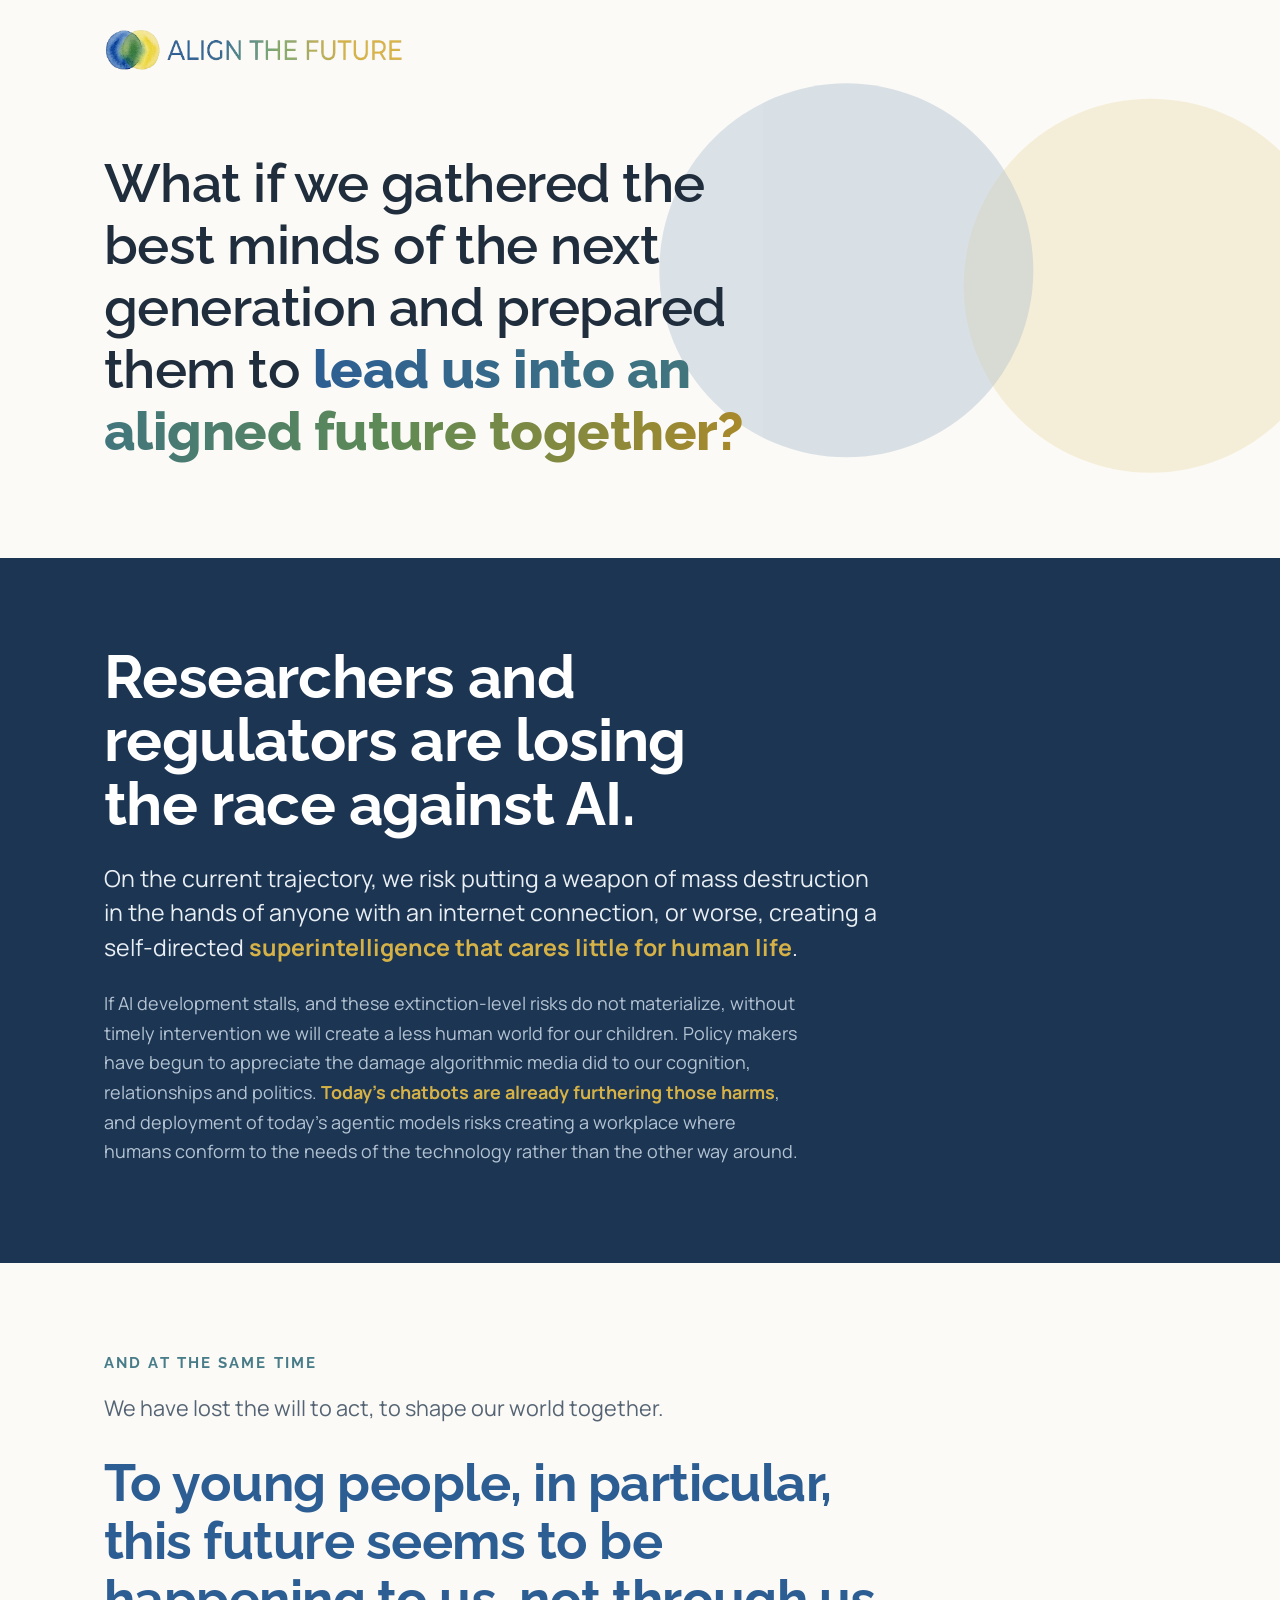
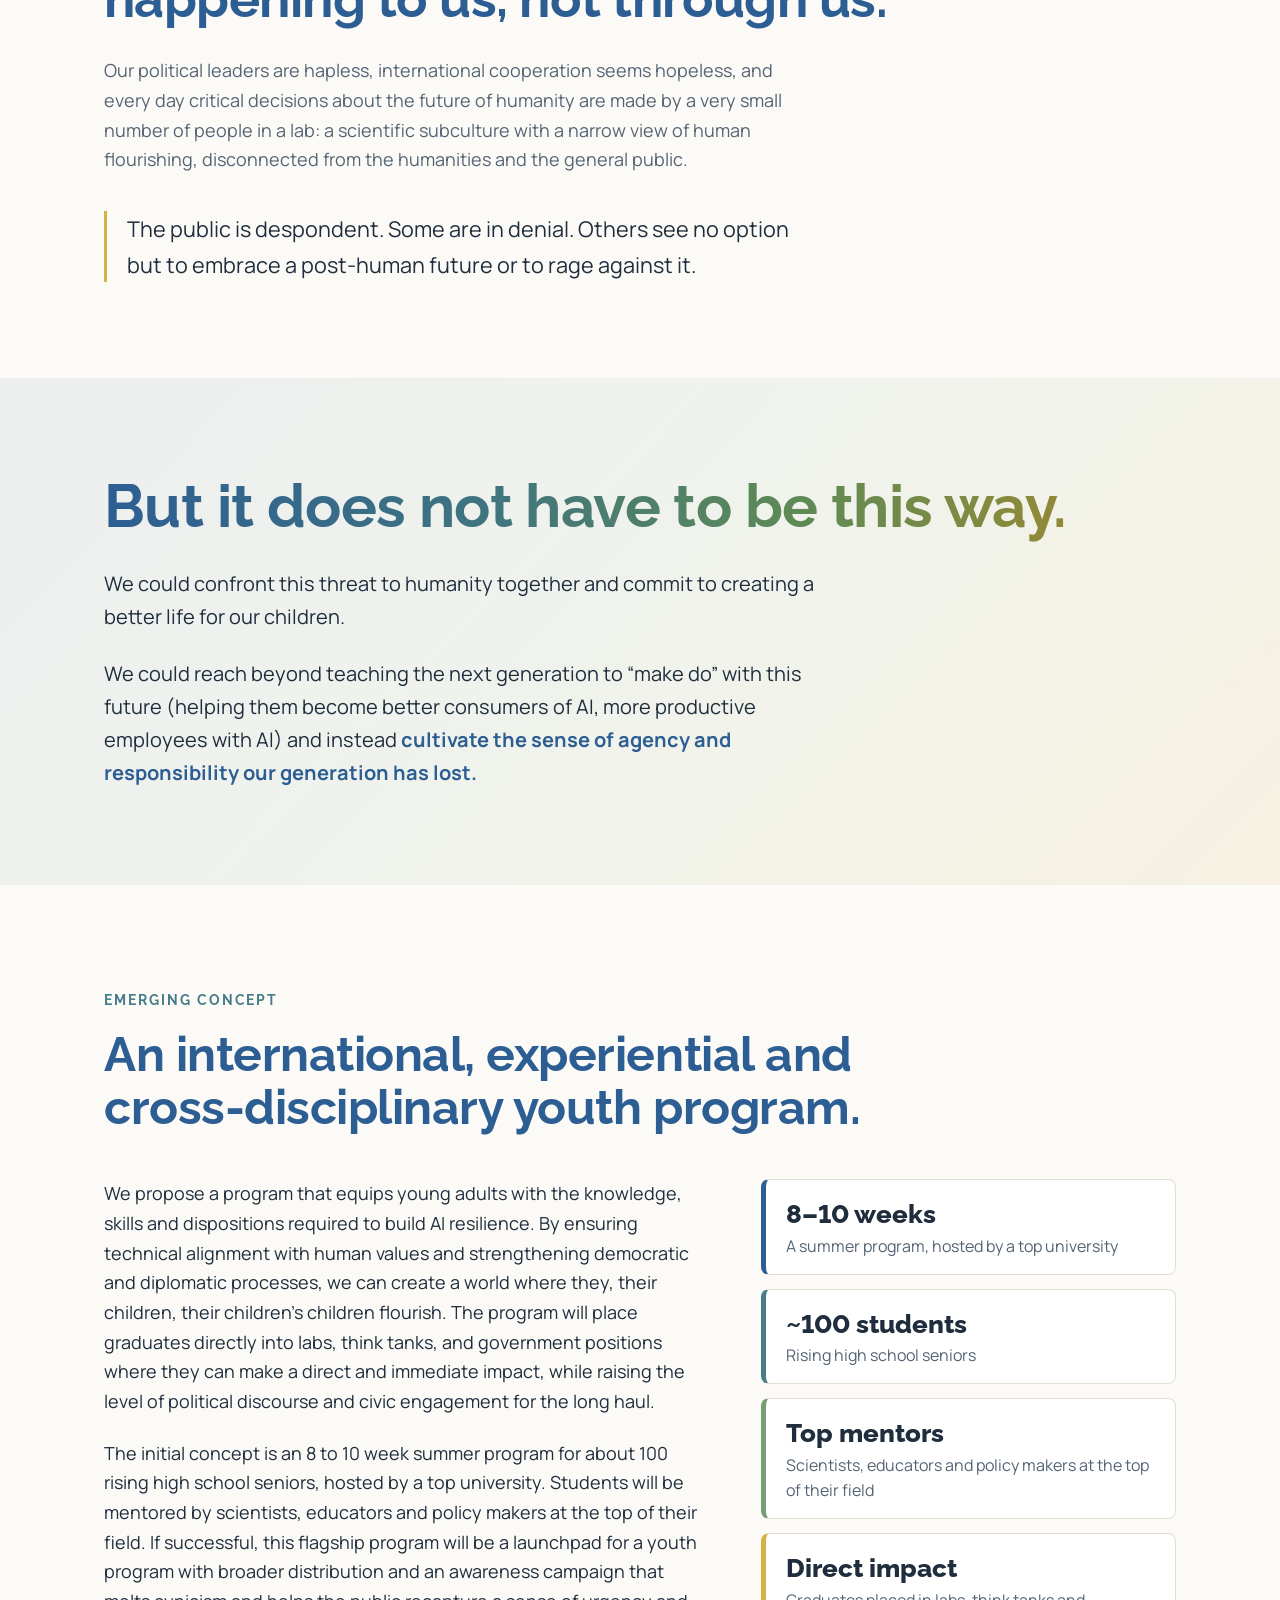
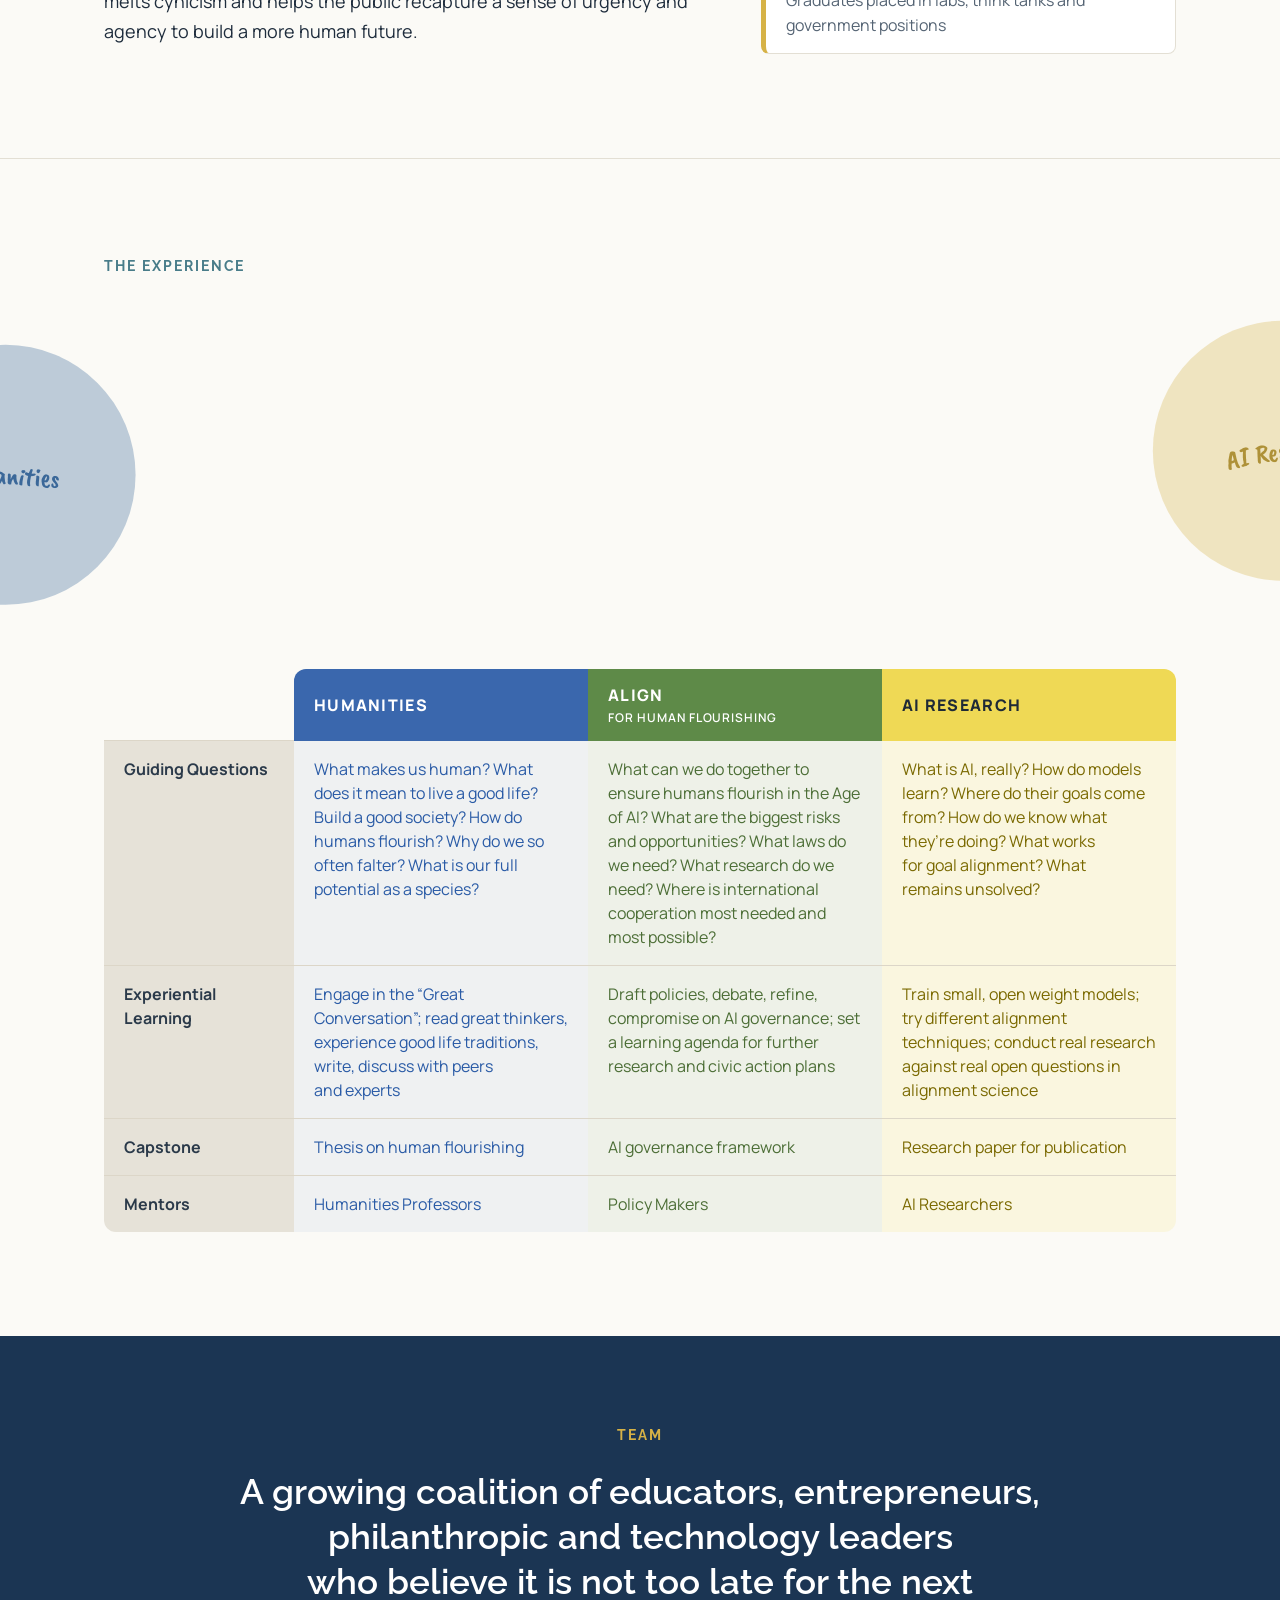
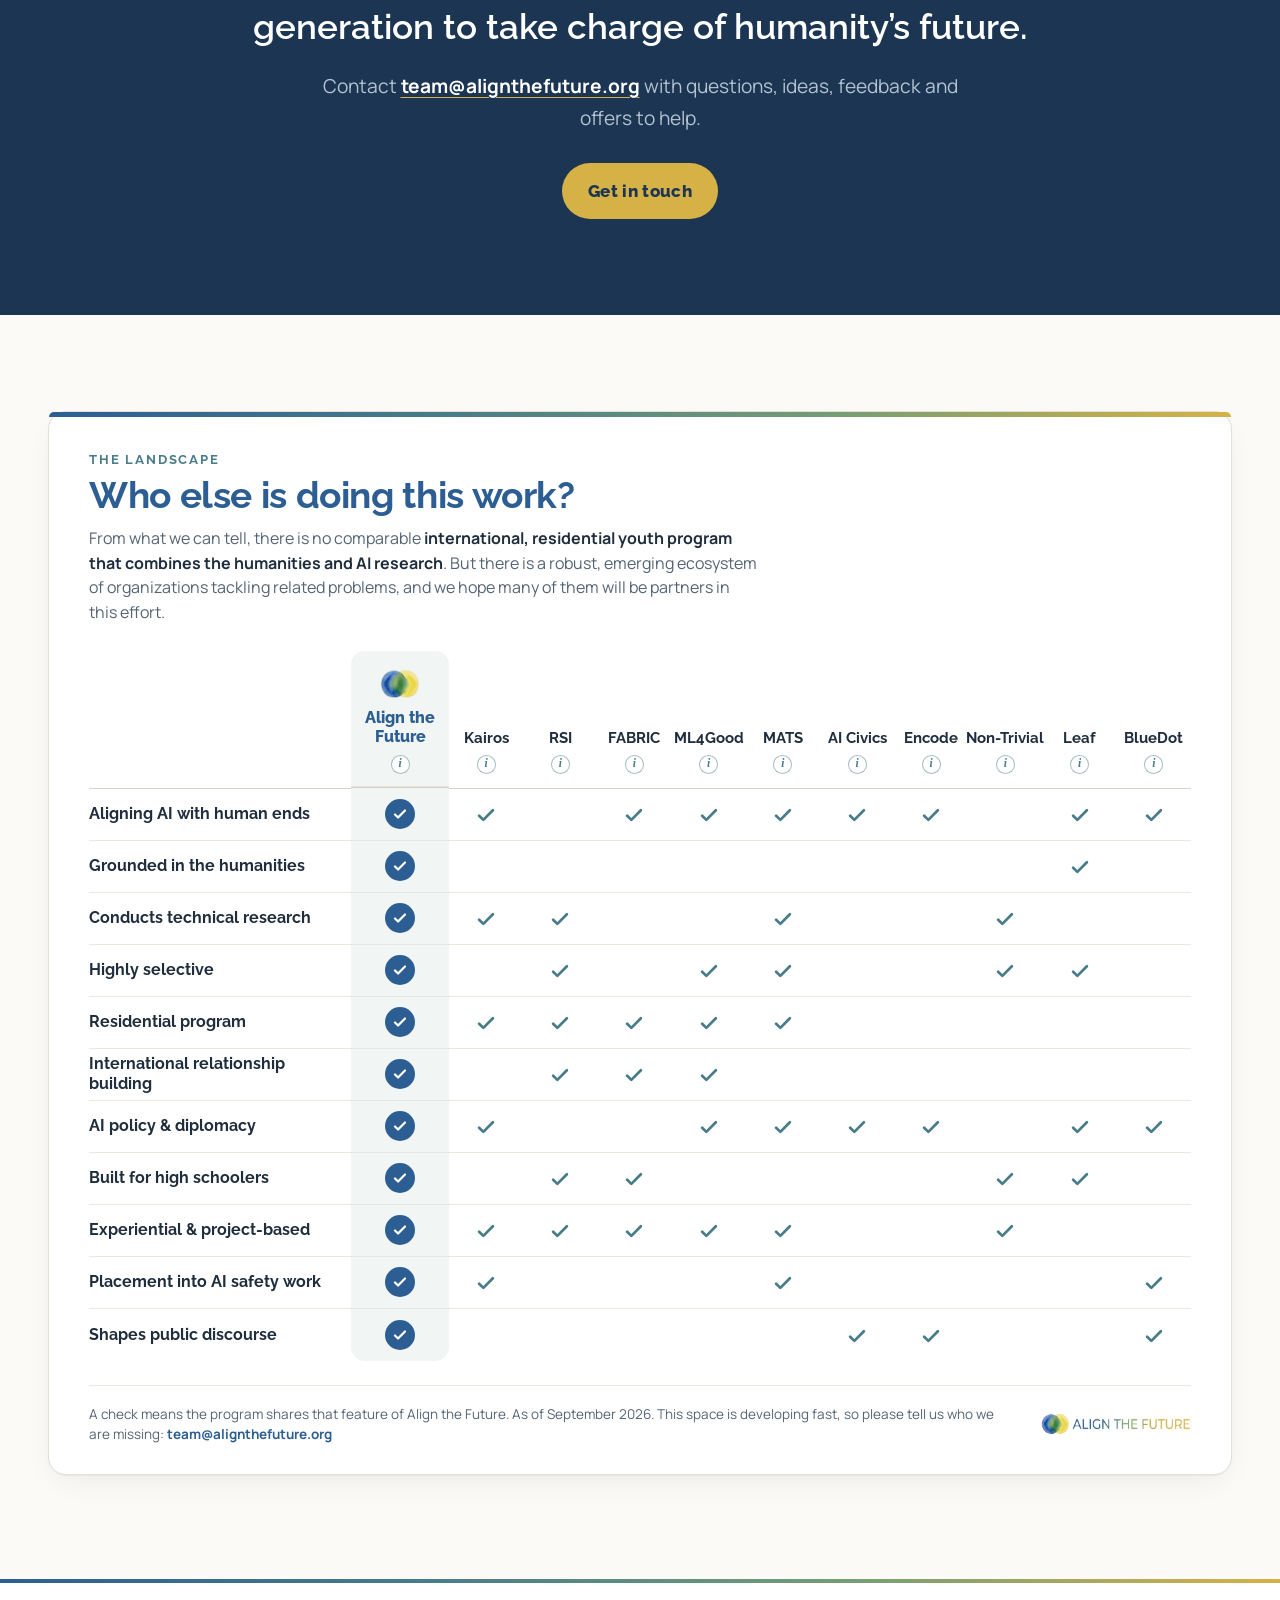
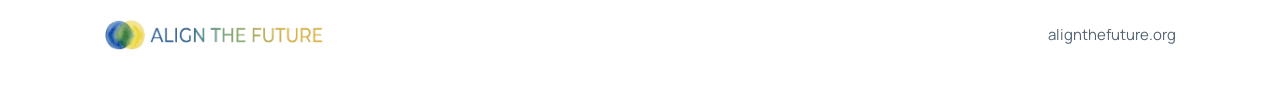
==== index.html @ 305666d1 "Keep /landscape/ live, drawing the graphic from the homepage The landscape graphic is written once, " ====
<!doctype html>
<html lang="en">
<head>
<meta charset="utf-8">
<meta name="viewport" content="width=device-width, initial-scale=1">
<title>Align the Future</title>
<meta name="description" content="An international, experiential and cross-disciplinary youth program that prepares the best minds of the next generation to lead us into an aligned future together.">
<meta property="og:title" content="Align the Future">
<meta property="og:description" content="Prepare the best minds of the next generation to lead us into an aligned future together.">
<meta property="og:type" content="website">
<meta property="og:url" content="https://alignthefuture.org/">
<meta property="og:image" content="https://alignthefuture.org/brand/png/og-image.png">
<meta name="twitter:card" content="summary_large_image">
<link rel="icon" href="/brand/favicon-32.png" type="image/png" sizes="32x32">
<link rel="icon" href="/brand/favicon-16.png" type="image/png" sizes="16x16">
<link rel="icon" href="/brand/favicon.ico" sizes="any">
<link rel="apple-touch-icon" href="/brand/png/apple-touch-icon.png">
<link rel="preconnect" href="https://fonts.googleapis.com">
<link rel="preconnect" href="https://fonts.gstatic.com" crossorigin>
<link rel="stylesheet" href="/assets/venn/venn.css">
<link rel="stylesheet" href="/assets/landscape/landscape.css">
<link rel="stylesheet" href="https://fonts.googleapis.com/css2?family=Raleway:wght@500..800&family=Manrope:wght@400..800&family=Caveat+Brush&display=swap">
<style>
  :root {
    /* Sampled from the logo wordmark, left to right */
    --blue: #2D5E93;
    --teal: #487C89;
    --sage: #759E75;
    --gold: #D6B246;
    /* Darker stops of the same ramp, for text on light backgrounds */
    --ramp-text: linear-gradient(90deg, #2D5E93 0%, #3F7480 35%, #5E8A55 65%, #A8892A 100%);
    --ramp: linear-gradient(90deg, var(--blue), var(--teal), var(--sage), var(--gold));
    --deep: #1B3553;
    --paper: #FBFAF6;
    --ink: #1F2D3D;
    --muted: #556474;
    --on-deep: #E9EEF3;
    --on-deep-muted: #B4C3D2;
    --rule: #E3DFD4;
    --display: "Raleway", ui-sans-serif, system-ui, sans-serif;
    --sans: "Manrope", ui-sans-serif, system-ui, -apple-system, "Segoe UI", Helvetica, Arial, sans-serif;
  }
  * { box-sizing: border-box; }
  html { -webkit-text-size-adjust: 100%; }
  body {
    margin: 0;
    background: var(--paper);
    color: var(--ink);
    font-family: var(--sans);
    font-size: 18px;
    line-height: 1.65;
    -webkit-font-smoothing: antialiased;
  }
  h1, h2, .display {
    margin: 0;
    font-family: var(--display);
    font-weight: 700;
    font-variant-numeric: lining-nums;
    letter-spacing: -0.01em;
    text-wrap: balance;
  }
  p { margin: 0; text-wrap: pretty; }
  strong { font-weight: 700; color: var(--blue); }
  img { max-width: 100%; height: auto; display: block; }
  .wrap { width: 100%; max-width: 1120px; margin: 0 auto; padding-left: 24px; padding-right: 24px; }
  .narrow { max-width: 820px; }
  .eyebrow {
    font-family: var(--display);
    font-size: 14px; font-weight: 700;
    letter-spacing: 0.14em; text-transform: uppercase;
    color: var(--teal);
  }
  .ramp-text {
    background: var(--ramp-text);
    -webkit-background-clip: text; background-clip: text;
    color: transparent;
  }

  /* Header */
  .top { padding-top: 28px; padding-bottom: 8px; }
  .top img { width: 300px; }

  /* Key question: the hero */
  .question { position: relative; overflow: hidden; }
  .question .wrap { position: relative; padding-top: 72px; padding-bottom: 96px; }
  .question .circles {
    position: absolute; z-index: 0;
    right: -74px; top: 10px;
    width: 560px; height: auto;
    opacity: 0.16;
    pointer-events: none;
  }
  /* The animated pair replaces the static one once the script runs */
  .question .dance { position: absolute; inset: 0; width: 100%; height: 100%; z-index: 0; pointer-events: none; display: none; }
  .question.is-dancing .dance { display: block; }
  .question.is-dancing .circles { display: none; }
  .question .copy { position: relative; z-index: 1; max-width: 780px; }
  .question h1 {
    font-size: clamp(2.1rem, 4.4vw, 3.4rem);
    line-height: 1.14;
    font-weight: 600;
    color: var(--ink);
  }
  .question h1 .ramp-text { font-weight: 800; }

  /* Situation */
  .situation { background: var(--deep); color: var(--on-deep); }
  .situation .wrap { padding-top: 88px; padding-bottom: 96px; }
  .situation .copy { max-width: 780px; display: flex; flex-direction: column; gap: 24px; }
  .situation h2 {
    font-size: clamp(2.2rem, 4.8vw, 3.75rem);
    line-height: 1.06;
    color: #fff;
  }
  .situation .lead { font-size: clamp(1.2rem, 2vw, 1.45rem); line-height: 1.5; color: var(--on-deep); }
  .situation .more { color: var(--on-deep-muted); max-width: 700px; }
  .situation strong { color: var(--gold); }

  /* Complication */
  .complication .wrap { padding-top: 88px; padding-bottom: 96px; display: flex; flex-direction: column; gap: 28px; }
  .complication .eyebrow + .kicker { margin-top: -14px; }
  .complication .eyebrow { font-size: 15px; }
  .complication .kicker { font-size: clamp(1.15rem, 1.8vw, 1.35rem); color: var(--muted); }
  .complication h2 {
    font-size: clamp(2rem, 4.2vw, 3.25rem);
    line-height: 1.12;
    color: var(--blue);
  }
  .complication p.body { color: var(--muted); max-width: 700px; }
  .complication .despair {
    margin-top: 8px;
    padding-left: 20px;
    border-left: 3px solid var(--gold);
    font-size: clamp(1.15rem, 1.8vw, 1.35rem);
    color: var(--ink);
    max-width: 700px;
  }

  /* The turn, washed in the logo colors */
  .turn { background: linear-gradient(135deg, rgba(45, 94, 147, 0.07), rgba(117, 158, 117, 0.08) 55%, rgba(214, 178, 70, 0.12)); }
  .turn .wrap { padding-top: 96px; padding-bottom: 96px; display: flex; flex-direction: column; gap: 24px; }
  .turn h2 { font-size: clamp(2.2rem, 4.8vw, 3.75rem); line-height: 1.08; padding-bottom: 0.06em; }
  .turn p { font-size: clamp(1.1rem, 1.6vw, 1.25rem); max-width: 740px; }

  /* Concept */
  .concept .wrap { padding-top: 104px; padding-bottom: 104px; }
  .concept header { display: flex; flex-direction: column; gap: 16px; max-width: 860px; margin-bottom: 44px; }
  .concept h2 { font-size: clamp(2rem, 4vw, 3rem); line-height: 1.12; color: var(--blue); }
  .concept .cols { display: grid; grid-template-columns: minmax(0, 1.45fr) minmax(0, 1fr); gap: 56px; align-items: start; }
  .concept .text { display: flex; flex-direction: column; gap: 22px; }
  .facts { list-style: none; margin: 0; padding: 0; display: flex; flex-direction: column; gap: 14px; }
  .facts li {
    background: #fff;
    border: 1px solid var(--rule);
    border-left: 5px solid;
    border-radius: 8px;
    padding: 16px 20px;
    line-height: 1.4;
  }
  .facts li:nth-child(1) { border-left-color: var(--blue); }
  .facts li:nth-child(2) { border-left-color: var(--teal); }
  .facts li:nth-child(3) { border-left-color: var(--sage); }
  .facts li:nth-child(4) { border-left-color: var(--gold); }
  .facts b { display: block; font-family: var(--display); font-size: 26px; font-weight: 800; color: var(--ink); font-variant-numeric: lining-nums; }
  .facts span { color: var(--muted); font-size: 16px; }

  /* Three pillars (the Venn) */
  .pillars { border-top: 1px solid var(--rule); }
  .pillars .wrap { padding-top: 96px; padding-bottom: 104px; }
  .pillars { overflow: hidden; }
  .pillars header { margin-bottom: 8px; }
  .pillars .duet { display: block; width: 100%; height: 300px; overflow: visible; margin-bottom: 32px; }
  .dance text, .duet text { font-family: "Caveat Brush", "Caveat", cursive; text-anchor: middle; dominant-baseline: central; }

  /* Team */
  .team { background: var(--deep); color: var(--on-deep); }
  .team .wrap { padding-top: 88px; padding-bottom: 96px; display: flex; flex-direction: column; align-items: center; text-align: center; gap: 22px; }
  .team .eyebrow { color: var(--gold); }
  .team .coalition { font-family: var(--display); font-weight: 600; font-size: clamp(1.5rem, 2.9vw, 2.2rem); line-height: 1.28; color: #fff; max-width: 860px; text-wrap: balance; }
  .team .contact { color: var(--on-deep-muted); font-size: clamp(1.05rem, 1.5vw, 1.2rem); max-width: 640px; }
  .team .contact a { color: #fff; font-weight: 700; text-decoration: underline; text-decoration-color: var(--gold); text-underline-offset: 4px; }
  .team .button {
    margin-top: 6px;
    display: inline-block;
    padding: 14px 26px;
    border-radius: 999px;
    background: var(--gold);
    color: var(--deep);
    font-family: var(--display); font-weight: 800; font-size: 17px; letter-spacing: 0.02em;
    text-decoration: none;
  }
  .team .button:hover, .team .button:focus-visible { background: #E4C45F; }

  /* Who else is doing this work (the graphic itself is in assets/landscape) */
  .others .wrap { padding-top: 96px; padding-bottom: 104px; }
  .wrap.wide { max-width: 1232px; }

  /* Footer */
  footer { border-top: 4px solid; border-image: var(--ramp) 1; background: #fff; }
  footer .wrap { display: flex; justify-content: space-between; align-items: center; gap: 16px; padding-top: 36px; padding-bottom: 44px; font-size: 15px; color: var(--muted); }
  footer img { width: 220px; }
  footer a { color: inherit; text-decoration: none; }
  footer a:hover { color: var(--blue); }

  @media (max-width: 860px) {
    .concept .cols { grid-template-columns: minmax(0, 1fr); gap: 36px; }
  }
  @media (max-width: 600px) {
    body { font-size: 17px; }
    .wrap { padding-left: 20px; padding-right: 20px; }
    .top { padding-top: 20px; }
    .top img { width: 220px; }
    .question .wrap { padding-top: 40px; padding-bottom: 64px; }
    .question .circles { width: 300px; right: -40px; top: 10px; opacity: 0.12; }
    .situation .wrap, .complication .wrap, .turn .wrap, .concept .wrap, .pillars .wrap, .team .wrap, .others .wrap { padding-top: 64px; padding-bottom: 64px; }
    .pillars .duet { height: 200px; margin-bottom: 24px; }
    .team .wrap { text-align: left; align-items: flex-start; }
    footer .wrap { flex-direction: column; align-items: flex-start; }
    footer img { width: 180px; }
  }
</style>
</head>
<body>

<header class="wrap top">
  <a href="/" aria-label="Align the Future home"><img src="/brand/logo.png" alt="Align the Future" width="939" height="137"></a>
</header>

<main>
  <section class="question" aria-label="The key question">
    <svg class="circles" viewBox="0 0 300 200" aria-hidden="true" focusable="false">
      <circle cx="100" cy="100" r="100" fill="#2D5E93"/>
      <circle cx="200" cy="100" r="100" fill="#D6B246" style="mix-blend-mode: multiply"/>
    </svg>
    <svg class="dance" aria-hidden="true" focusable="false">
      <g>
        <circle class="b" r="0" fill="#2D5E93"/>
        <circle class="y" r="0" fill="#D6B246" style="mix-blend-mode: multiply"/>
      </g>
      <text class="lb" fill="#2D5E93">Humanities</text>
      <text class="ly" fill="#A8892A">AI Research</text>
    </svg>
    <div class="wrap">
      <div class="copy">
        <h1>What if we gathered the best minds of the next generation and prepared them to <span class="ramp-text">lead us into an aligned future together?</span></h1>
      </div>
    </div>
  </section>

  <section class="situation" aria-label="The situation">
    <div class="wrap">
      <div class="copy">
        <h2>Researchers and regulators are losing the race against AI.</h2>
        <p class="lead">On the current trajectory, we risk putting a weapon of mass destruction in the hands of anyone with an internet connection, or worse, creating a self-directed <strong>superintelligence that cares little for human life</strong>.</p>
        <p class="more">If AI development stalls, and these extinction-level risks do not materialize, without timely intervention we will create a less human world for our children. Policy makers have begun to appreciate the damage algorithmic media did to our cognition, relationships and politics. <strong>Today’s chatbots are already furthering those harms</strong>, and deployment of today’s agentic models risks creating a workplace where humans conform to the needs of the technology rather than the other way around.</p>
      </div>
    </div>
  </section>

  <section class="complication" aria-label="The complication">
    <div class="wrap">
      <p class="eyebrow">And at the same time</p>
      <p class="kicker">We have lost the will to act, to shape our world together.</p>
      <h2>To young people, in particular, this future seems to be happening to us, not through us.</h2>
      <p class="body">Our political leaders are hapless, international cooperation seems hopeless, and every day critical decisions about the future of humanity are made by a very small number of people in a lab: a scientific subculture with a narrow view of human flourishing, disconnected from the humanities and the general public.</p>
      <p class="despair">The public is despondent. Some are in denial. Others see no option but to embrace a post-human future or to rage against it.</p>
    </div>
  </section>

  <section class="turn" aria-label="It does not have to be this way">
    <div class="wrap">
      <h2 class="ramp-text">But it does not have to be this way.</h2>
      <p>We could confront this threat to humanity together and commit to creating a better life for our children.</p>
      <p>We could reach beyond teaching the next generation to “make do” with this future (helping them become better consumers of AI, more productive employees with AI) and instead <strong>cultivate the sense of agency and responsibility our generation has lost.</strong></p>
    </div>
  </section>

  <section class="concept" aria-labelledby="concept-title">
    <div class="wrap">
      <header>
        <p class="eyebrow">Emerging concept</p>
        <h2 id="concept-title">An international, experiential and cross-disciplinary youth program.</h2>
      </header>
      <div class="cols">
        <div class="text">
          <p>We propose a program that equips young adults with the knowledge, skills and dispositions required to build AI resilience. By ensuring technical alignment with human values and strengthening democratic and diplomatic processes, we can create a world where they, their children, their children’s children flourish. The program will place graduates directly into labs, think tanks, and government positions where they can make a direct and immediate impact, while raising the level of political discourse and civic engagement for the long haul.</p>
          <p>The initial concept is an 8 to 10 week summer program for about 100 rising high school seniors, hosted by a top university. Students will be mentored by scientists, educators and policy makers at the top of their field. If successful, this flagship program will be a launchpad for a youth program with broader distribution and an awareness campaign that melts cynicism and helps the public recapture a sense of urgency and agency to build a more human future.</p>
        </div>
        <ul class="facts" aria-label="The initial concept at a glance">
          <li><b>8–10 weeks</b><span>A summer program, hosted by a top university</span></li>
          <li><b>~100 students</b><span>Rising high school seniors</span></li>
          <li><b>Top mentors</b><span>Scientists, educators and policy makers at the top of their field</span></li>
          <li><b>Direct impact</b><span>Graduates placed in labs, think tanks and government positions</span></li>
        </ul>
      </div>
    </div>
  </section>
  <section class="pillars" aria-labelledby="pillars-title">
    <div class="wrap">
      <header>
        <h2 class="eyebrow" id="pillars-title">The experience</h2>
      </header>
      <section class="atf-venn" aria-label="Align for human flourishing">
        <svg class="duet" viewBox="0 0 400 270" role="img" aria-label="A blue Humanities circle and a yellow AI Research circle drift together and settle overlapping">
          <g opacity="0.3">
            <circle class="b" cx="150" cy="135" r="100" fill="#2D5E93"/>
            <circle class="y" cx="250" cy="135" r="100" fill="#D6B246" style="mix-blend-mode: multiply"/>
          </g>
          <text class="lb" x="150" y="135" font-size="21" fill="#2D5E93" opacity="0.9">Humanities</text>
          <text class="ly" x="250" y="135" font-size="21" fill="#A8892A" opacity="0.9">AI Research</text>
        </svg>

        <table>
          <colgroup><col class="rowhead"><col><col><col></colgroup>
          <thead>
            <tr>
              <td></td>
              <th scope="col" class="h">Humanities</th>
              <th scope="col" class="a">Align<span class="for">for human flourishing</span></th>
              <th scope="col" class="i">AI Research</th>
            </tr>
          </thead>
          <tbody>
            <tr>
              <th scope="row">Guiding Questions</th>
              <td class="h"><span class="tag">Humanities</span>What makes us human? What does it mean to live a good life? Build a good society? How do humans flourish? Why do we so often falter? What is our full potential as a species?</td>
              <td class="a"><span class="tag">Align</span>What can we do together to ensure humans flourish in the Age of AI? What are the biggest risks and opportunities? What laws do we need? What research do we need? Where is international cooperation most needed and most possible?</td>
              <td class="i"><span class="tag">AI Research</span>What is AI, really? How do models learn? Where do their goals come from? How do we know what they’re doing? What works for goal alignment? What remains unsolved?</td>
            </tr>
            <tr>
              <th scope="row">Experiential Learning</th>
              <td class="h"><span class="tag">Humanities</span>Engage in the “Great Conversation”; read great thinkers, experience good life traditions, write, discuss with peers and experts</td>
              <td class="a"><span class="tag">Align</span>Draft policies, debate, refine, compromise on AI governance; set a learning agenda for further research and civic action plans</td>
              <td class="i"><span class="tag">AI Research</span>Train small, open weight models; try different alignment techniques; conduct real research against real open questions in alignment science</td>
            </tr>
            <tr>
              <th scope="row">Capstone</th>
              <td class="h"><span class="tag">Humanities</span>Thesis on human flourishing</td>
              <td class="a"><span class="tag">Align</span>AI governance framework</td>
              <td class="i"><span class="tag">AI Research</span>Research paper for publication</td>
            </tr>
            <tr>
              <th scope="row">Mentors</th>
              <td class="h"><span class="tag">Humanities</span>Humanities Professors</td>
              <td class="a"><span class="tag">Align</span>Policy Makers</td>
              <td class="i"><span class="tag">AI Research</span>AI Researchers</td>
            </tr>
          </tbody>
        </table>
      </section>
    </div>
  </section>
  <section class="team" aria-labelledby="team-title">
    <div class="wrap">
      <h2 class="eyebrow" id="team-title">Team</h2>
      <p class="coalition">A growing coalition of educators, entrepreneurs, philanthropic and technology leaders who believe it is not too late for the next generation to take charge of humanity’s future.</p>
      <p class="contact">Contact <a href="mailto:team@alignthefuture.org">team@alignthefuture.org</a> with questions, ideas, feedback and offers to help.</p>
      <a class="button" href="mailto:team@alignthefuture.org">Get in touch</a>
    </div>
  </section>
  <section class="others" id="landscape" aria-labelledby="landscape-title">
    <div class="wrap wide">
      <figure class="landscape" aria-labelledby="landscape-title">
        <header>
          <p class="eyebrow">The landscape</p>
          <h2 id="landscape-title">Who else is doing this work?</h2>
          <p class="intro">From what we can tell, there is no comparable <strong>international, residential youth program that combines the humanities and AI research</strong>. But there is a robust, emerging ecosystem of organizations tackling related problems, and we hope many of them will be partners in this effort.</p>
        </header>

        <p class="swipe">Swipe to see every program →</p>
        <div class="scroll">
        <table>
          <colgroup><col class="c-dim"><col class="c-atf"><col><col><col><col><col><col><col><col><col><col></colgroup>
          <thead>
            <tr><td class="corner"></td><th scope="col" class="atf"><span class="org"><img src="/brand/logo-circles.png" alt="" width="180" height="137"><span class="org-name">Align the Future</span><span class="info tip-l"><button type="button" class="i" aria-label="About Align the Future" aria-expanded="false">i</button><span class="tip" role="tooltip"><span class="tip-name">Align the Future</span><span class="tip-desc">An international, experiential and cross-disciplinary summer program that equips young people to align and govern AI, and places graduates directly into labs, think tanks and government.</span><ul class="tip-facts"><li>~100 rising seniors</li><li>8 to 10 weeks at a top university</li><li>Pilot summer 2027</li></ul></span></span></span></th><th scope="col"><span class="org"><a class="org-name" href="https://kairos-project.org/" target="_blank" rel="noopener">Kairos</a><span class="info"><button type="button" class="i" aria-label="About Kairos" aria-expanded="false">i</button><span class="tip" role="tooltip"><a class="tip-name" href="https://kairos-project.org/" target="_blank" rel="noopener">Kairos</a><span class="tip-desc">A young nonprofit building talent pipelines into AI safety, funded with $50M from Coefficient Giving in 2026. Its programs include the <a href="https://pathfinder.kairos-project.org/" target="_blank" rel="noopener">Pathfinder Fellowship</a> for university AI safety groups, <a href="https://sparai.org/" target="_blank" rel="noopener">SPAR</a>, a remote research fellowship, and the <a href="https://generatorresidency.org/" target="_blank" rel="noopener">Generator Residency</a> in Berkeley.</span><ul class="tip-facts"><li>University students and early career</li><li>Founded 2024</li><li>SPAR admits about 1 in 5</li></ul></span></span></span></th><th scope="col"><span class="org"><a class="org-name" href="https://www.cee.org/programs/research-science-institute" target="_blank" rel="noopener">RSI</a><span class="info"><button type="button" class="i" aria-label="About Research Science Institute" aria-expanded="false">i</button><span class="tip" role="tooltip"><a class="tip-name" href="https://www.cee.org/programs/research-science-institute" target="_blank" rel="noopener">Research Science Institute</a><span class="tip-desc">One of the world’s most selective summer research programs for high schoolers. Focused on science talent and international cooperation broadly, with no AI safety content.</span><ul class="tip-facts"><li>~100 rising seniors</li><li>6 weeks at MIT</li><li>Free</li><li>Since 1984</li><li>About 2.5% admitted</li></ul></span></span></span></th><th scope="col"><span class="org"><a class="org-name" href="https://www.fabric.camp/" target="_blank" rel="noopener">FABRIC</a><span class="info"><button type="button" class="i" aria-label="About FABRIC" aria-expanded="false">i</button><span class="tip" role="tooltip"><a class="tip-name" href="https://www.fabric.camp/" target="_blank" rel="noopener">FABRIC</a><span class="tip-desc">Prague nonprofit running free residential camps for talented, analytical students from around the world. Its Program on AI and Reasoning explores how minds work, artificial and human, as science, with attention to the ethics and safety of AI.</span><ul class="tip-facts"><li>Ages 16 to 21</li><li>About 10 days, mostly in the UK</li><li>Free</li></ul></span></span></span></th><th scope="col"><span class="org"><a class="org-name" href="https://ml4good.org/" target="_blank" rel="noopener">ML4Good</a><span class="info"><button type="button" class="i" aria-label="About ML4Good" aria-expanded="false">i</button><span class="tip" role="tooltip"><a class="tip-name" href="https://ml4good.org/" target="_blank" rel="noopener">ML4Good</a><span class="tip-desc">Bootcamps that equip technical and governance talent to join the AI safety field, run on five continents.</span><ul class="tip-facts"><li>Early to late career</li><li>8 to 10 day residential bootcamps</li><li>Free</li><li>About 15% admitted</li></ul></span></span></span></th><th scope="col"><span class="org"><a class="org-name" href="https://www.matsprogram.org/" target="_blank" rel="noopener">MATS</a><span class="info"><button type="button" class="i" aria-label="About MATS" aria-expanded="false">i</button><span class="tip" role="tooltip"><a class="tip-name" href="https://www.matsprogram.org/" target="_blank" rel="noopener">MATS</a><span class="tip-desc">Independent research fellowship that pairs talented researchers with top mentors in AI alignment, transparency and security, with a funded extension for many fellows.</span><ul class="tip-facts"><li>Researchers 18 and up</li><li>12 weeks in Berkeley or London</li><li>Stipend</li><li>About 5% admitted</li></ul></span></span></span></th><th scope="col"><span class="org"><a class="org-name" href="https://datasociety.net/ai-civics/" target="_blank" rel="noopener">AI Civics</a><span class="info"><button type="button" class="i" aria-label="About Data &amp; Society, AI Civics" aria-expanded="false">i</button><span class="tip" role="tooltip"><a class="tip-name" href="https://datasociety.net/ai-civics/" target="_blank" rel="noopener">Data &amp; Society, AI Civics</a><span class="tip-desc">A public education program on AI and society from Data &amp; Society, launched in 2026 with $3M from Humanity AI. It starts by convening communities in libraries across the US, with the Digital Public Library of America.</span><ul class="tip-facts"><li>General public</li><li>Community convenings</li><li>US only</li></ul></span></span></span></th><th scope="col"><span class="org"><a class="org-name" href="https://encodeai.org/" target="_blank" rel="noopener">Encode</a><span class="info"><button type="button" class="i" aria-label="About Encode" aria-expanded="false">i</button><span class="tip" role="tooltip"><a class="tip-name" href="https://encodeai.org/" target="_blank" rel="noopener">Encode</a><span class="tip-desc">A small AI safety policy advocacy team, founded in 2020 as the youth-led Encode Justice. A sponsor of California’s SB 53, the first US law on frontier AI safety.</span><ul class="tip-facts"><li>Professional staff</li><li>US policy</li><li>Since 2020</li></ul></span></span></span></th><th scope="col"><span class="org"><a class="org-name" href="https://www.non-trivial.org/" target="_blank" rel="noopener">Non-Trivial</a><span class="info tip-r"><button type="button" class="i" aria-label="About Non-Trivial" aria-expanded="false">i</button><span class="tip" role="tooltip"><a class="tip-name" href="https://www.non-trivial.org/" target="_blank" rel="noopener">Non-Trivial</a><span class="tip-desc">Virtual research incubator where talented teens take on the world’s most pressing problems, AI among them, mentored by trained facilitators from top universities. Run by Leaf.</span><ul class="tip-facts"><li>Ages 14 to 20</li><li>Online</li><li>Free</li><li>Prize scholarships up to $10,000</li><li>Fellowship admits about 1.5%</li></ul></span></span></span></th><th scope="col"><span class="org"><a class="org-name" href="https://leaf.courses/dilemmas-and-dangers-in-ai" target="_blank" rel="noopener">Leaf</a><span class="info tip-r"><button type="button" class="i" aria-label="About Leaf" aria-expanded="false">i</button><span class="tip" role="tooltip"><a class="tip-name" href="https://leaf.courses/dilemmas-and-dangers-in-ai" target="_blank" rel="noopener">Leaf</a><span class="tip-desc">Nonprofit running four online fellowships for teens. “Dilemmas and Dangers in AI” pairs AI risk and governance with ethics and history. Leaf also runs Non-Trivial.</span><ul class="tip-facts"><li>Ages 14 to 19</li><li>Online, five weeks</li><li>Sliding scale, free if needed</li><li>About 15% admitted</li></ul></span></span></span></th><th scope="col"><span class="org"><a class="org-name" href="https://bluedot.org/" target="_blank" rel="noopener">BlueDot</a><span class="info tip-r"><button type="button" class="i" aria-label="About BlueDot" aria-expanded="false">i</button><span class="tip" role="tooltip"><a class="tip-name" href="https://bluedot.org/" target="_blank" rel="noopener">BlueDot</a><span class="tip-desc">Talent accelerator for beneficial AI and societal resilience. Runs online courses, funds talented people and brings ambitious teams together in person.</span><ul class="tip-facts"><li>Professionals</li><li>Online courses</li><li>Free or pay what you want</li><li>27 to 70% admitted, by course</li></ul></span></span></span></th></tr>
          </thead>
          <tbody>
            <tr><th scope="row">Aligning AI with human ends</th><td class="atf"><i role="img" aria-label="Yes"></i></td><td><i role="img" aria-label="Yes"></i></td><td><span class="sr">No</span></td><td><i role="img" aria-label="Yes"></i></td><td><i role="img" aria-label="Yes"></i></td><td><i role="img" aria-label="Yes"></i></td><td><i role="img" aria-label="Yes"></i></td><td><i role="img" aria-label="Yes"></i></td><td><span class="sr">No</span></td><td><i role="img" aria-label="Yes"></i></td><td><i role="img" aria-label="Yes"></i></td></tr>
            <tr><th scope="row">Grounded in the humanities</th><td class="atf"><i role="img" aria-label="Yes"></i></td><td><span class="sr">No</span></td><td><span class="sr">No</span></td><td><span class="sr">No</span></td><td><span class="sr">No</span></td><td><span class="sr">No</span></td><td><span class="sr">No</span></td><td><span class="sr">No</span></td><td><span class="sr">No</span></td><td><i role="img" aria-label="Yes"></i></td><td><span class="sr">No</span></td></tr>
            <tr><th scope="row">Conducts technical research</th><td class="atf"><i role="img" aria-label="Yes"></i></td><td><i role="img" aria-label="Yes"></i></td><td><i role="img" aria-label="Yes"></i></td><td><span class="sr">No</span></td><td><span class="sr">No</span></td><td><i role="img" aria-label="Yes"></i></td><td><span class="sr">No</span></td><td><span class="sr">No</span></td><td><i role="img" aria-label="Yes"></i></td><td><span class="sr">No</span></td><td><span class="sr">No</span></td></tr>
            <tr><th scope="row">Highly selective</th><td class="atf"><i role="img" aria-label="Yes"></i></td><td><span class="sr">No</span></td><td><i role="img" aria-label="Yes"></i></td><td><span class="sr">No</span></td><td><i role="img" aria-label="Yes"></i></td><td><i role="img" aria-label="Yes"></i></td><td><span class="sr">No</span></td><td><span class="sr">No</span></td><td><i role="img" aria-label="Yes"></i></td><td><i role="img" aria-label="Yes"></i></td><td><span class="sr">No</span></td></tr>
            <tr><th scope="row">Residential program</th><td class="atf"><i role="img" aria-label="Yes"></i></td><td><i role="img" aria-label="Yes"></i></td><td><i role="img" aria-label="Yes"></i></td><td><i role="img" aria-label="Yes"></i></td><td><i role="img" aria-label="Yes"></i></td><td><i role="img" aria-label="Yes"></i></td><td><span class="sr">No</span></td><td><span class="sr">No</span></td><td><span class="sr">No</span></td><td><span class="sr">No</span></td><td><span class="sr">No</span></td></tr>
            <tr><th scope="row">International relationship building</th><td class="atf"><i role="img" aria-label="Yes"></i></td><td><span class="sr">No</span></td><td><i role="img" aria-label="Yes"></i></td><td><i role="img" aria-label="Yes"></i></td><td><i role="img" aria-label="Yes"></i></td><td><span class="sr">No</span></td><td><span class="sr">No</span></td><td><span class="sr">No</span></td><td><span class="sr">No</span></td><td><span class="sr">No</span></td><td><span class="sr">No</span></td></tr>
            <tr><th scope="row">AI policy &amp; diplomacy</th><td class="atf"><i role="img" aria-label="Yes"></i></td><td><i role="img" aria-label="Yes"></i></td><td><span class="sr">No</span></td><td><span class="sr">No</span></td><td><i role="img" aria-label="Yes"></i></td><td><i role="img" aria-label="Yes"></i></td><td><i role="img" aria-label="Yes"></i></td><td><i role="img" aria-label="Yes"></i></td><td><span class="sr">No</span></td><td><i role="img" aria-label="Yes"></i></td><td><i role="img" aria-label="Yes"></i></td></tr>
            <tr><th scope="row">Built for high schoolers</th><td class="atf"><i role="img" aria-label="Yes"></i></td><td><span class="sr">No</span></td><td><i role="img" aria-label="Yes"></i></td><td><i role="img" aria-label="Yes"></i></td><td><span class="sr">No</span></td><td><span class="sr">No</span></td><td><span class="sr">No</span></td><td><span class="sr">No</span></td><td><i role="img" aria-label="Yes"></i></td><td><i role="img" aria-label="Yes"></i></td><td><span class="sr">No</span></td></tr>
            <tr><th scope="row">Experiential &amp; project-based</th><td class="atf"><i role="img" aria-label="Yes"></i></td><td><i role="img" aria-label="Yes"></i></td><td><i role="img" aria-label="Yes"></i></td><td><i role="img" aria-label="Yes"></i></td><td><i role="img" aria-label="Yes"></i></td><td><i role="img" aria-label="Yes"></i></td><td><span class="sr">No</span></td><td><span class="sr">No</span></td><td><i role="img" aria-label="Yes"></i></td><td><span class="sr">No</span></td><td><span class="sr">No</span></td></tr>
            <tr><th scope="row">Placement into AI safety work</th><td class="atf"><i role="img" aria-label="Yes"></i></td><td><i role="img" aria-label="Yes"></i></td><td><span class="sr">No</span></td><td><span class="sr">No</span></td><td><span class="sr">No</span></td><td><i role="img" aria-label="Yes"></i></td><td><span class="sr">No</span></td><td><span class="sr">No</span></td><td><span class="sr">No</span></td><td><span class="sr">No</span></td><td><i role="img" aria-label="Yes"></i></td></tr>
            <tr><th scope="row">Shapes public discourse</th><td class="atf"><i role="img" aria-label="Yes"></i></td><td><span class="sr">No</span></td><td><span class="sr">No</span></td><td><span class="sr">No</span></td><td><span class="sr">No</span></td><td><span class="sr">No</span></td><td><i role="img" aria-label="Yes"></i></td><td><i role="img" aria-label="Yes"></i></td><td><span class="sr">No</span></td><td><span class="sr">No</span></td><td><i role="img" aria-label="Yes"></i></td></tr>
          </tbody>
        </table>
        </div>

        <figcaption>
          <span>A check means the program shares that feature of Align the Future. As of September 2026. This space is developing fast, so please tell us who we are missing: <a href="mailto:team@alignthefuture.org">team@alignthefuture.org</a></span>
          <img src="/brand/logo.png" alt="" width="939" height="137">
        </figcaption>
      </figure>
    </div>
  </section>
</main>

<footer>
  <div class="wrap">
    <img src="/brand/logo.png" alt="Align the Future" width="939" height="137">
    <a href="https://alignthefuture.org/">alignthefuture.org</a>
  </div>
</footer>

<script>
/* The circle duet. Blue (Humanities) and yellow (AI) flirt for about 20
   seconds (brushing, overlapping, twice passing right through each other and
   swapping sides) and settle overlapping. Used twice. Faintly behind the hero
   text, the pair starts at rest top right (where the static CSS pair sits),
   holds there with its names for 2 seconds, then dances with the names hidden
   and shows them again once it settles back. In the experience section the
   circles drift in from either side and settle centered above the table. Each
   plays once. Reduced motion, or no script, shows the settled pair. */
(function () {
  var still = window.matchMedia("(prefers-reduced-motion: reduce)").matches;

  // Keyframes: [seconds, blue x, blue y, yellow x, yellow y]. x in pixels from
  // the stage width W, circle radius r, the resting midpoint c and the page's
  // left and right edges L and R (so both start fully off screen); y as a
  // fraction of r above (-) or below (+) the resting line.
  function keys(W, r, c, L, R) {
    return [
      [0.0, L - 1.1 * r, 0.25, R + 1.1 * r, -0.25],
      [2.5, 0.22 * W, -0.15, 0.8 * W, 0.2],
      [4.5, 0.5 * W - 0.7 * r, 0.1, 0.5 * W + 0.7 * r, -0.1],
      [6.2, 0.38 * W - 0.4 * r, -0.2, 0.64 * W + 0.4 * r, 0.25],
      [8.2, 0.5 * W, 0.05, 0.5 * W, -0.05],
      [9.8, 0.66 * W + 0.3 * r, -0.15, 0.34 * W - 0.3 * r, 0.2],
      [11.4, 0.78 * W, 0.2, 0.2 * W, -0.2],
      [13.2, 0.6 * W, -0.1, 0.4 * W, 0.1],
      [14.7, 0.5 * W + 0.1 * r, 0.1, 0.5 * W - 0.1 * r, -0.1],
      [16.3, 0.4 * W - 0.6 * r, -0.15, 0.62 * W + 0.4 * r, 0.2],
      [18.3, c - 0.95 * r, 0.1, c + 0.85 * r, -0.15],
      [19.6, c - 0.35 * r, -0.05, c + 0.35 * r, 0.05],
      [20.5, c - 0.5 * r, 0, c + 0.5 * r, 0]
    ];
  }
  var END = 20.5;
  var FADE_OUT = 0.6, FADE_IN = 0.8; // name fades for a quiet duet, in seconds

  // Smooth path through the keyframes (cubic Hermite, Catmull-Rom tangents,
  // at rest at both ends) so the pair drifts rather than stops at each point.
  function at(K, t, i) {
    var n = K.length - 1, k = 0;
    if (t >= K[n][0]) return K[n][i];
    while (t > K[k + 1][0]) k++;
    function tan(j) {
      if (j === 0 || j === n) return 0;
      return (K[j + 1][i] - K[j - 1][i]) / (K[j + 1][0] - K[j - 1][0]);
    }
    var h = K[k + 1][0] - K[k][0], u = (t - K[k][0]) / h, u2 = u * u, u3 = u2 * u;
    return (2 * u3 - 3 * u2 + 1) * K[k][i] + (u3 - 2 * u2 + u) * h * tan(k) +
      (-2 * u3 + 3 * u2) * K[k + 1][i] + (u3 - u2) * h * tan(k + 1);
  }

  // Position one name at its circle's center, tilt it with its motion, and
  // fade it almost out while it sits over a line of text (lines, if any).
  // show (0 to 1) scales the result, to hide names while a quiet duet moves.
  function place(label, x, y, dx, r, lines, full, show) {
    var size = Math.round(r * 0.21);
    label.setAttribute("font-size", size);
    var hw = label.getComputedTextLength() / 2 || 0.8 * r, hh = size / 2;
    var gap = Infinity;
    for (var i = 0; i < lines.length; i++) {
      var L = lines[i];
      var gx = Math.max(L.l - (x + hw), (x - hw) - L.r, 0);
      var gy = Math.max(L.t - (y + hh), (y - hh) - L.b, 0);
      gap = Math.min(gap, Math.hypot(gx, gy));
    }
    var clear = Math.min(gap / 40, 1);
    var tilt = Math.max(-9, Math.min(9, -4 + dx * 0.35));
    label.setAttribute("x", x);
    label.setAttribute("y", y);
    label.setAttribute("transform", "rotate(" + tilt.toFixed(2) + " " + x + " " + y + ")");
    label.setAttribute("opacity", ((0.06 + (full - 0.06) * clear) * show).toFixed(3));
  }

  // o.stage() returns { W, H, r, rest, c } for the current layout. o.home
  // starts the pair at its resting spot instead of off screen, o.hold waits
  // that many seconds before moving, and o.quiet hides the names while moving.
  function duet(svg, o) {
    var group = svg.querySelector("g");
    var blue = svg.querySelector(".b"), yellow = svg.querySelector(".y");
    var labelB = svg.querySelector(".lb"), labelY = svg.querySelector(".ly");
    var hold = o.hold || 0, total = hold + END + (o.quiet ? FADE_IN : 0);
    var start = null, T = 0;
    function render() {
      var S = o.stage(), r = S.r;
      var box = svg.getBoundingClientRect(), page = document.documentElement.clientWidth;
      var K = keys(S.W, r, S.c, -box.left, page - box.left);
      if (o.home) K[0] = [0].concat(K[K.length - 1].slice(1));
      var t = Math.min(Math.max(T - hold, 0), END), show = 1;
      if (o.quiet) {
        show = Math.max(1 - (T - hold) / FADE_OUT, (T - hold - END) / FADE_IN);
        show = Math.min(Math.max(show, 0), 1);
      }
      if (o.sized) svg.style.height = S.H + "px";
      svg.setAttribute("viewBox", "0 0 " + S.W + " " + S.H);
      var bx = at(K, t, 1), by = S.rest + at(K, t, 2) * r;
      var yx = at(K, t, 3), yy = S.rest + at(K, t, 4) * r;
      blue.setAttribute("r", r); blue.setAttribute("cx", bx); blue.setAttribute("cy", by);
      yellow.setAttribute("r", r); yellow.setAttribute("cx", yx); yellow.setAttribute("cy", yy);
      group.setAttribute("opacity", S.fill);
      var lines = o.lines ? o.lines() : [];
      place(labelB, bx, by, at(K, t + 0.1, 1) - bx, r, lines, S.name, show);
      place(labelY, yx, yy, at(K, t + 0.1, 3) - yx, r, lines, S.name, show);
    }
    function frame(now) {
      if (start === null) start = now;
      T = Math.min((now - start) / 1000, total);
      render();
      if (T < total) requestAnimationFrame(frame);
    }
    window.addEventListener("resize", render);
    return {
      prime: function () { T = 0; render(); },
      play: function () { T = 0; render(); requestAnimationFrame(frame); },
      settle: function () { T = total; render(); }
    };
  }

  // Behind the hero text: faint, starting and settling top right like the
  // static CSS pair, names hidden while it moves.
  var hero = document.querySelector(".question");
  var copy = hero.querySelector(".copy");
  var range = document.createRange();
  if (!still) {
    hero.classList.add("is-dancing");
    duet(hero.querySelector(".dance"), {
      home: true, hold: 2, quiet: true,
      stage: function () {
        var W = hero.clientWidth, small = W <= 600, r = small ? 100 : 187;
        return { W: W, H: hero.clientHeight, r: r, rest: 10 + r, c: W - 1.1 * r, fill: small ? 0.12 : 0.16, name: 0.5 };
      },
      // The boxes of the actual lines of text in the hero, relative to it.
      lines: function () {
        var hr = hero.getBoundingClientRect(), out = [];
        for (var i = 0; i < copy.children.length; i++) {
          range.selectNodeContents(copy.children[i]);
          var rs = range.getClientRects();
          for (var j = 0; j < rs.length; j++) {
            out.push({ l: rs[j].left - hr.left, r: rs[j].right - hr.left, t: rs[j].top - hr.top, b: rs[j].bottom - hr.top });
          }
        }
        return out;
      }
    }).play();
  }

  // Above the experience table: stronger, settling centered, played when it
  // scrolls into view.
  var stageSvg = document.querySelector(".pillars .duet");
  var pair = duet(stageSvg, {
    sized: true,
    stage: function () {
      var W = stageSvg.clientWidth, r = Math.min(130, 0.22 * W);
      return { W: W, H: 2.7 * r, r: r, rest: 1.35 * r, c: W / 2, fill: 0.3, name: 0.9 };
    }
  });
  if (still || !("IntersectionObserver" in window)) {
    pair.settle();
  } else {
    pair.prime();
    var io = new IntersectionObserver(function (entries) {
      if (entries[0].isIntersecting) { io.disconnect(); pair.play(); }
    }, { rootMargin: "0px 0px -25% 0px" });
    io.observe(stageSvg);
  }
})();
</script>
<script src="/assets/landscape/landscape.js"></script>
</body>
</html>
---- assets/venn/venn.css ----
/* Align the Future: the Humans / Align / AI Venn and program table.
   Markup lives in align/index.html. Static, no JavaScript.
   Wide screens: the Venn sits above a table with the categories down the left.
   Phones: the Venn sits above the rows, each row stacked into tagged items. */

.atf-venn {
  --v-blue: #3A67AD;
  --v-blue-ink: #2A5BA6;
  --v-green: #5E8A48;
  --v-green-ink: #4C6E36;
  --v-yellow: #EFD955;
  --v-yellow-ink: #7A6900;
  --v-ai-text: #1F2A36;
  --v-bar: #E6E2D8;
  --v-rule: #DCD6C8;
  --v-label: #2B3A4A;
  --v-sans: "Manrope", ui-sans-serif, system-ui, -apple-system, "Segoe UI", Helvetica, Arial, sans-serif;

  font-family: var(--v-sans);
  color: var(--v-label);
}

/* The Venn */
.atf-venn .diagram {
  display: block;
  width: 100%;
  max-width: 520px;
  height: auto;
  margin: 0 auto 40px;
}
.atf-venn .diagram text {
  font-family: var(--v-sans);
  font-weight: 800;
  letter-spacing: 0.08em;
  text-anchor: middle;
  dominant-baseline: central;
}

/* The table */
.atf-venn table {
  width: 100%;
  border-collapse: separate;
  border-spacing: 0;
  table-layout: fixed;
  font-size: 16px;
  line-height: 1.5;
}
.atf-venn col.rowhead { width: 190px; }
.atf-venn th, .atf-venn td {
  padding: 16px 20px;
  vertical-align: top;
  text-align: left;
  text-wrap: pretty;
  border-bottom: 1px solid var(--v-rule);
}
.atf-venn thead th {
  padding: 14px 20px;
  border-bottom: 0;
  font-weight: 800;
  letter-spacing: 0.08em;
  text-transform: uppercase;
  vertical-align: middle;
}
.atf-venn thead th.h { background: var(--v-blue); color: #fff; border-radius: 12px 0 0 0; }
.atf-venn thead th.a { background: var(--v-green); color: #fff; }
.atf-venn thead th.i { background: var(--v-yellow); color: var(--v-ai-text); border-radius: 0 12px 0 0; }
.atf-venn thead th .for {
  display: block;
  font-size: 12px; font-weight: 600; letter-spacing: 0.08em;
  margin-top: 2px;
}
.atf-venn tbody th {
  font-weight: 700;
  color: var(--v-label);
  background: var(--v-bar);
}
.atf-venn td.h { color: var(--v-blue-ink); background: rgba(58, 103, 173, 0.06); }
.atf-venn td.a { color: var(--v-green-ink); background: rgba(94, 138, 72, 0.08); }
.atf-venn td.i { color: var(--v-yellow-ink); background: rgba(239, 217, 85, 0.14); }
.atf-venn tbody tr:last-child > * { border-bottom: 0; }
.atf-venn tbody tr:last-child th { border-radius: 0 0 0 12px; }
.atf-venn tbody tr:last-child td.i { border-radius: 0 0 12px 0; }

.atf-venn .tag {
  position: absolute; width: 1px; height: 1px; overflow: hidden;
  clip: rect(0 0 0 0); clip-path: inset(50%); white-space: nowrap;
}

/* Tablet: narrower category column */
@media (max-width: 1000px) {
  .atf-venn col.rowhead { width: 140px; }
  .atf-venn th, .atf-venn td { padding: 14px 14px; }
  .atf-venn table { font-size: 15px; }
}

/* Phone: stack each row */
@media (max-width: 759px) {
  .atf-venn .diagram { margin-bottom: 28px; }
  .atf-venn table, .atf-venn tbody, .atf-venn tr, .atf-venn th, .atf-venn td { display: block; width: auto; }
  .atf-venn thead, .atf-venn colgroup { display: none; }
  .atf-venn tbody tr { margin-bottom: 20px; }
  .atf-venn tbody th, .atf-venn tbody tr:last-child th {
    padding: 6px 12px;
    margin-bottom: 12px;
    border: 0; border-radius: 0;
  }
  .atf-venn td, .atf-venn td.h, .atf-venn td.a, .atf-venn td.i,
  .atf-venn tbody tr:last-child td.i {
    background: none;
    padding: 2px 0 2px 14px;
    margin: 0 0 12px;
    border: 0; border-radius: 0;
    border-left: 3px solid;
  }
  .atf-venn td.h { border-left-color: var(--v-blue); }
  .atf-venn td.a { border-left-color: var(--v-green); }
  .atf-venn td.i, .atf-venn tbody tr:last-child td.i { border-left-color: var(--v-yellow); }
  .atf-venn .tag {
    position: static; width: auto; height: auto; overflow: visible;
    clip: auto; clip-path: none;
    display: block;
    font-size: 11px; font-weight: 800; letter-spacing: 0.1em; text-transform: uppercase;
    margin-bottom: 2px;
  }
}
---- assets/landscape/landscape.css ----
/* "Who else is doing this work?" landscape graphic, at the bottom of the
   homepage. Uses the brand tokens (--blue, --teal, --ink, --muted, --ramp,
   --display, --sans) from the page's :root. Everything inside
   figure.landscape is the part to screenshot for the two-pager. */

.landscape {
  --atf-bg: #F1F5F3;
  --rule: #ECE8DF;
  font-size: 16px; line-height: normal;
  margin: 0;
  background: #fff;
  border: 1px solid #E3DFD4;
  border-radius: 18px;
  padding: 40px 40px 30px;
  box-shadow: 0 1px 2px rgba(31, 45, 61, 0.04), 0 12px 32px -12px rgba(31, 45, 61, 0.10);
  position: relative;
}
.landscape::before {
  content: ""; position: absolute; left: 0; right: 0; top: 0; height: 5px;
  border-radius: 18px 18px 0 0; background: var(--ramp);
}
.landscape header { margin-bottom: 26px; }
.landscape .eyebrow {
  margin: 0 0 8px;
  font-family: var(--display); font-size: 13px; font-weight: 700;
  letter-spacing: 0.14em; text-transform: uppercase; color: var(--teal);
}
.landscape h2 {
  margin: 0 0 10px;
  font-family: var(--display); font-weight: 700;
  font-size: clamp(1.7rem, 3vw, 2.3rem); line-height: 1.12; letter-spacing: -0.01em;
  color: var(--blue); text-wrap: balance;
}
.landscape .intro { margin: 0; max-width: 680px; font-size: 16px; line-height: 1.55; color: var(--muted); text-wrap: pretty; }
.landscape .intro strong { font-weight: 700; color: var(--ink); }
.landscape .swipe { display: none; }
.landscape .scroll { position: relative; }
.landscape .sr { position: absolute; width: 1px; height: 1px; overflow: hidden; clip: rect(0 0 0 0); clip-path: inset(50%); white-space: nowrap; }

/* Table */
.landscape table { width: 100%; border-collapse: separate; border-spacing: 0; table-layout: fixed; }
.landscape col.c-dim { width: 262px; }
.landscape col.c-atf { width: 98px; }
.landscape th, .landscape td { padding: 0; font-weight: inherit; text-align: center; vertical-align: middle; }

.landscape thead th { vertical-align: bottom; padding: 0 2px 14px; border-bottom: 1.5px solid #D9D3C6; }
.landscape thead td.corner { border-bottom: 1.5px solid #D9D3C6; }
.landscape .org { display: flex; flex-direction: column; align-items: center; gap: 8px; }
.landscape .org-name {
  font-family: var(--display); font-size: 14.5px; font-weight: 700; line-height: 1.2;
  color: var(--ink); text-decoration: none; white-space: nowrap;
}
.landscape th.atf .org-name { white-space: normal; text-wrap: balance; }
.landscape a.org-name:hover { color: var(--blue); text-decoration: underline; text-decoration-thickness: 1.5px; text-underline-offset: 3px; }

.landscape tbody th {
  padding: 0 20px 0 0; text-align: left;
  font-family: var(--display); font-size: 15.5px; font-weight: 700; line-height: 1.3;
  color: var(--ink);
}
.landscape tbody td, .landscape tbody th { height: 52px; border-bottom: 1px solid var(--rule); }
.landscape tbody tr:last-child > * { border-bottom: 0; }
.landscape tbody tr:hover > th, .landscape tbody tr:hover > td:not(.atf) { background: #FAF8F3; }

/* Everyone else: a plain check */
.landscape tbody td i {
  display: inline-block; width: 22px; height: 22px; vertical-align: middle;
  background: var(--teal);
  -webkit-mask: url("data:image/svg+xml,%3Csvg xmlns='http://www.w3.org/2000/svg' viewBox='0 0 24 24'%3E%3Cpath d='M4.5 12.8l4.6 4.5L19.5 6.8' fill='none' stroke='%23000' stroke-width='3' stroke-linecap='round' stroke-linejoin='round'/%3E%3C/svg%3E") center / contain no-repeat;
          mask: url("data:image/svg+xml,%3Csvg xmlns='http://www.w3.org/2000/svg' viewBox='0 0 24 24'%3E%3Cpath d='M4.5 12.8l4.6 4.5L19.5 6.8' fill='none' stroke='%23000' stroke-width='3' stroke-linecap='round' stroke-linejoin='round'/%3E%3C/svg%3E") center / contain no-repeat;
}

/* Align the Future: a highlighted column, checks in the logo's colors */
.landscape .atf { background: var(--atf-bg); }
.landscape thead th.atf { border-radius: 14px 14px 0 0; padding-top: 18px; border-bottom-color: transparent; box-shadow: inset 0 -1.5px #D9D3C6; }
.landscape tbody tr:last-child td.atf { border-radius: 0 0 14px 14px; }
.landscape tbody td.atf { border-bottom-color: #E2E9E5; }
.landscape th.atf img { width: 40px; height: auto; margin-bottom: 2px; }
.landscape th.atf .org-name { color: var(--blue); font-size: 15.5px; font-weight: 800; }
.landscape tbody td.atf i {
  width: 30px; height: 30px; border-radius: 50%;
  -webkit-mask: none; mask: none;
  background: var(--blue);
  position: relative;
}
.landscape tbody td.atf i::after {
  content: ""; position: absolute; inset: 22%; background: #fff;
  -webkit-mask: url("data:image/svg+xml,%3Csvg xmlns='http://www.w3.org/2000/svg' viewBox='0 0 24 24'%3E%3Cpath d='M4.5 12.8l4.6 4.5L19.5 6.8' fill='none' stroke='%23000' stroke-width='3.4' stroke-linecap='round' stroke-linejoin='round'/%3E%3C/svg%3E") center / contain no-repeat;
          mask: url("data:image/svg+xml,%3Csvg xmlns='http://www.w3.org/2000/svg' viewBox='0 0 24 24'%3E%3Cpath d='M4.5 12.8l4.6 4.5L19.5 6.8' fill='none' stroke='%23000' stroke-width='3.4' stroke-linecap='round' stroke-linejoin='round'/%3E%3C/svg%3E") center / contain no-repeat;
}

/* The i bubbles */
.landscape .info { position: relative; display: inline-flex; }
.landscape button.i {
  width: 19px; height: 19px; padding: 0; border-radius: 50%;
  border: 1.5px solid rgba(72, 124, 137, 0.5); background: #fff; color: var(--teal);
  font: italic 700 11.5px/1 Georgia, "Times New Roman", serif;
  display: inline-flex; align-items: center; justify-content: center;
  cursor: pointer; transition: background-color .15s, color .15s, border-color .15s;
}
.landscape .info.open button.i, .landscape button.i:focus-visible { background: var(--teal); border-color: var(--teal); color: #fff; outline: none; }
.landscape button.i:focus-visible { box-shadow: 0 0 0 3px rgba(72, 124, 137, 0.3); }
.landscape .tip {
  position: absolute; z-index: 30;
  top: calc(100% + 11px); left: 50%;
  width: 300px;
  transform: translate(-50%, 4px);
  padding: 15px 17px 15px;
  background: #fff; border: 1px solid #E3DFD4; border-radius: 12px;
  box-shadow: 0 18px 40px -12px rgba(31, 45, 61, 0.30), 0 2px 6px rgba(31, 45, 61, 0.06);
  text-align: left; font-family: var(--sans);
  opacity: 0; visibility: hidden; pointer-events: none;
  transition: opacity .15s, transform .15s, visibility .15s;
}
.landscape .tip::before {
  content: ""; position: absolute; top: -7px; left: calc(50% - 6px);
  width: 12px; height: 12px; background: #fff;
  border-left: 1px solid #E3DFD4; border-top: 1px solid #E3DFD4; transform: rotate(45deg);
}
.landscape .tip::after { content: ""; position: absolute; left: 0; right: 0; top: -13px; height: 13px; }
.landscape .tip-r .tip { left: auto; right: -14px; transform: translateY(4px); }
.landscape .tip-r .tip::before { left: auto; right: 17px; }
.landscape .tip-l .tip { left: -14px; transform: translateY(4px); }
.landscape .tip-l .tip::before { left: 17px; }
.landscape .info.open .tip, .landscape .info:has(.i:focus-visible) .tip { opacity: 1; visibility: visible; pointer-events: auto; transform: translate(-50%, 0); }
@media (hover: hover) {
  .landscape .info:hover .tip { opacity: 1; visibility: visible; pointer-events: auto; transform: translate(-50%, 0); }
  .landscape .tip-r:hover .tip, .landscape .tip-l:hover .tip { transform: none; }
  .landscape button.i:hover { background: var(--teal); border-color: var(--teal); color: #fff; }
}
.landscape .tip-r.open .tip, .landscape .tip-l.open .tip,
.landscape .tip-r:has(.i:focus-visible) .tip, .landscape .tip-l:has(.i:focus-visible) .tip { transform: none; }
.landscape .tip-name { display: block; margin-bottom: 5px; font-family: var(--display); font-size: 16px; font-weight: 700; line-height: 1.25; color: var(--blue); text-decoration: none; }
.landscape .tip-name::after { content: " ↗"; font-family: var(--sans); font-size: 0.8em; color: var(--teal); }
.landscape .tip-name:hover { text-decoration: underline; text-underline-offset: 3px; }
.landscape span.tip-name::after { content: none; }
.landscape span.tip-name:hover { text-decoration: none; }
.landscape .tip-desc { display: block; font-size: 13.5px; line-height: 1.5; color: var(--muted); text-wrap: pretty; }
.landscape .tip-desc a { color: var(--blue); text-decoration: underline; text-decoration-color: rgba(45, 94, 147, 0.35); text-underline-offset: 2px; }
.landscape .tip-facts { display: flex; flex-wrap: wrap; gap: 6px; margin: 11px 0 0; padding: 0; list-style: none; }
.landscape .tip-facts li { padding: 3px 9px; border-radius: 999px; background: #F1F4F5; font-size: 12px; font-weight: 600; line-height: 1.4; color: #3B6874; }

.landscape figcaption {
  display: flex; justify-content: space-between; align-items: center; gap: 24px;
  margin-top: 24px; padding-top: 18px; border-top: 1px solid var(--rule);
  font-size: 13.5px; line-height: 1.5; color: var(--muted);
}
.landscape figcaption a { color: var(--blue); font-weight: 700; text-decoration: none; }
.landscape figcaption img { width: 150px; height: auto; flex-shrink: 0; }

/* Narrower screens: the grid scrolls sideways under pinned dimension and
   Align the Future columns; on phones the i bubbles open as a card along
   the bottom of the screen */
@media (max-width: 1179px) {
  .landscape { padding: 32px 24px 26px; }
  .landscape .swipe { display: block; margin: -10px 0 10px; font-size: 12.5px; font-weight: 600; color: var(--teal); }
  .landscape .scroll { overflow-x: auto; -webkit-overflow-scrolling: touch; overscroll-behavior-x: contain; }
  .landscape table { min-width: 980px; }
  .landscape col.c-dim { width: 190px; }
  .landscape col.c-atf { width: 88px; }
  .landscape thead td.corner, .landscape tbody th { position: sticky; left: 0; z-index: 3; background: #fff; }
  .landscape th.atf, .landscape td.atf { position: sticky; left: 190px; z-index: 2; box-shadow: 6px 0 8px -6px rgba(31, 45, 61, 0.18); }
  .landscape thead th.atf { border-radius: 0; box-shadow: 6px 0 8px -6px rgba(31, 45, 61, 0.18), inset 0 -1.5px #D9D3C6; z-index: 4; }
  /* z-index 4 keeps Align the Future's own i card above the pinned cells below it */
  .landscape tbody tr:last-child td.atf { border-radius: 0; }
  .landscape tbody th { padding-right: 12px; font-size: 14px; }
  .landscape .org-name, .landscape th.atf .org-name { font-size: 13.5px; }
}
@media (max-width: 759px) {
  .landscape { padding: 26px 0 22px; border-radius: 14px; }
  .landscape header, .landscape figcaption, .landscape .swipe { margin-left: 16px; margin-right: 16px; }
  .landscape table { min-width: 0; width: 830px; margin-right: 16px; }
  .landscape col.c-dim { width: 136px; }
  .landscape col.c-atf { width: 74px; }
  .landscape thead td.corner, .landscape tbody th { padding-left: 16px; }
  .landscape th.atf, .landscape td.atf { left: 136px; }
  .landscape tbody th { padding-right: 10px; font-size: 13px; }
  .landscape tbody td, .landscape tbody th { height: 48px; }
  .landscape .org-name, .landscape th.atf .org-name { font-size: 13px; }
  .landscape .tip, .landscape .tip-r .tip, .landscape .tip-l .tip {
    position: fixed; top: auto; left: 16px; right: 16px; bottom: 16px; width: auto; transform: translateY(8px);
  }
  .landscape .info.open .tip { transform: none; }
  .landscape .tip::before { display: none; }
  .landscape figcaption { flex-direction: column; align-items: flex-start; }
}
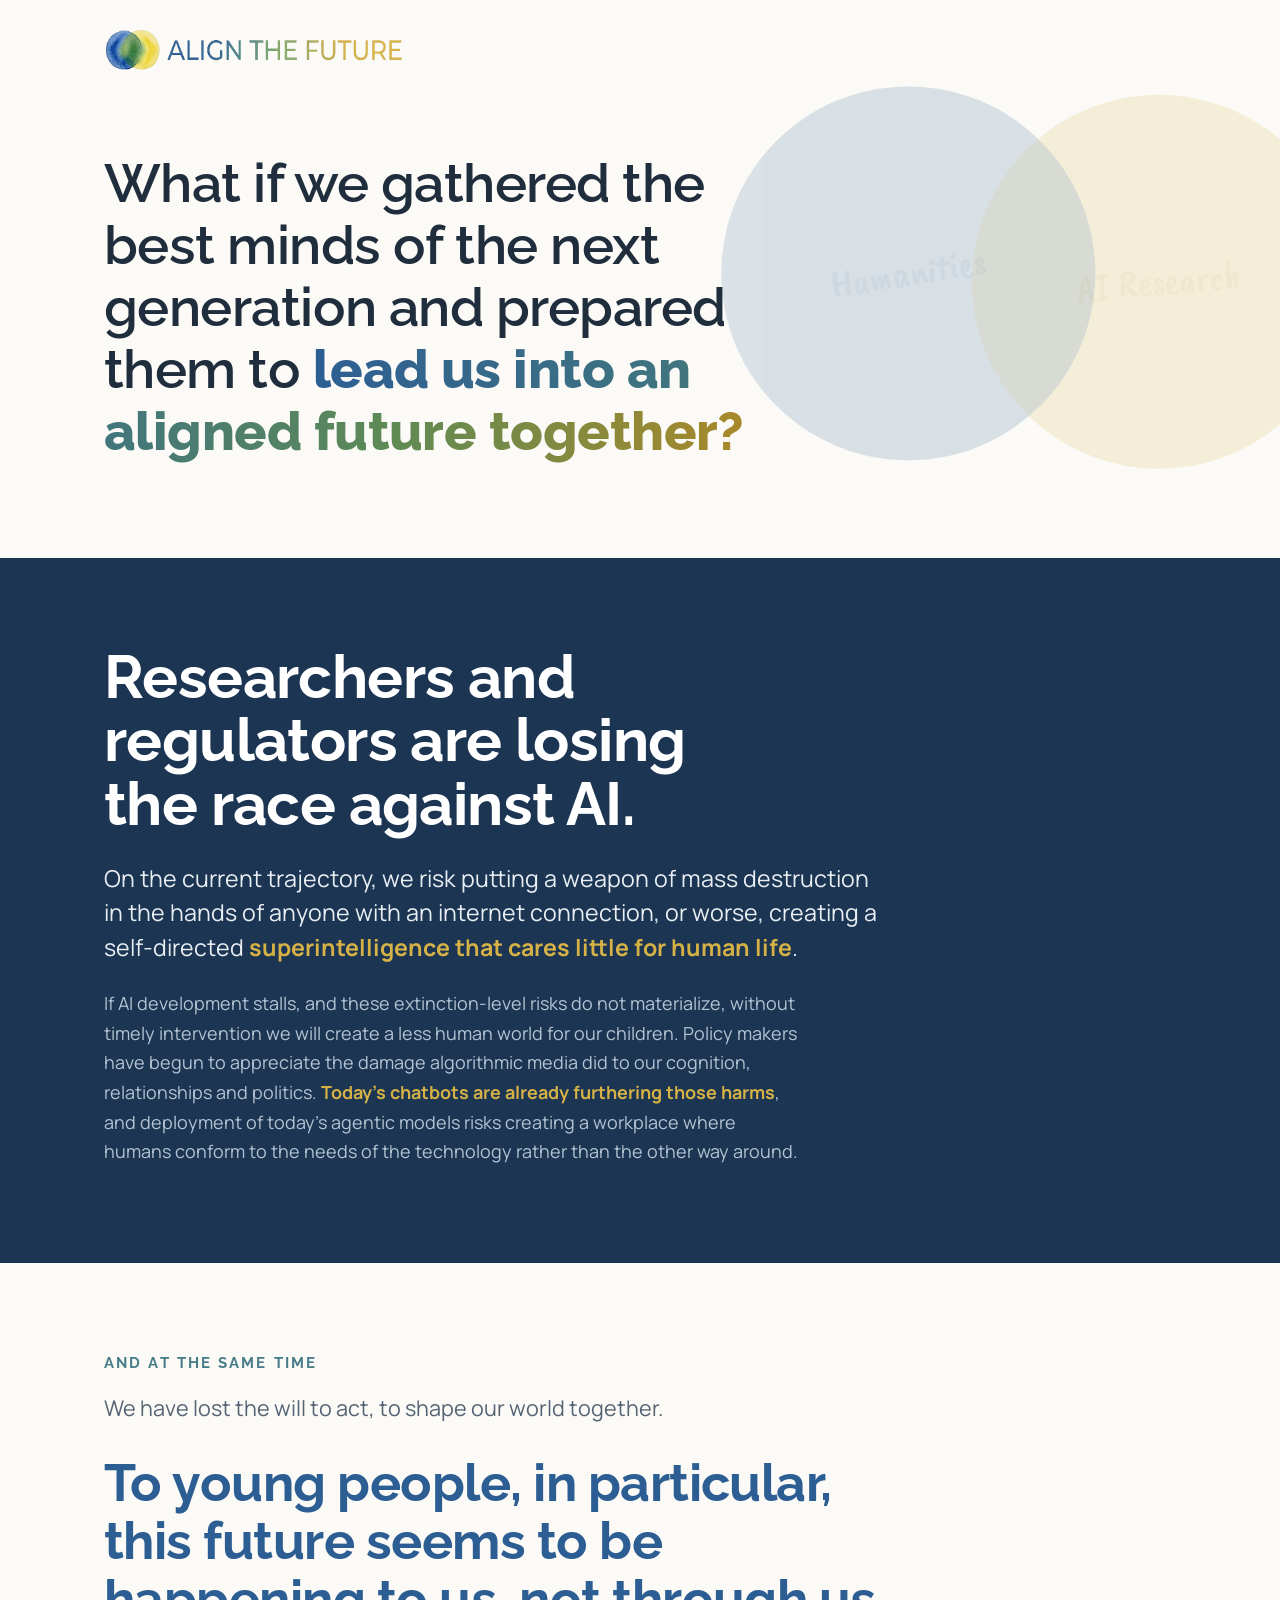
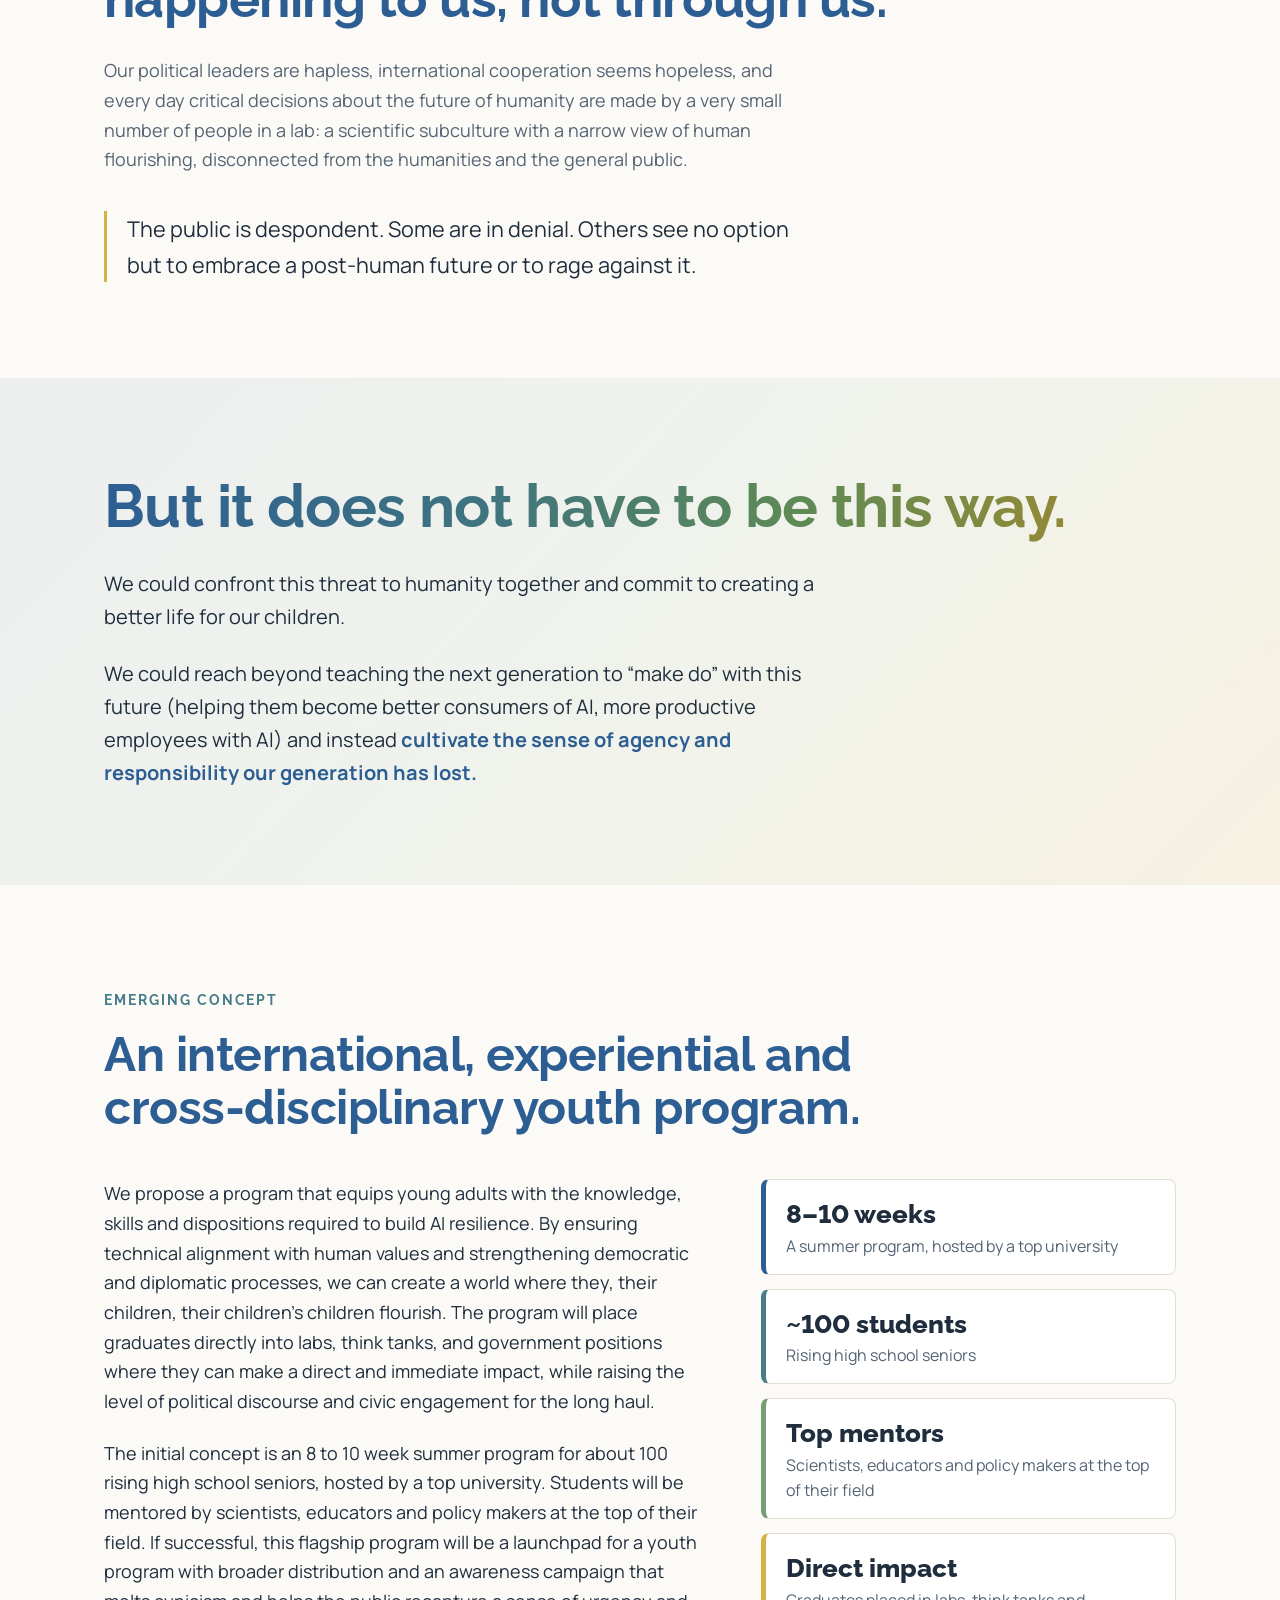
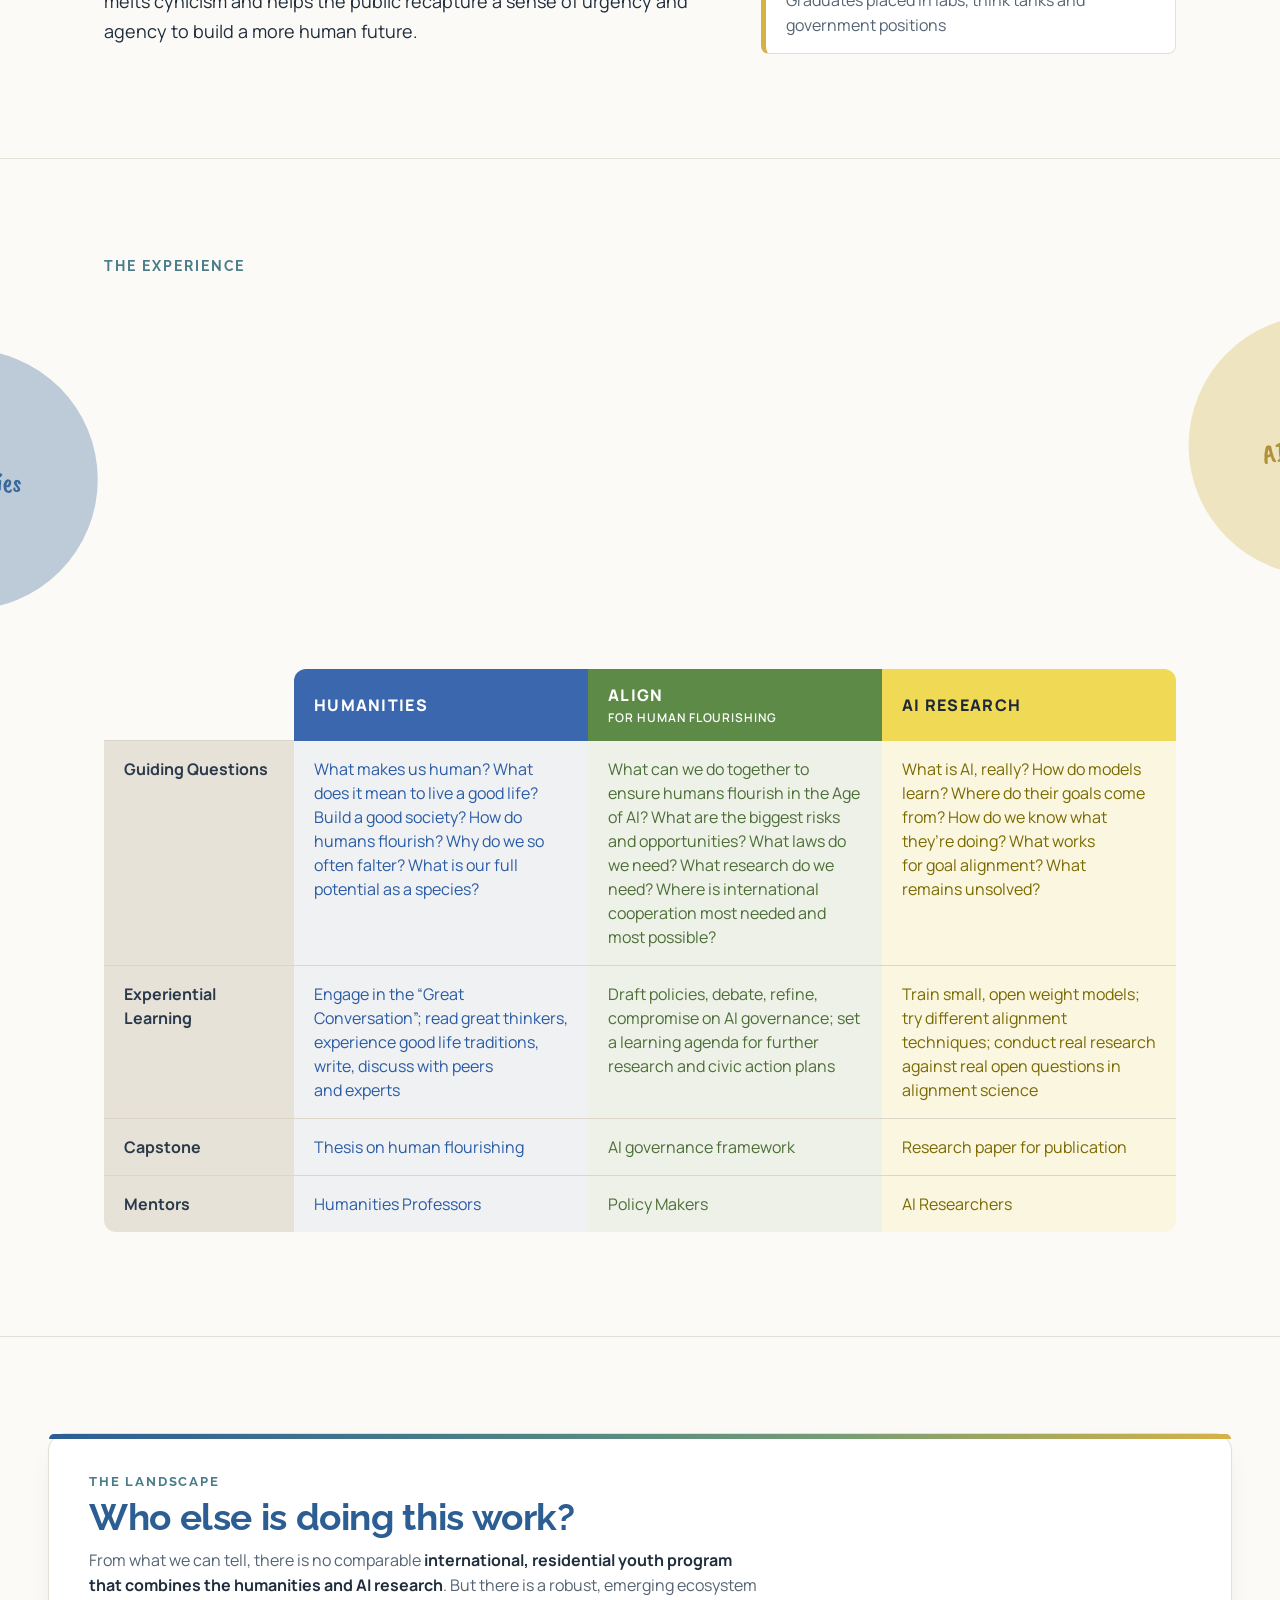
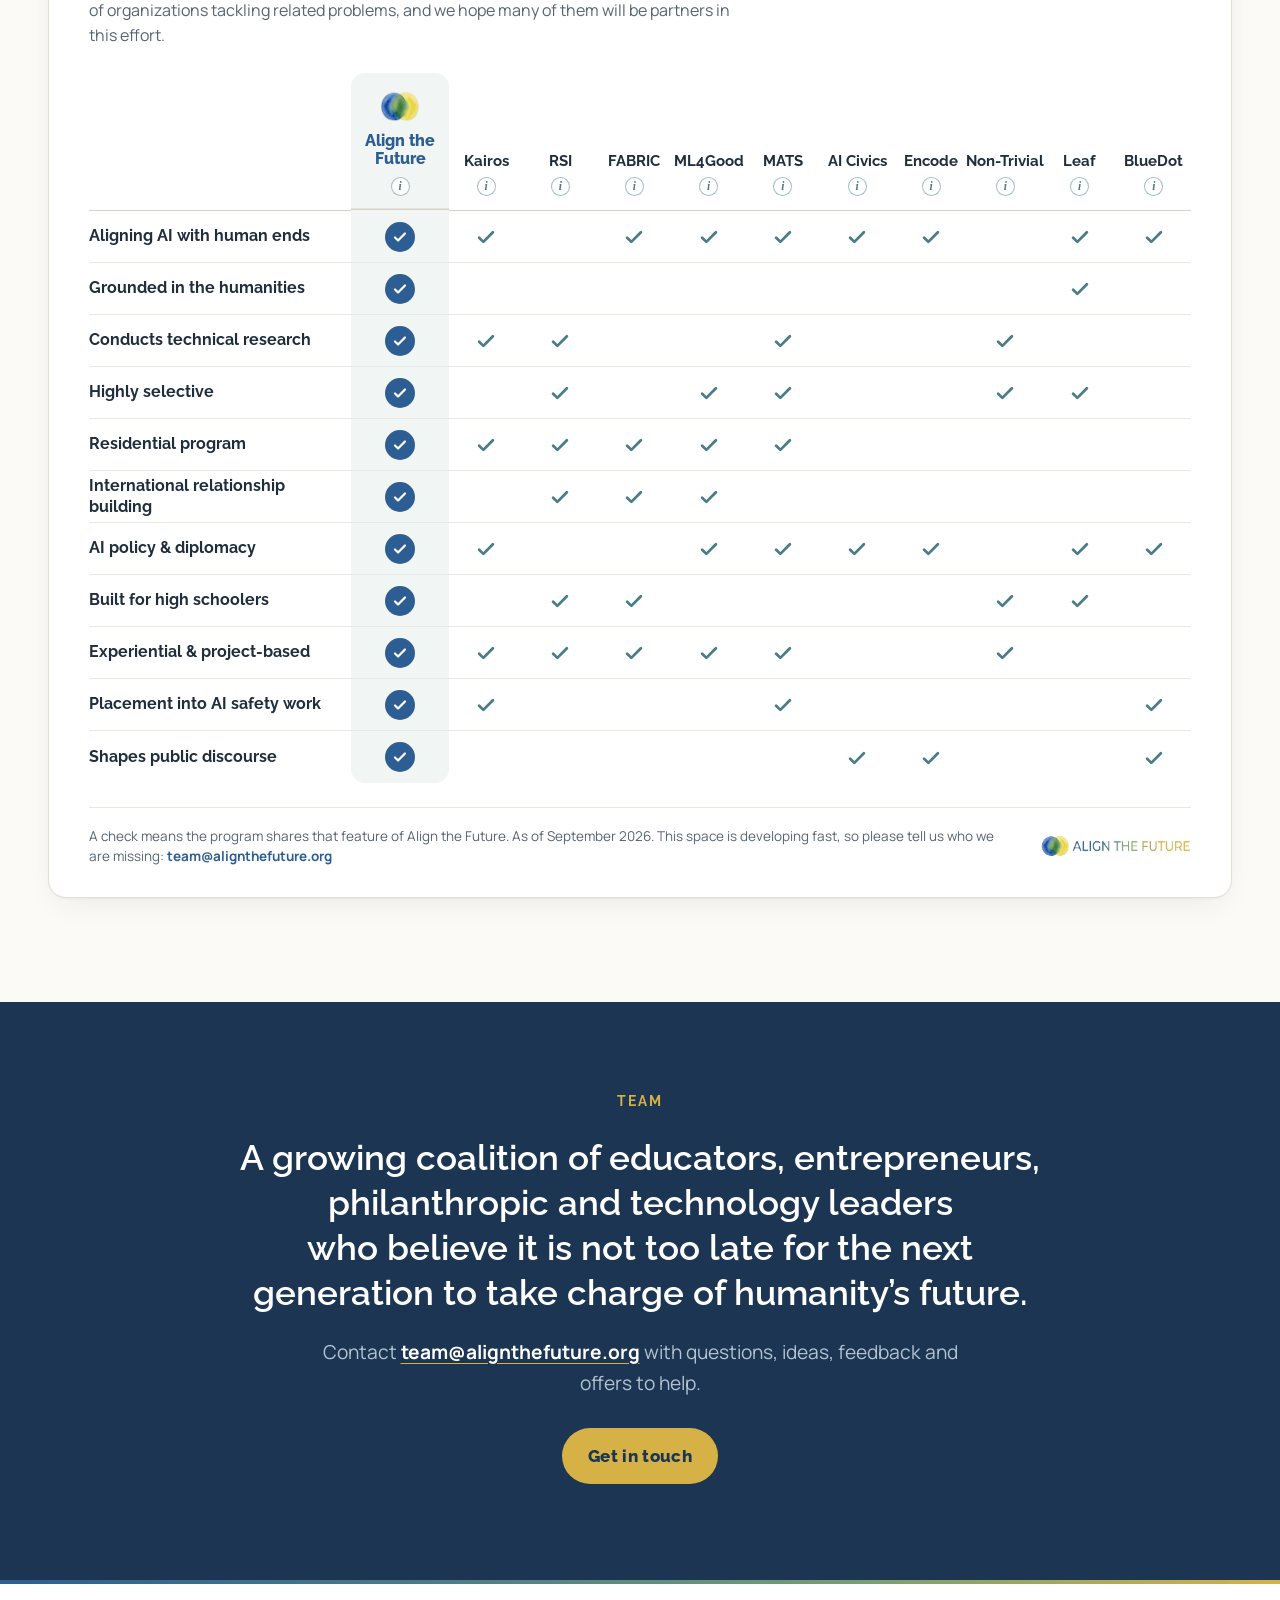
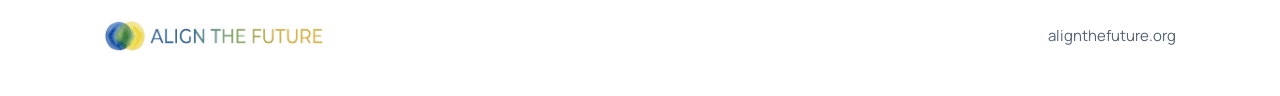
==== commit 0df660b5: "Homepage: move "Who else is doing this work?" above Team Co-Authored-By: Claude Opus 5.5 <noreply@an" ====
--- a/index.html
+++ b/index.html
@@ -192,6 +192,7 @@
   .team .button:hover, .team .button:focus-visible { background: #E4C45F; }
 
   /* Who else is doing this work (the graphic itself is in assets/landscape) */
+  .others { border-top: 1px solid var(--rule); }
   .others .wrap { padding-top: 96px; padding-bottom: 104px; }
   .wrap.wide { max-width: 1232px; }
 
@@ -350,14 +351,6 @@
       </section>
     </div>
   </section>
-  <section class="team" aria-labelledby="team-title">
-    <div class="wrap">
-      <h2 class="eyebrow" id="team-title">Team</h2>
-      <p class="coalition">A growing coalition of educators, entrepreneurs, philanthropic and technology leaders who believe it is not too late for the next generation to take charge of humanity’s future.</p>
-      <p class="contact">Contact <a href="mailto:team@alignthefuture.org">team@alignthefuture.org</a> with questions, ideas, feedback and offers to help.</p>
-      <a class="button" href="mailto:team@alignthefuture.org">Get in touch</a>
-    </div>
-  </section>
   <section class="others" id="landscape" aria-labelledby="landscape-title">
     <div class="wrap wide">
       <figure class="landscape" aria-labelledby="landscape-title">
@@ -395,6 +388,14 @@
           <img src="/brand/logo.png" alt="" width="939" height="137">
         </figcaption>
       </figure>
+    </div>
+  </section>
+  <section class="team" aria-labelledby="team-title">
+    <div class="wrap">
+      <h2 class="eyebrow" id="team-title">Team</h2>
+      <p class="coalition">A growing coalition of educators, entrepreneurs, philanthropic and technology leaders who believe it is not too late for the next generation to take charge of humanity’s future.</p>
+      <p class="contact">Contact <a href="mailto:team@alignthefuture.org">team@alignthefuture.org</a> with questions, ideas, feedback and offers to help.</p>
+      <a class="button" href="mailto:team@alignthefuture.org">Get in touch</a>
     </div>
   </section>
 </main>
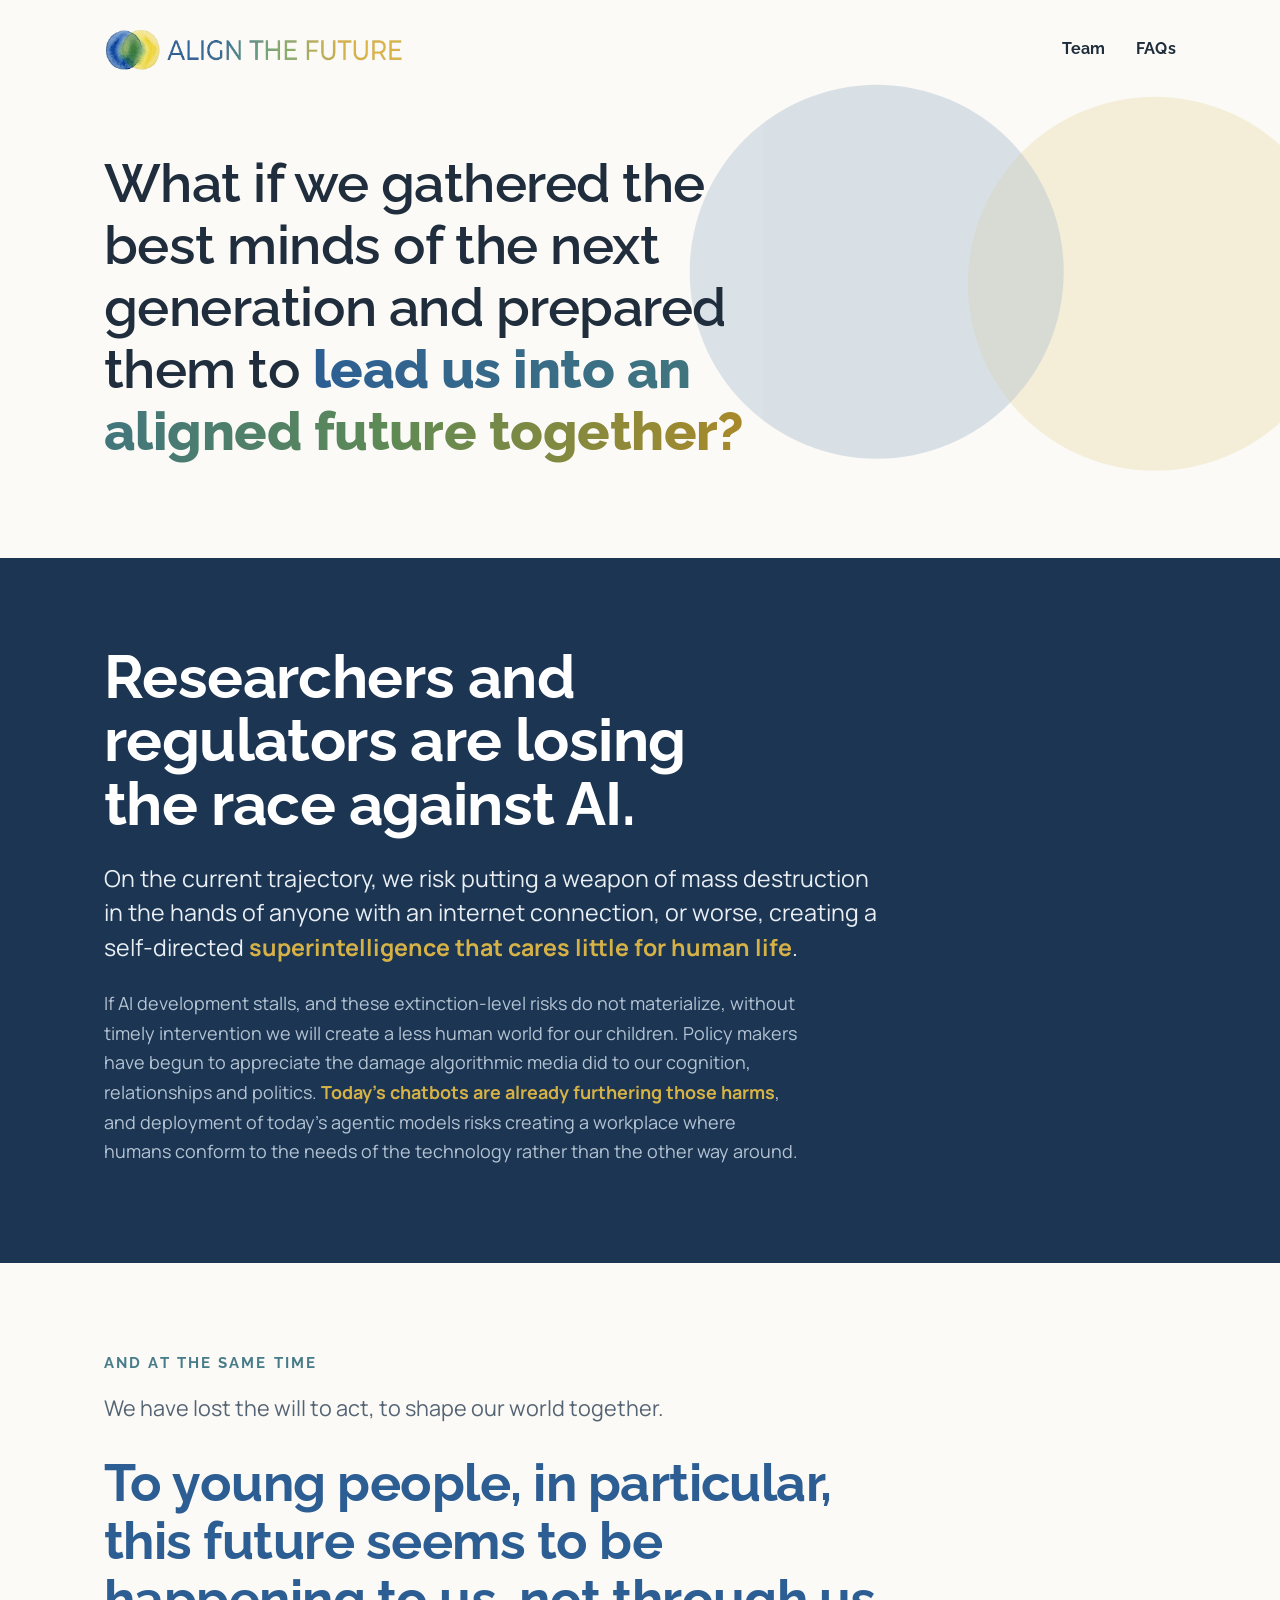
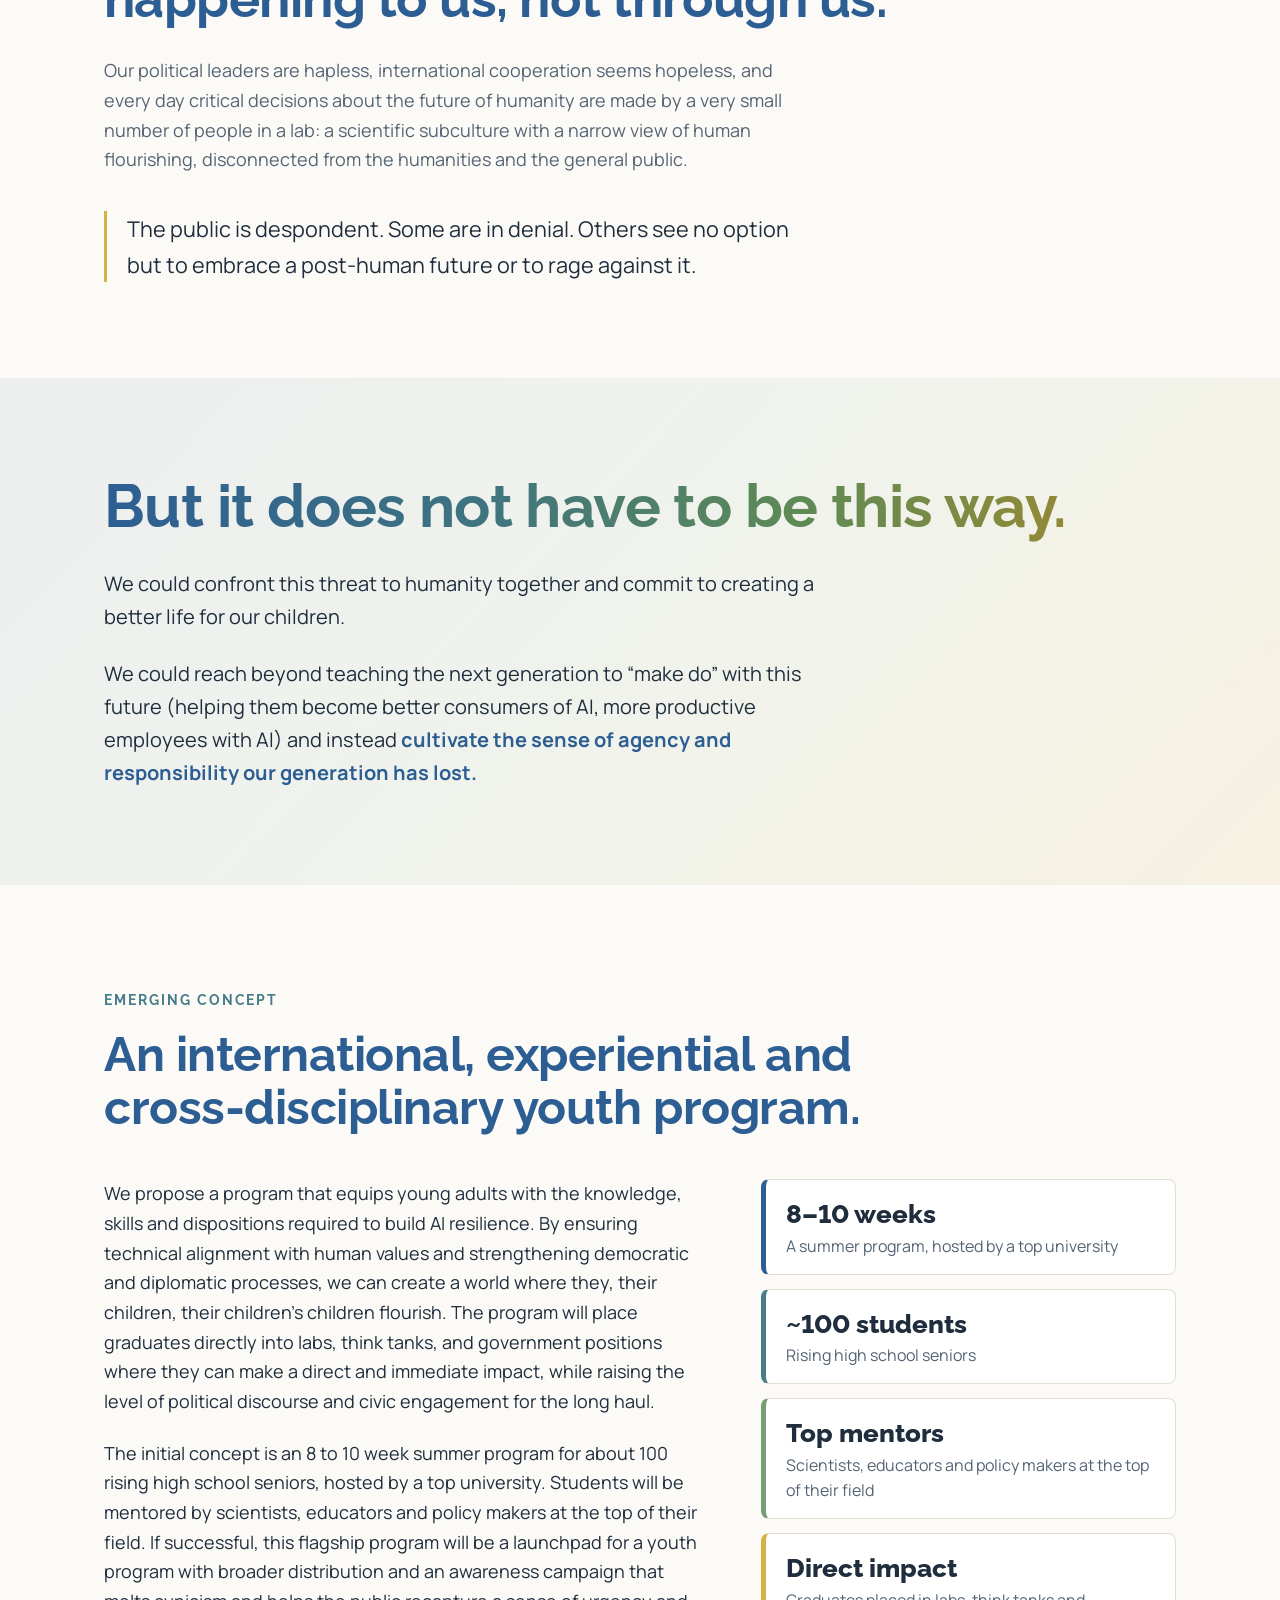
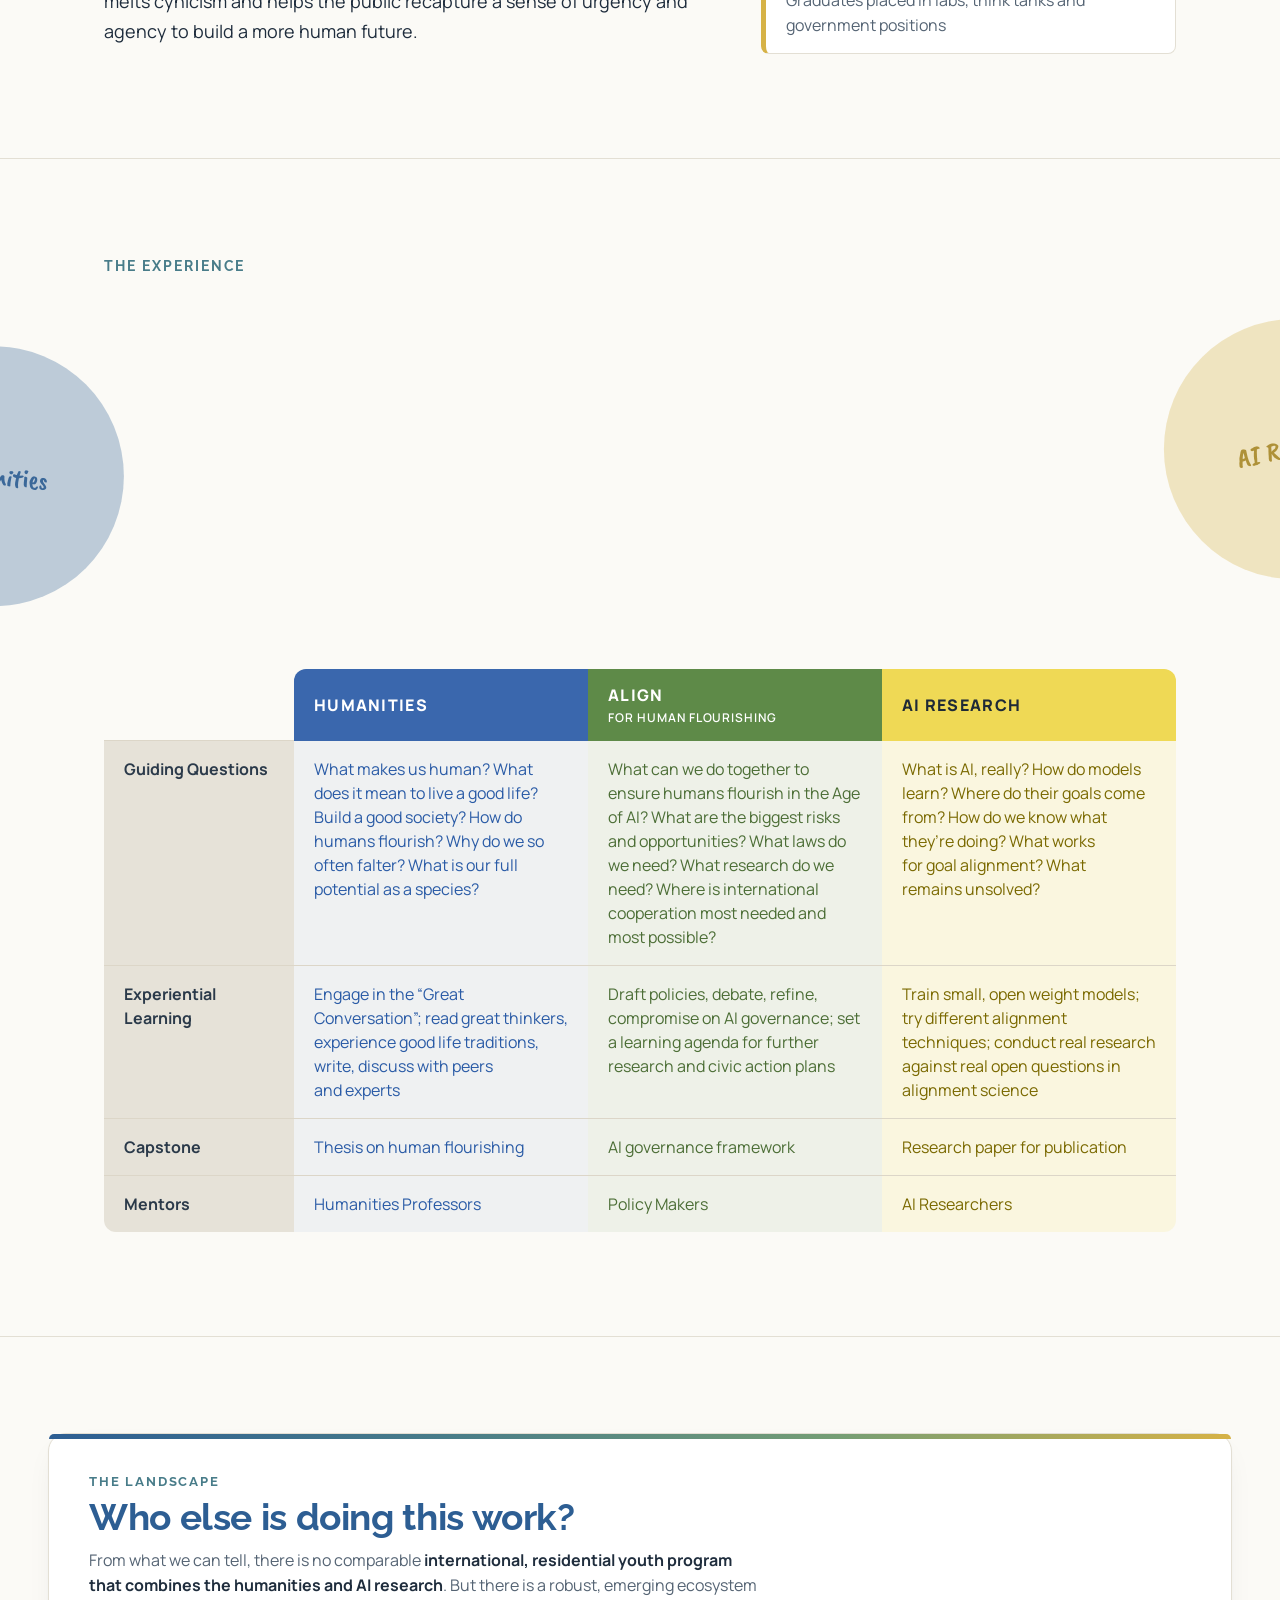
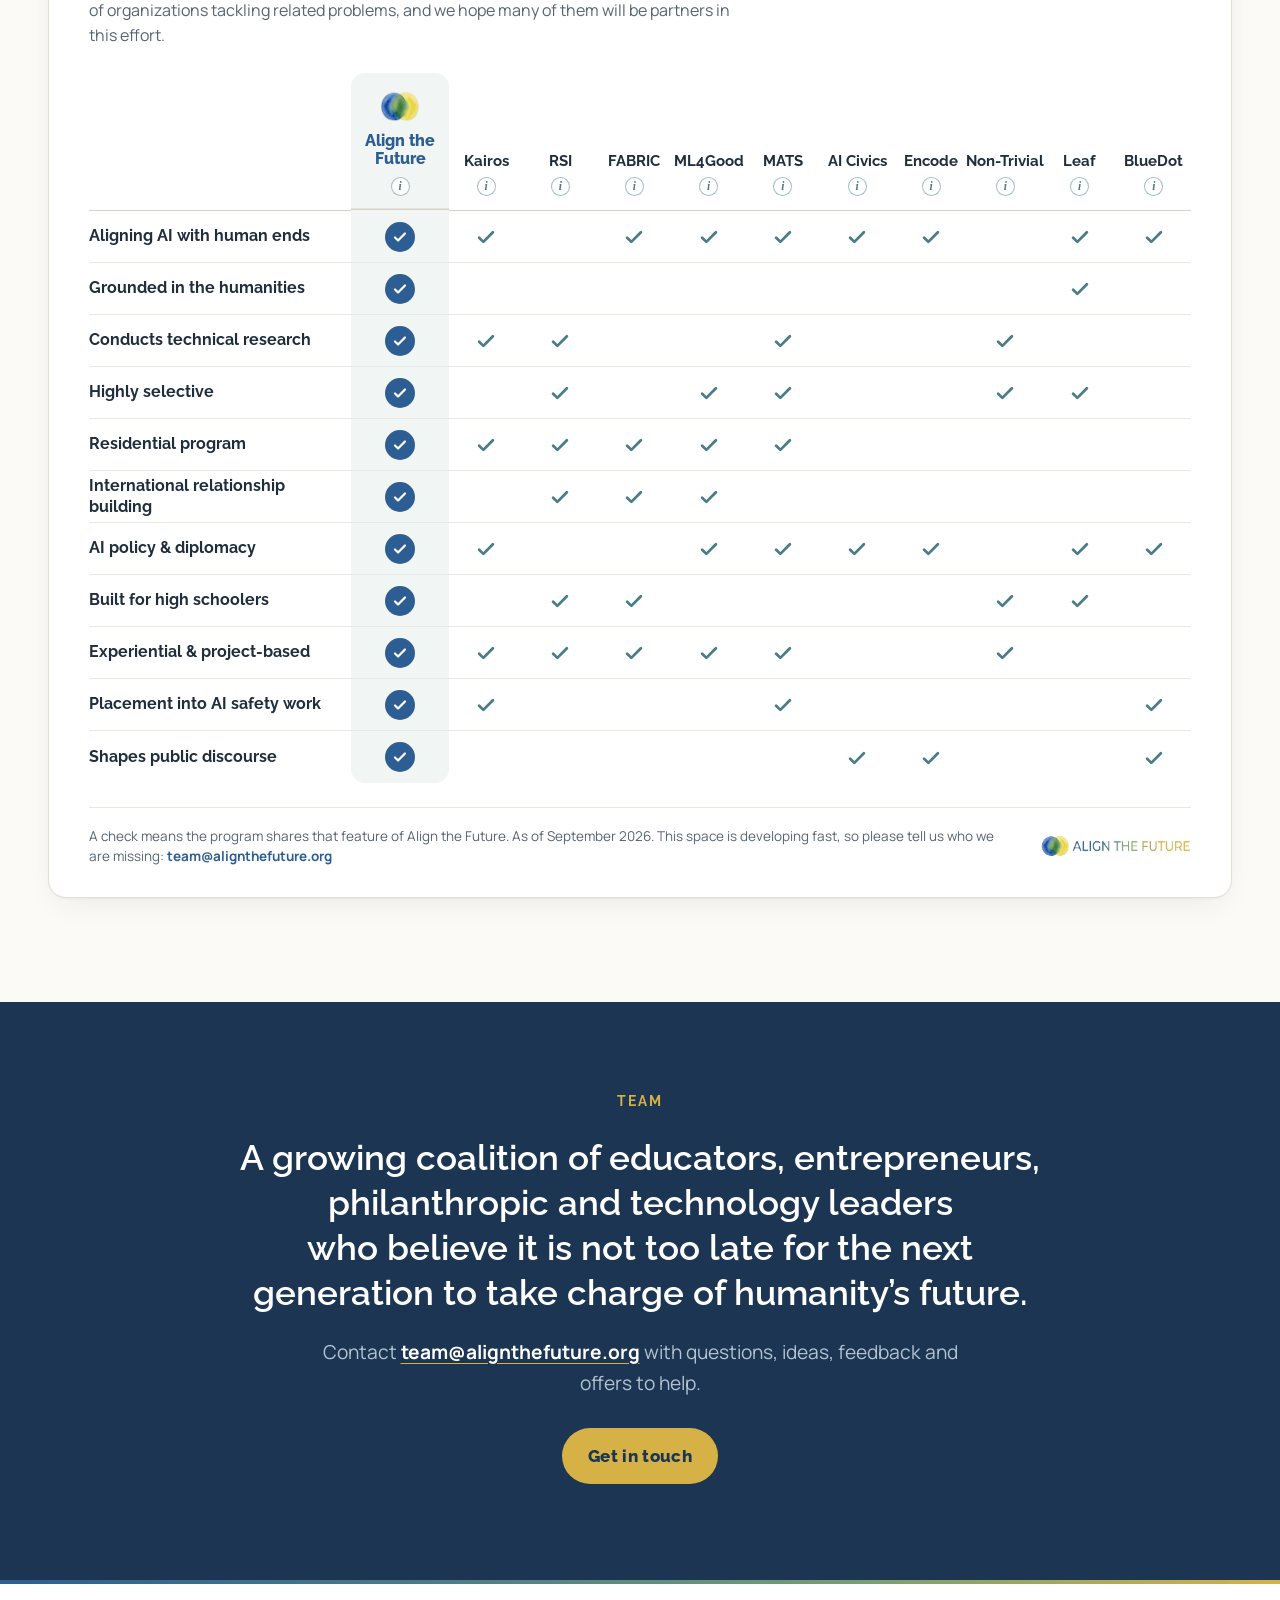
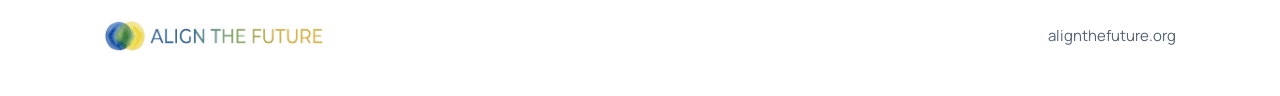
==== commit ada42978: "Add Team and FAQs pages and a site nav Team holds the appendix's "Who is behind Align the Future?" a" ====
--- a/index.html
+++ b/index.html
@@ -17,69 +17,11 @@
 <link rel="apple-touch-icon" href="/brand/png/apple-touch-icon.png">
 <link rel="preconnect" href="https://fonts.googleapis.com">
 <link rel="preconnect" href="https://fonts.gstatic.com" crossorigin>
+<link rel="stylesheet" href="/assets/site/site.css">
 <link rel="stylesheet" href="/assets/venn/venn.css">
 <link rel="stylesheet" href="/assets/landscape/landscape.css">
 <link rel="stylesheet" href="https://fonts.googleapis.com/css2?family=Raleway:wght@500..800&family=Manrope:wght@400..800&family=Caveat+Brush&display=swap">
 <style>
-  :root {
-    /* Sampled from the logo wordmark, left to right */
-    --blue: #2D5E93;
-    --teal: #487C89;
-    --sage: #759E75;
-    --gold: #D6B246;
-    /* Darker stops of the same ramp, for text on light backgrounds */
-    --ramp-text: linear-gradient(90deg, #2D5E93 0%, #3F7480 35%, #5E8A55 65%, #A8892A 100%);
-    --ramp: linear-gradient(90deg, var(--blue), var(--teal), var(--sage), var(--gold));
-    --deep: #1B3553;
-    --paper: #FBFAF6;
-    --ink: #1F2D3D;
-    --muted: #556474;
-    --on-deep: #E9EEF3;
-    --on-deep-muted: #B4C3D2;
-    --rule: #E3DFD4;
-    --display: "Raleway", ui-sans-serif, system-ui, sans-serif;
-    --sans: "Manrope", ui-sans-serif, system-ui, -apple-system, "Segoe UI", Helvetica, Arial, sans-serif;
-  }
-  * { box-sizing: border-box; }
-  html { -webkit-text-size-adjust: 100%; }
-  body {
-    margin: 0;
-    background: var(--paper);
-    color: var(--ink);
-    font-family: var(--sans);
-    font-size: 18px;
-    line-height: 1.65;
-    -webkit-font-smoothing: antialiased;
-  }
-  h1, h2, .display {
-    margin: 0;
-    font-family: var(--display);
-    font-weight: 700;
-    font-variant-numeric: lining-nums;
-    letter-spacing: -0.01em;
-    text-wrap: balance;
-  }
-  p { margin: 0; text-wrap: pretty; }
-  strong { font-weight: 700; color: var(--blue); }
-  img { max-width: 100%; height: auto; display: block; }
-  .wrap { width: 100%; max-width: 1120px; margin: 0 auto; padding-left: 24px; padding-right: 24px; }
-  .narrow { max-width: 820px; }
-  .eyebrow {
-    font-family: var(--display);
-    font-size: 14px; font-weight: 700;
-    letter-spacing: 0.14em; text-transform: uppercase;
-    color: var(--teal);
-  }
-  .ramp-text {
-    background: var(--ramp-text);
-    -webkit-background-clip: text; background-clip: text;
-    color: transparent;
-  }
-
-  /* Header */
-  .top { padding-top: 28px; padding-bottom: 8px; }
-  .top img { width: 300px; }
-
   /* Key question: the hero */
   .question { position: relative; overflow: hidden; }
   .question .wrap { position: relative; padding-top: 72px; padding-bottom: 96px; }
@@ -194,37 +136,24 @@
   /* Who else is doing this work (the graphic itself is in assets/landscape) */
   .others { border-top: 1px solid var(--rule); }
   .others .wrap { padding-top: 96px; padding-bottom: 104px; }
-  .wrap.wide { max-width: 1232px; }
-
-  /* Footer */
-  footer { border-top: 4px solid; border-image: var(--ramp) 1; background: #fff; }
-  footer .wrap { display: flex; justify-content: space-between; align-items: center; gap: 16px; padding-top: 36px; padding-bottom: 44px; font-size: 15px; color: var(--muted); }
-  footer img { width: 220px; }
-  footer a { color: inherit; text-decoration: none; }
-  footer a:hover { color: var(--blue); }
 
   @media (max-width: 860px) {
     .concept .cols { grid-template-columns: minmax(0, 1fr); gap: 36px; }
   }
   @media (max-width: 600px) {
-    body { font-size: 17px; }
-    .wrap { padding-left: 20px; padding-right: 20px; }
-    .top { padding-top: 20px; }
-    .top img { width: 220px; }
     .question .wrap { padding-top: 40px; padding-bottom: 64px; }
     .question .circles { width: 300px; right: -40px; top: 10px; opacity: 0.12; }
     .situation .wrap, .complication .wrap, .turn .wrap, .concept .wrap, .pillars .wrap, .team .wrap, .others .wrap { padding-top: 64px; padding-bottom: 64px; }
     .pillars .duet { height: 200px; margin-bottom: 24px; }
     .team .wrap { text-align: left; align-items: flex-start; }
-    footer .wrap { flex-direction: column; align-items: flex-start; }
-    footer img { width: 180px; }
   }
 </style>
 </head>
 <body>
 
 <header class="wrap top">
-  <a href="/" aria-label="Align the Future home"><img src="/brand/logo.png" alt="Align the Future" width="939" height="137"></a>
+  <a class="brand" href="/" aria-label="Align the Future home"><img src="/brand/logo.png" alt="Align the Future" width="939" height="137"></a>
+  <nav class="nav" aria-label="Site"><a href="/team/">Team</a><a href="/faqs/">FAQs</a></nav>
 </header>
 
 <main>
--- a/assets/site/site.css
+++ b/assets/site/site.css
@@ -0,0 +1,105 @@
+/* Shared by every page: brand tokens, base type, the header with the nav,
+   the footer, and the layout for the plain text pages (Team, FAQs).
+   Page-specific styles stay inline in each page. */
+:root {
+  /* Sampled from the logo wordmark, left to right */
+  --blue: #2D5E93;
+  --teal: #487C89;
+  --sage: #759E75;
+  --gold: #D6B246;
+  /* Darker stops of the same ramp, for text on light backgrounds */
+  --ramp-text: linear-gradient(90deg, #2D5E93 0%, #3F7480 35%, #5E8A55 65%, #A8892A 100%);
+  --ramp: linear-gradient(90deg, var(--blue), var(--teal), var(--sage), var(--gold));
+  --deep: #1B3553;
+  --paper: #FBFAF6;
+  --ink: #1F2D3D;
+  --muted: #556474;
+  --on-deep: #E9EEF3;
+  --on-deep-muted: #B4C3D2;
+  --rule: #E3DFD4;
+  --display: "Raleway", ui-sans-serif, system-ui, sans-serif;
+  --sans: "Manrope", ui-sans-serif, system-ui, -apple-system, "Segoe UI", Helvetica, Arial, sans-serif;
+}
+* { box-sizing: border-box; }
+html { -webkit-text-size-adjust: 100%; }
+body {
+  margin: 0;
+  background: var(--paper);
+  color: var(--ink);
+  font-family: var(--sans);
+  font-size: 18px;
+  line-height: 1.65;
+  -webkit-font-smoothing: antialiased;
+}
+h1, h2, .display {
+  margin: 0;
+  font-family: var(--display);
+  font-weight: 700;
+  font-variant-numeric: lining-nums;
+  letter-spacing: -0.01em;
+  text-wrap: balance;
+}
+p { margin: 0; text-wrap: pretty; }
+strong { font-weight: 700; color: var(--blue); }
+img { max-width: 100%; height: auto; display: block; }
+.wrap { width: 100%; max-width: 1120px; margin: 0 auto; padding-left: 24px; padding-right: 24px; }
+.wrap.wide { max-width: 1232px; }
+.narrow { max-width: 820px; }
+.eyebrow {
+  font-family: var(--display);
+  font-size: 14px; font-weight: 700;
+  letter-spacing: 0.14em; text-transform: uppercase;
+  color: var(--teal);
+}
+.ramp-text {
+  background: var(--ramp-text);
+  -webkit-background-clip: text; background-clip: text;
+  color: transparent;
+}
+
+/* Header and nav */
+.top { display: flex; align-items: center; justify-content: space-between; gap: 24px; padding-top: 28px; padding-bottom: 8px; }
+.top .brand { flex: 0 1 auto; min-width: 0; }
+.top img { width: 300px; }
+.nav { display: flex; gap: 30px; flex-shrink: 0; }
+.nav a {
+  font-family: var(--display); font-size: 16px; font-weight: 700; letter-spacing: 0.02em;
+  color: var(--ink); text-decoration: none;
+  padding: 6px 0; border-bottom: 2px solid transparent;
+}
+.nav a:hover { color: var(--blue); }
+.nav a[aria-current="page"] { color: var(--blue); border-bottom-color: var(--gold); }
+
+/* Footer */
+footer { border-top: 4px solid; border-image: var(--ramp) 1; background: #fff; }
+footer .wrap { display: flex; justify-content: space-between; align-items: center; gap: 16px; padding-top: 36px; padding-bottom: 44px; font-size: 15px; color: var(--muted); }
+footer img { width: 220px; }
+footer a { color: inherit; text-decoration: none; }
+footer a:hover { color: var(--blue); }
+
+/* Plain text pages (Team, FAQs) */
+.page-head .wrap { padding-top: 64px; padding-bottom: 8px; }
+.page-head h1 { margin-top: 10px; font-size: clamp(2.2rem, 4.6vw, 3.4rem); line-height: 1.1; color: var(--blue); }
+.page-head .lede { margin-top: 20px; max-width: 760px; font-size: clamp(1.1rem, 1.6vw, 1.25rem); color: var(--muted); }
+.prose { max-width: 760px; }
+.prose p + p, .prose p + ul, .prose ul + p { margin-top: 18px; }
+.prose ul { margin: 0; padding-left: 22px; }
+.prose li + li { margin-top: 8px; }
+.prose a { color: var(--blue); text-decoration: underline; text-decoration-color: rgba(45, 94, 147, 0.35); text-underline-offset: 3px; }
+.prose a:hover { text-decoration-color: var(--blue); }
+.prose strong { color: var(--ink); }
+
+@media (max-width: 600px) {
+  body { font-size: 17px; }
+  .wrap { padding-left: 20px; padding-right: 20px; }
+  .top { padding-top: 20px; gap: 16px; }
+  .top img { width: 200px; }
+  .nav { gap: 18px; }
+  .nav a { font-size: 15px; }
+  .page-head .wrap { padding-top: 40px; }
+  footer .wrap { flex-direction: column; align-items: flex-start; }
+  footer img { width: 180px; }
+}
+@media (max-width: 380px) {
+  .top img { width: 168px; }
+}
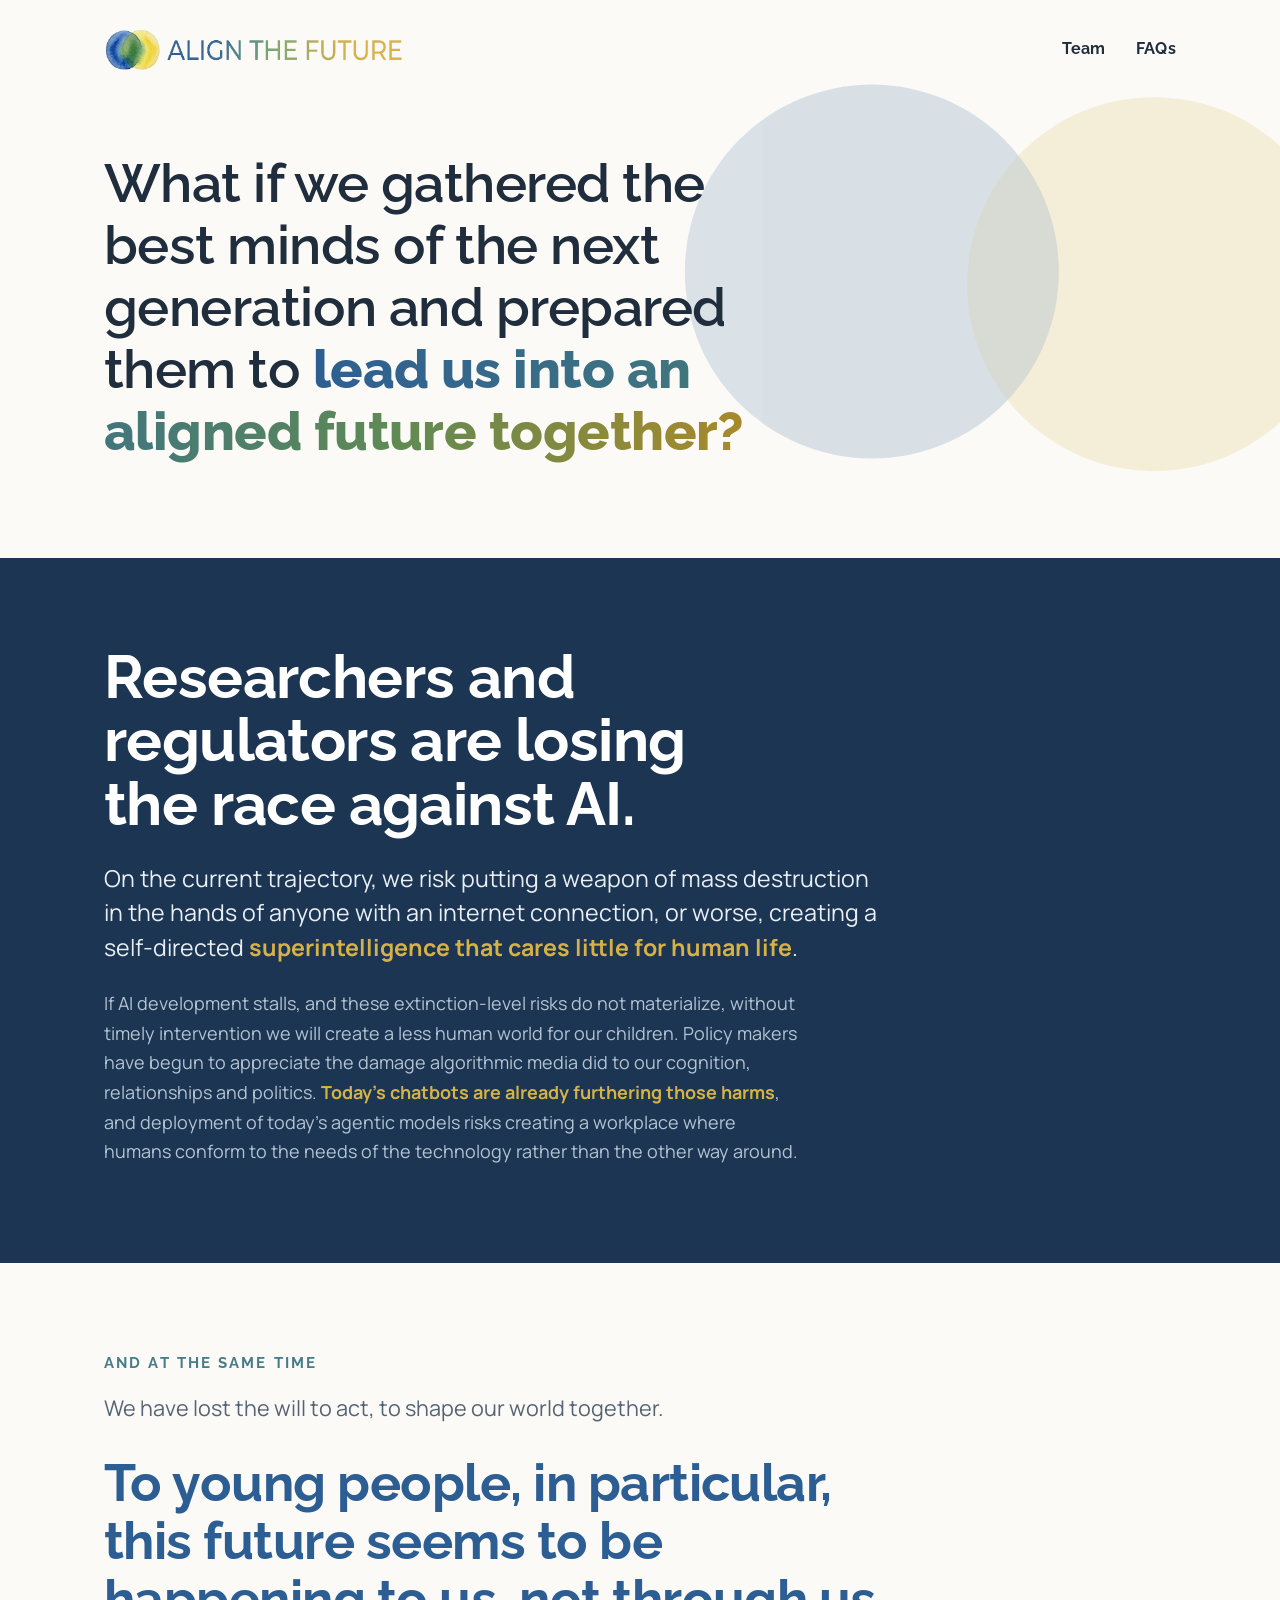
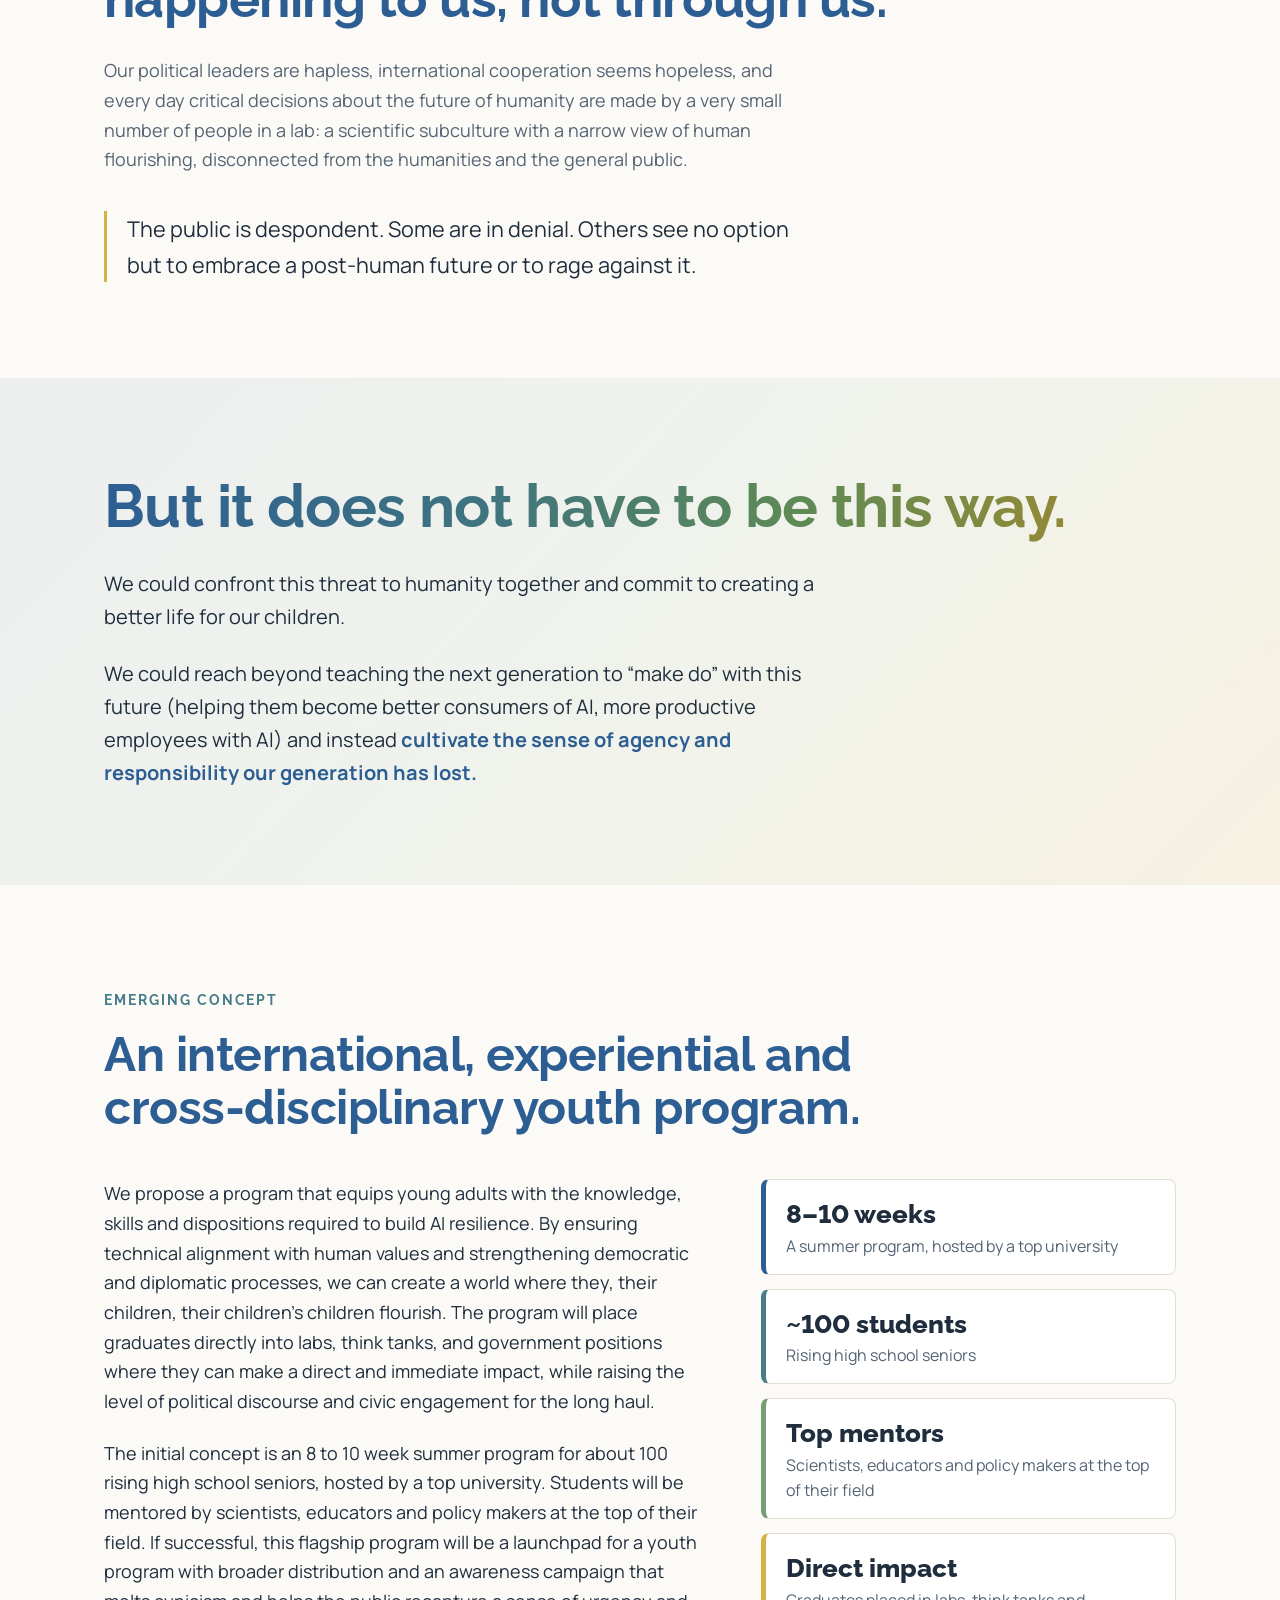
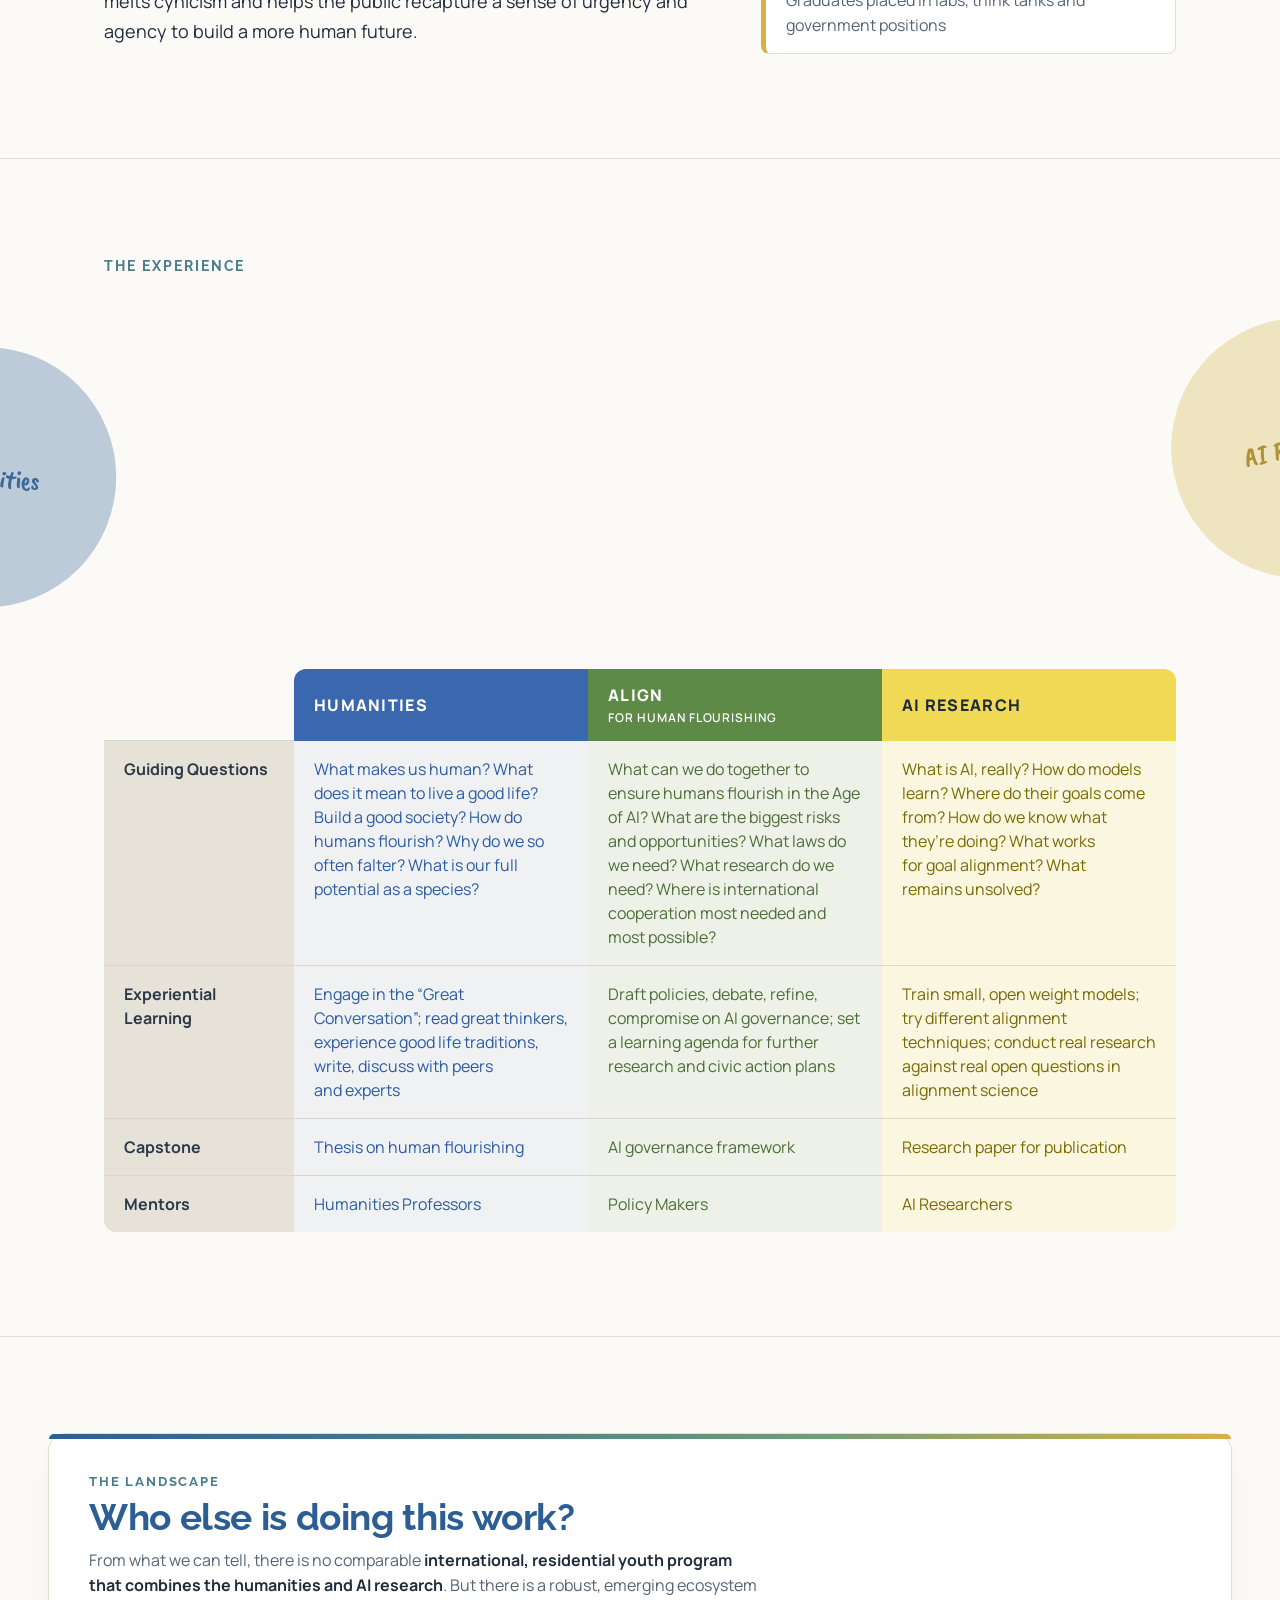
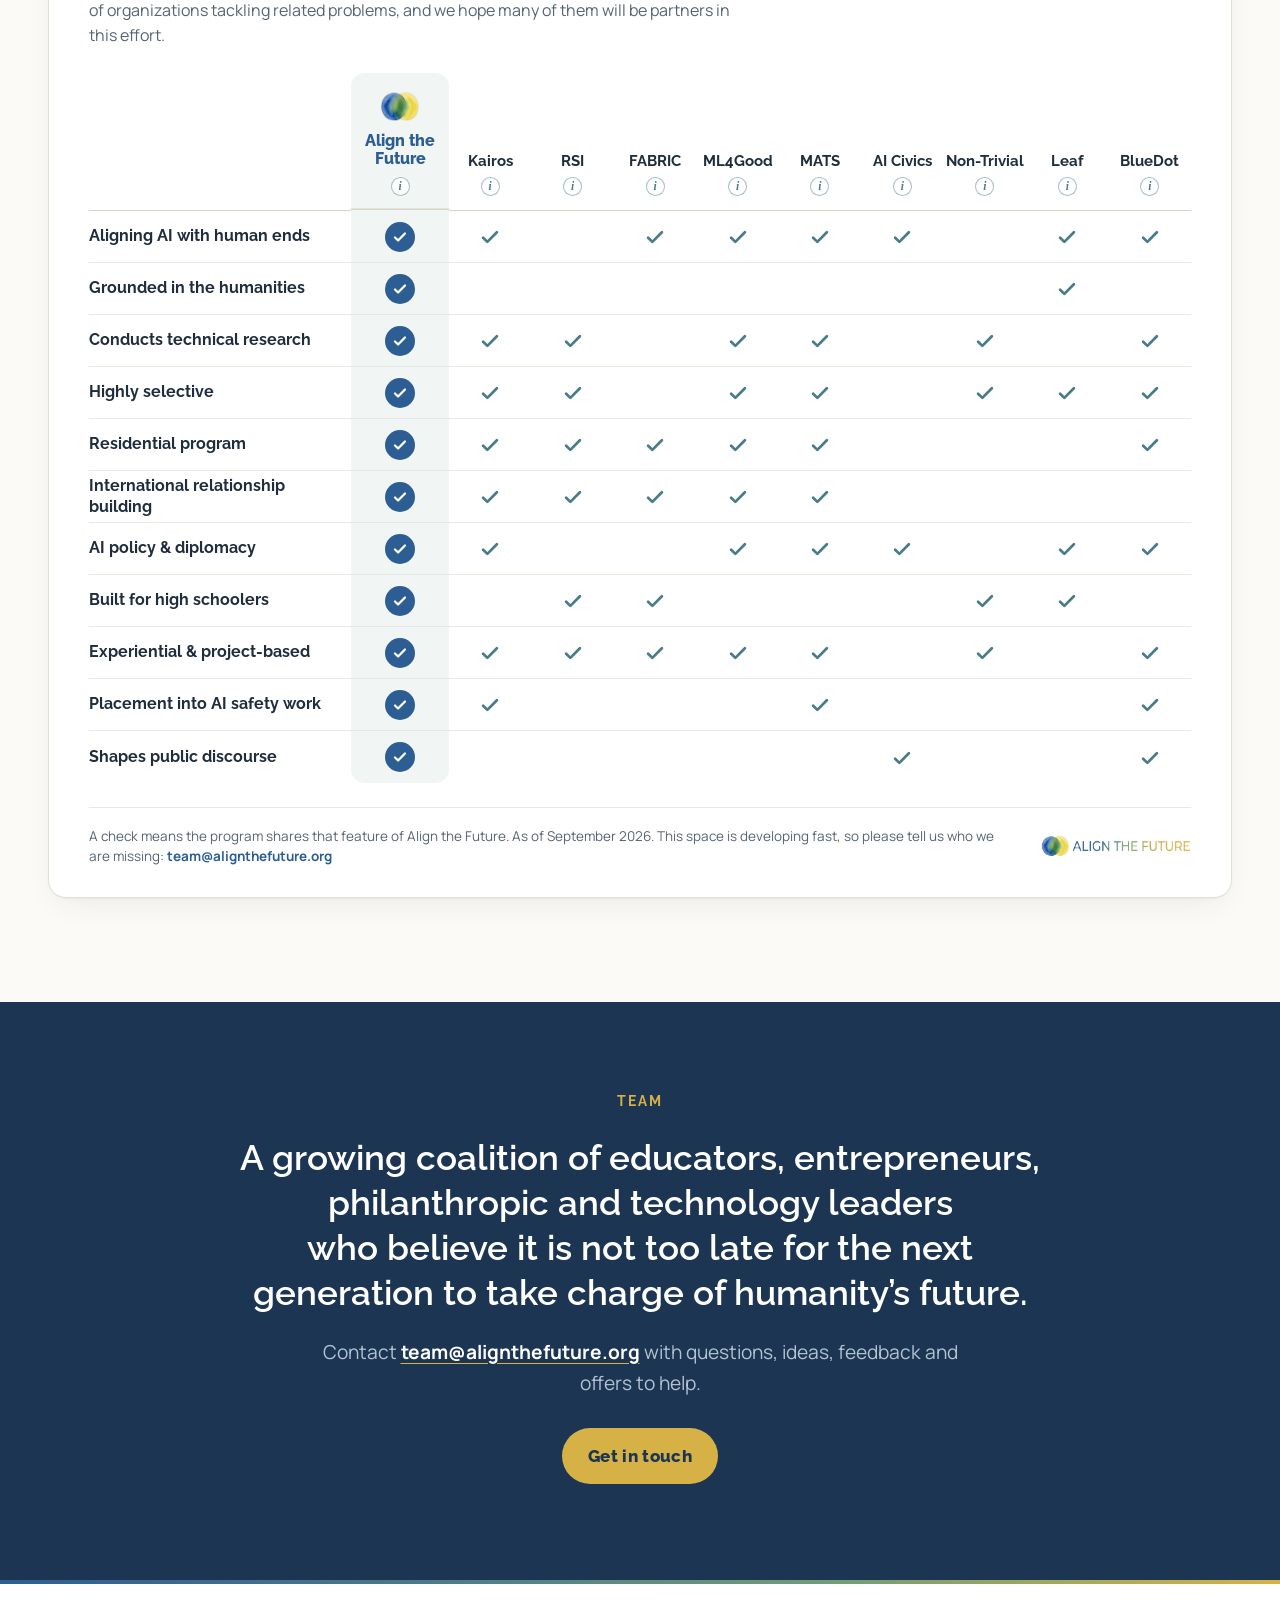
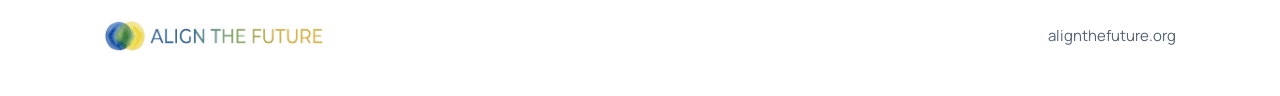
==== commit 16fd0deb: "Landscape: new checks for Kairos, ML4Good, MATS and BlueDot; drop Encode Kairos: highly selective, i" ====
--- a/index.html
+++ b/index.html
@@ -292,22 +292,22 @@
         <p class="swipe">Swipe to see every program →</p>
         <div class="scroll">
         <table>
-          <colgroup><col class="c-dim"><col class="c-atf"><col><col><col><col><col><col><col><col><col><col></colgroup>
+          <colgroup><col class="c-dim"><col class="c-atf"><col><col><col><col><col><col><col><col><col></colgroup>
           <thead>
-            <tr><td class="corner"></td><th scope="col" class="atf"><span class="org"><img src="/brand/logo-circles.png" alt="" width="180" height="137"><span class="org-name">Align the Future</span><span class="info tip-l"><button type="button" class="i" aria-label="About Align the Future" aria-expanded="false">i</button><span class="tip" role="tooltip"><span class="tip-name">Align the Future</span><span class="tip-desc">An international, experiential and cross-disciplinary summer program that equips young people to align and govern AI, and places graduates directly into labs, think tanks and government.</span><ul class="tip-facts"><li>~100 rising seniors</li><li>8 to 10 weeks at a top university</li><li>Pilot summer 2027</li></ul></span></span></span></th><th scope="col"><span class="org"><a class="org-name" href="https://kairos-project.org/" target="_blank" rel="noopener">Kairos</a><span class="info"><button type="button" class="i" aria-label="About Kairos" aria-expanded="false">i</button><span class="tip" role="tooltip"><a class="tip-name" href="https://kairos-project.org/" target="_blank" rel="noopener">Kairos</a><span class="tip-desc">A young nonprofit building talent pipelines into AI safety, funded with $50M from Coefficient Giving in 2026. Its programs include the <a href="https://pathfinder.kairos-project.org/" target="_blank" rel="noopener">Pathfinder Fellowship</a> for university AI safety groups, <a href="https://sparai.org/" target="_blank" rel="noopener">SPAR</a>, a remote research fellowship, and the <a href="https://generatorresidency.org/" target="_blank" rel="noopener">Generator Residency</a> in Berkeley.</span><ul class="tip-facts"><li>University students and early career</li><li>Founded 2024</li><li>SPAR admits about 1 in 5</li></ul></span></span></span></th><th scope="col"><span class="org"><a class="org-name" href="https://www.cee.org/programs/research-science-institute" target="_blank" rel="noopener">RSI</a><span class="info"><button type="button" class="i" aria-label="About Research Science Institute" aria-expanded="false">i</button><span class="tip" role="tooltip"><a class="tip-name" href="https://www.cee.org/programs/research-science-institute" target="_blank" rel="noopener">Research Science Institute</a><span class="tip-desc">One of the world’s most selective summer research programs for high schoolers. Focused on science talent and international cooperation broadly, with no AI safety content.</span><ul class="tip-facts"><li>~100 rising seniors</li><li>6 weeks at MIT</li><li>Free</li><li>Since 1984</li><li>About 2.5% admitted</li></ul></span></span></span></th><th scope="col"><span class="org"><a class="org-name" href="https://www.fabric.camp/" target="_blank" rel="noopener">FABRIC</a><span class="info"><button type="button" class="i" aria-label="About FABRIC" aria-expanded="false">i</button><span class="tip" role="tooltip"><a class="tip-name" href="https://www.fabric.camp/" target="_blank" rel="noopener">FABRIC</a><span class="tip-desc">Prague nonprofit running free residential camps for talented, analytical students from around the world. Its Program on AI and Reasoning explores how minds work, artificial and human, as science, with attention to the ethics and safety of AI.</span><ul class="tip-facts"><li>Ages 16 to 21</li><li>About 10 days, mostly in the UK</li><li>Free</li></ul></span></span></span></th><th scope="col"><span class="org"><a class="org-name" href="https://ml4good.org/" target="_blank" rel="noopener">ML4Good</a><span class="info"><button type="button" class="i" aria-label="About ML4Good" aria-expanded="false">i</button><span class="tip" role="tooltip"><a class="tip-name" href="https://ml4good.org/" target="_blank" rel="noopener">ML4Good</a><span class="tip-desc">Bootcamps that equip technical and governance talent to join the AI safety field, run on five continents.</span><ul class="tip-facts"><li>Early to late career</li><li>8 to 10 day residential bootcamps</li><li>Free</li><li>About 15% admitted</li></ul></span></span></span></th><th scope="col"><span class="org"><a class="org-name" href="https://www.matsprogram.org/" target="_blank" rel="noopener">MATS</a><span class="info"><button type="button" class="i" aria-label="About MATS" aria-expanded="false">i</button><span class="tip" role="tooltip"><a class="tip-name" href="https://www.matsprogram.org/" target="_blank" rel="noopener">MATS</a><span class="tip-desc">Independent research fellowship that pairs talented researchers with top mentors in AI alignment, transparency and security, with a funded extension for many fellows.</span><ul class="tip-facts"><li>Researchers 18 and up</li><li>12 weeks in Berkeley or London</li><li>Stipend</li><li>About 5% admitted</li></ul></span></span></span></th><th scope="col"><span class="org"><a class="org-name" href="https://datasociety.net/ai-civics/" target="_blank" rel="noopener">AI Civics</a><span class="info"><button type="button" class="i" aria-label="About Data &amp; Society, AI Civics" aria-expanded="false">i</button><span class="tip" role="tooltip"><a class="tip-name" href="https://datasociety.net/ai-civics/" target="_blank" rel="noopener">Data &amp; Society, AI Civics</a><span class="tip-desc">A public education program on AI and society from Data &amp; Society, launched in 2026 with $3M from Humanity AI. It starts by convening communities in libraries across the US, with the Digital Public Library of America.</span><ul class="tip-facts"><li>General public</li><li>Community convenings</li><li>US only</li></ul></span></span></span></th><th scope="col"><span class="org"><a class="org-name" href="https://encodeai.org/" target="_blank" rel="noopener">Encode</a><span class="info"><button type="button" class="i" aria-label="About Encode" aria-expanded="false">i</button><span class="tip" role="tooltip"><a class="tip-name" href="https://encodeai.org/" target="_blank" rel="noopener">Encode</a><span class="tip-desc">A small AI safety policy advocacy team, founded in 2020 as the youth-led Encode Justice. A sponsor of California’s SB 53, the first US law on frontier AI safety.</span><ul class="tip-facts"><li>Professional staff</li><li>US policy</li><li>Since 2020</li></ul></span></span></span></th><th scope="col"><span class="org"><a class="org-name" href="https://www.non-trivial.org/" target="_blank" rel="noopener">Non-Trivial</a><span class="info tip-r"><button type="button" class="i" aria-label="About Non-Trivial" aria-expanded="false">i</button><span class="tip" role="tooltip"><a class="tip-name" href="https://www.non-trivial.org/" target="_blank" rel="noopener">Non-Trivial</a><span class="tip-desc">Virtual research incubator where talented teens take on the world’s most pressing problems, AI among them, mentored by trained facilitators from top universities. Run by Leaf.</span><ul class="tip-facts"><li>Ages 14 to 20</li><li>Online</li><li>Free</li><li>Prize scholarships up to $10,000</li><li>Fellowship admits about 1.5%</li></ul></span></span></span></th><th scope="col"><span class="org"><a class="org-name" href="https://leaf.courses/dilemmas-and-dangers-in-ai" target="_blank" rel="noopener">Leaf</a><span class="info tip-r"><button type="button" class="i" aria-label="About Leaf" aria-expanded="false">i</button><span class="tip" role="tooltip"><a class="tip-name" href="https://leaf.courses/dilemmas-and-dangers-in-ai" target="_blank" rel="noopener">Leaf</a><span class="tip-desc">Nonprofit running four online fellowships for teens. “Dilemmas and Dangers in AI” pairs AI risk and governance with ethics and history. Leaf also runs Non-Trivial.</span><ul class="tip-facts"><li>Ages 14 to 19</li><li>Online, five weeks</li><li>Sliding scale, free if needed</li><li>About 15% admitted</li></ul></span></span></span></th><th scope="col"><span class="org"><a class="org-name" href="https://bluedot.org/" target="_blank" rel="noopener">BlueDot</a><span class="info tip-r"><button type="button" class="i" aria-label="About BlueDot" aria-expanded="false">i</button><span class="tip" role="tooltip"><a class="tip-name" href="https://bluedot.org/" target="_blank" rel="noopener">BlueDot</a><span class="tip-desc">Talent accelerator for beneficial AI and societal resilience. Runs online courses, funds talented people and brings ambitious teams together in person.</span><ul class="tip-facts"><li>Professionals</li><li>Online courses</li><li>Free or pay what you want</li><li>27 to 70% admitted, by course</li></ul></span></span></span></th></tr>
+            <tr><td class="corner"></td><th scope="col" class="atf"><span class="org"><img src="/brand/logo-circles.png" alt="" width="180" height="137"><span class="org-name">Align the Future</span><span class="info tip-l"><button type="button" class="i" aria-label="About Align the Future" aria-expanded="false">i</button><span class="tip" role="tooltip"><span class="tip-name">Align the Future</span><span class="tip-desc">An international, experiential and cross-disciplinary summer program that equips young people to align and govern AI, and places graduates directly into labs, think tanks and government.</span><ul class="tip-facts"><li>~100 rising seniors</li><li>8 to 10 weeks at a top university</li><li>Pilot summer 2027</li></ul></span></span></span></th><th scope="col"><span class="org"><a class="org-name" href="https://kairos-project.org/" target="_blank" rel="noopener">Kairos</a><span class="info"><button type="button" class="i" aria-label="About Kairos" aria-expanded="false">i</button><span class="tip" role="tooltip"><a class="tip-name" href="https://kairos-project.org/" target="_blank" rel="noopener">Kairos</a><span class="tip-desc">A young nonprofit building talent pipelines into AI safety, funded with $50M from Coefficient Giving in 2026. Its programs include the <a href="https://pathfinder.kairos-project.org/" target="_blank" rel="noopener">Pathfinder Fellowship</a> for university AI safety groups, <a href="https://sparai.org/" target="_blank" rel="noopener">SPAR</a>, a remote research fellowship, and the <a href="https://generatorresidency.org/" target="_blank" rel="noopener">Generator Residency</a> in Berkeley.</span><ul class="tip-facts"><li>University students and early career</li><li>Founded 2024</li><li>SPAR admits about 1 in 5</li></ul></span></span></span></th><th scope="col"><span class="org"><a class="org-name" href="https://www.cee.org/programs/research-science-institute" target="_blank" rel="noopener">RSI</a><span class="info"><button type="button" class="i" aria-label="About Research Science Institute" aria-expanded="false">i</button><span class="tip" role="tooltip"><a class="tip-name" href="https://www.cee.org/programs/research-science-institute" target="_blank" rel="noopener">Research Science Institute</a><span class="tip-desc">One of the world’s most selective summer research programs for high schoolers. Focused on science talent and international cooperation broadly, with no AI safety content.</span><ul class="tip-facts"><li>~100 rising seniors</li><li>6 weeks at MIT</li><li>Free</li><li>Since 1984</li><li>About 2.5% admitted</li></ul></span></span></span></th><th scope="col"><span class="org"><a class="org-name" href="https://www.fabric.camp/" target="_blank" rel="noopener">FABRIC</a><span class="info"><button type="button" class="i" aria-label="About FABRIC" aria-expanded="false">i</button><span class="tip" role="tooltip"><a class="tip-name" href="https://www.fabric.camp/" target="_blank" rel="noopener">FABRIC</a><span class="tip-desc">Prague nonprofit running free residential camps for talented, analytical students from around the world. Its Program on AI and Reasoning explores how minds work, artificial and human, as science, with attention to the ethics and safety of AI.</span><ul class="tip-facts"><li>Ages 16 to 21</li><li>About 10 days, mostly in the UK</li><li>Free</li></ul></span></span></span></th><th scope="col"><span class="org"><a class="org-name" href="https://ml4good.org/" target="_blank" rel="noopener">ML4Good</a><span class="info"><button type="button" class="i" aria-label="About ML4Good" aria-expanded="false">i</button><span class="tip" role="tooltip"><a class="tip-name" href="https://ml4good.org/" target="_blank" rel="noopener">ML4Good</a><span class="tip-desc">Bootcamps that equip technical and governance talent to join the AI safety field, run on five continents.</span><ul class="tip-facts"><li>Early to late career</li><li>8 to 10 day residential bootcamps</li><li>Free</li><li>About 15% admitted</li></ul></span></span></span></th><th scope="col"><span class="org"><a class="org-name" href="https://www.matsprogram.org/" target="_blank" rel="noopener">MATS</a><span class="info"><button type="button" class="i" aria-label="About MATS" aria-expanded="false">i</button><span class="tip" role="tooltip"><a class="tip-name" href="https://www.matsprogram.org/" target="_blank" rel="noopener">MATS</a><span class="tip-desc">Independent research fellowship that pairs talented researchers with top mentors in AI alignment, transparency and security, with a funded extension for many fellows.</span><ul class="tip-facts"><li>Researchers 18 and up</li><li>12 weeks in Berkeley or London</li><li>Stipend</li><li>About 5% admitted</li></ul></span></span></span></th><th scope="col"><span class="org"><a class="org-name" href="https://datasociety.net/ai-civics/" target="_blank" rel="noopener">AI Civics</a><span class="info"><button type="button" class="i" aria-label="About Data &amp; Society, AI Civics" aria-expanded="false">i</button><span class="tip" role="tooltip"><a class="tip-name" href="https://datasociety.net/ai-civics/" target="_blank" rel="noopener">Data &amp; Society, AI Civics</a><span class="tip-desc">A public education program on AI and society from Data &amp; Society, launched in 2026 with $3M from Humanity AI. It starts by convening communities in libraries across the US, with the Digital Public Library of America.</span><ul class="tip-facts"><li>General public</li><li>Community convenings</li><li>US only</li></ul></span></span></span></th><th scope="col"><span class="org"><a class="org-name" href="https://www.non-trivial.org/" target="_blank" rel="noopener">Non-Trivial</a><span class="info tip-r"><button type="button" class="i" aria-label="About Non-Trivial" aria-expanded="false">i</button><span class="tip" role="tooltip"><a class="tip-name" href="https://www.non-trivial.org/" target="_blank" rel="noopener">Non-Trivial</a><span class="tip-desc">Virtual research incubator where talented teens take on the world’s most pressing problems, AI among them, mentored by trained facilitators from top universities. Run by Leaf.</span><ul class="tip-facts"><li>Ages 14 to 20</li><li>Online</li><li>Free</li><li>Prize scholarships up to $10,000</li><li>Fellowship admits about 1.5%</li></ul></span></span></span></th><th scope="col"><span class="org"><a class="org-name" href="https://leaf.courses/dilemmas-and-dangers-in-ai" target="_blank" rel="noopener">Leaf</a><span class="info tip-r"><button type="button" class="i" aria-label="About Leaf" aria-expanded="false">i</button><span class="tip" role="tooltip"><a class="tip-name" href="https://leaf.courses/dilemmas-and-dangers-in-ai" target="_blank" rel="noopener">Leaf</a><span class="tip-desc">Nonprofit running four online fellowships for teens. “Dilemmas and Dangers in AI” pairs AI risk and governance with ethics and history. Leaf also runs Non-Trivial.</span><ul class="tip-facts"><li>Ages 14 to 19</li><li>Online, five weeks</li><li>Sliding scale, free if needed</li><li>About 15% admitted</li></ul></span></span></span></th><th scope="col"><span class="org"><a class="org-name" href="https://bluedot.org/" target="_blank" rel="noopener">BlueDot</a><span class="info tip-r"><button type="button" class="i" aria-label="About BlueDot" aria-expanded="false">i</button><span class="tip" role="tooltip"><a class="tip-name" href="https://bluedot.org/" target="_blank" rel="noopener">BlueDot</a><span class="tip-desc">Talent accelerator for beneficial AI and societal resilience. Runs online courses, funds talented people and brings ambitious teams together in person.</span><ul class="tip-facts"><li>Professionals</li><li>Online courses</li><li>Free or pay what you want</li><li>27 to 70% admitted, by course</li></ul></span></span></span></th></tr>
           </thead>
           <tbody>
-            <tr><th scope="row">Aligning AI with human ends</th><td class="atf"><i role="img" aria-label="Yes"></i></td><td><i role="img" aria-label="Yes"></i></td><td><span class="sr">No</span></td><td><i role="img" aria-label="Yes"></i></td><td><i role="img" aria-label="Yes"></i></td><td><i role="img" aria-label="Yes"></i></td><td><i role="img" aria-label="Yes"></i></td><td><i role="img" aria-label="Yes"></i></td><td><span class="sr">No</span></td><td><i role="img" aria-label="Yes"></i></td><td><i role="img" aria-label="Yes"></i></td></tr>
-            <tr><th scope="row">Grounded in the humanities</th><td class="atf"><i role="img" aria-label="Yes"></i></td><td><span class="sr">No</span></td><td><span class="sr">No</span></td><td><span class="sr">No</span></td><td><span class="sr">No</span></td><td><span class="sr">No</span></td><td><span class="sr">No</span></td><td><span class="sr">No</span></td><td><span class="sr">No</span></td><td><i role="img" aria-label="Yes"></i></td><td><span class="sr">No</span></td></tr>
-            <tr><th scope="row">Conducts technical research</th><td class="atf"><i role="img" aria-label="Yes"></i></td><td><i role="img" aria-label="Yes"></i></td><td><i role="img" aria-label="Yes"></i></td><td><span class="sr">No</span></td><td><span class="sr">No</span></td><td><i role="img" aria-label="Yes"></i></td><td><span class="sr">No</span></td><td><span class="sr">No</span></td><td><i role="img" aria-label="Yes"></i></td><td><span class="sr">No</span></td><td><span class="sr">No</span></td></tr>
-            <tr><th scope="row">Highly selective</th><td class="atf"><i role="img" aria-label="Yes"></i></td><td><span class="sr">No</span></td><td><i role="img" aria-label="Yes"></i></td><td><span class="sr">No</span></td><td><i role="img" aria-label="Yes"></i></td><td><i role="img" aria-label="Yes"></i></td><td><span class="sr">No</span></td><td><span class="sr">No</span></td><td><i role="img" aria-label="Yes"></i></td><td><i role="img" aria-label="Yes"></i></td><td><span class="sr">No</span></td></tr>
-            <tr><th scope="row">Residential program</th><td class="atf"><i role="img" aria-label="Yes"></i></td><td><i role="img" aria-label="Yes"></i></td><td><i role="img" aria-label="Yes"></i></td><td><i role="img" aria-label="Yes"></i></td><td><i role="img" aria-label="Yes"></i></td><td><i role="img" aria-label="Yes"></i></td><td><span class="sr">No</span></td><td><span class="sr">No</span></td><td><span class="sr">No</span></td><td><span class="sr">No</span></td><td><span class="sr">No</span></td></tr>
-            <tr><th scope="row">International relationship building</th><td class="atf"><i role="img" aria-label="Yes"></i></td><td><span class="sr">No</span></td><td><i role="img" aria-label="Yes"></i></td><td><i role="img" aria-label="Yes"></i></td><td><i role="img" aria-label="Yes"></i></td><td><span class="sr">No</span></td><td><span class="sr">No</span></td><td><span class="sr">No</span></td><td><span class="sr">No</span></td><td><span class="sr">No</span></td><td><span class="sr">No</span></td></tr>
-            <tr><th scope="row">AI policy &amp; diplomacy</th><td class="atf"><i role="img" aria-label="Yes"></i></td><td><i role="img" aria-label="Yes"></i></td><td><span class="sr">No</span></td><td><span class="sr">No</span></td><td><i role="img" aria-label="Yes"></i></td><td><i role="img" aria-label="Yes"></i></td><td><i role="img" aria-label="Yes"></i></td><td><i role="img" aria-label="Yes"></i></td><td><span class="sr">No</span></td><td><i role="img" aria-label="Yes"></i></td><td><i role="img" aria-label="Yes"></i></td></tr>
-            <tr><th scope="row">Built for high schoolers</th><td class="atf"><i role="img" aria-label="Yes"></i></td><td><span class="sr">No</span></td><td><i role="img" aria-label="Yes"></i></td><td><i role="img" aria-label="Yes"></i></td><td><span class="sr">No</span></td><td><span class="sr">No</span></td><td><span class="sr">No</span></td><td><span class="sr">No</span></td><td><i role="img" aria-label="Yes"></i></td><td><i role="img" aria-label="Yes"></i></td><td><span class="sr">No</span></td></tr>
-            <tr><th scope="row">Experiential &amp; project-based</th><td class="atf"><i role="img" aria-label="Yes"></i></td><td><i role="img" aria-label="Yes"></i></td><td><i role="img" aria-label="Yes"></i></td><td><i role="img" aria-label="Yes"></i></td><td><i role="img" aria-label="Yes"></i></td><td><i role="img" aria-label="Yes"></i></td><td><span class="sr">No</span></td><td><span class="sr">No</span></td><td><i role="img" aria-label="Yes"></i></td><td><span class="sr">No</span></td><td><span class="sr">No</span></td></tr>
-            <tr><th scope="row">Placement into AI safety work</th><td class="atf"><i role="img" aria-label="Yes"></i></td><td><i role="img" aria-label="Yes"></i></td><td><span class="sr">No</span></td><td><span class="sr">No</span></td><td><span class="sr">No</span></td><td><i role="img" aria-label="Yes"></i></td><td><span class="sr">No</span></td><td><span class="sr">No</span></td><td><span class="sr">No</span></td><td><span class="sr">No</span></td><td><i role="img" aria-label="Yes"></i></td></tr>
-            <tr><th scope="row">Shapes public discourse</th><td class="atf"><i role="img" aria-label="Yes"></i></td><td><span class="sr">No</span></td><td><span class="sr">No</span></td><td><span class="sr">No</span></td><td><span class="sr">No</span></td><td><span class="sr">No</span></td><td><i role="img" aria-label="Yes"></i></td><td><i role="img" aria-label="Yes"></i></td><td><span class="sr">No</span></td><td><span class="sr">No</span></td><td><i role="img" aria-label="Yes"></i></td></tr>
+            <tr><th scope="row">Aligning AI with human ends</th><td class="atf"><i role="img" aria-label="Yes"></i></td><td><i role="img" aria-label="Yes"></i></td><td><span class="sr">No</span></td><td><i role="img" aria-label="Yes"></i></td><td><i role="img" aria-label="Yes"></i></td><td><i role="img" aria-label="Yes"></i></td><td><i role="img" aria-label="Yes"></i></td><td><span class="sr">No</span></td><td><i role="img" aria-label="Yes"></i></td><td><i role="img" aria-label="Yes"></i></td></tr>
+            <tr><th scope="row">Grounded in the humanities</th><td class="atf"><i role="img" aria-label="Yes"></i></td><td><span class="sr">No</span></td><td><span class="sr">No</span></td><td><span class="sr">No</span></td><td><span class="sr">No</span></td><td><span class="sr">No</span></td><td><span class="sr">No</span></td><td><span class="sr">No</span></td><td><i role="img" aria-label="Yes"></i></td><td><span class="sr">No</span></td></tr>
+            <tr><th scope="row">Conducts technical research</th><td class="atf"><i role="img" aria-label="Yes"></i></td><td><i role="img" aria-label="Yes"></i></td><td><i role="img" aria-label="Yes"></i></td><td><span class="sr">No</span></td><td><i role="img" aria-label="Yes"></i></td><td><i role="img" aria-label="Yes"></i></td><td><span class="sr">No</span></td><td><i role="img" aria-label="Yes"></i></td><td><span class="sr">No</span></td><td><i role="img" aria-label="Yes"></i></td></tr>
+            <tr><th scope="row">Highly selective</th><td class="atf"><i role="img" aria-label="Yes"></i></td><td><i role="img" aria-label="Yes"></i></td><td><i role="img" aria-label="Yes"></i></td><td><span class="sr">No</span></td><td><i role="img" aria-label="Yes"></i></td><td><i role="img" aria-label="Yes"></i></td><td><span class="sr">No</span></td><td><i role="img" aria-label="Yes"></i></td><td><i role="img" aria-label="Yes"></i></td><td><i role="img" aria-label="Yes"></i></td></tr>
+            <tr><th scope="row">Residential program</th><td class="atf"><i role="img" aria-label="Yes"></i></td><td><i role="img" aria-label="Yes"></i></td><td><i role="img" aria-label="Yes"></i></td><td><i role="img" aria-label="Yes"></i></td><td><i role="img" aria-label="Yes"></i></td><td><i role="img" aria-label="Yes"></i></td><td><span class="sr">No</span></td><td><span class="sr">No</span></td><td><span class="sr">No</span></td><td><i role="img" aria-label="Yes"></i></td></tr>
+            <tr><th scope="row">International relationship building</th><td class="atf"><i role="img" aria-label="Yes"></i></td><td><i role="img" aria-label="Yes"></i></td><td><i role="img" aria-label="Yes"></i></td><td><i role="img" aria-label="Yes"></i></td><td><i role="img" aria-label="Yes"></i></td><td><i role="img" aria-label="Yes"></i></td><td><span class="sr">No</span></td><td><span class="sr">No</span></td><td><span class="sr">No</span></td><td><span class="sr">No</span></td></tr>
+            <tr><th scope="row">AI policy &amp; diplomacy</th><td class="atf"><i role="img" aria-label="Yes"></i></td><td><i role="img" aria-label="Yes"></i></td><td><span class="sr">No</span></td><td><span class="sr">No</span></td><td><i role="img" aria-label="Yes"></i></td><td><i role="img" aria-label="Yes"></i></td><td><i role="img" aria-label="Yes"></i></td><td><span class="sr">No</span></td><td><i role="img" aria-label="Yes"></i></td><td><i role="img" aria-label="Yes"></i></td></tr>
+            <tr><th scope="row">Built for high schoolers</th><td class="atf"><i role="img" aria-label="Yes"></i></td><td><span class="sr">No</span></td><td><i role="img" aria-label="Yes"></i></td><td><i role="img" aria-label="Yes"></i></td><td><span class="sr">No</span></td><td><span class="sr">No</span></td><td><span class="sr">No</span></td><td><i role="img" aria-label="Yes"></i></td><td><i role="img" aria-label="Yes"></i></td><td><span class="sr">No</span></td></tr>
+            <tr><th scope="row">Experiential &amp; project-based</th><td class="atf"><i role="img" aria-label="Yes"></i></td><td><i role="img" aria-label="Yes"></i></td><td><i role="img" aria-label="Yes"></i></td><td><i role="img" aria-label="Yes"></i></td><td><i role="img" aria-label="Yes"></i></td><td><i role="img" aria-label="Yes"></i></td><td><span class="sr">No</span></td><td><i role="img" aria-label="Yes"></i></td><td><span class="sr">No</span></td><td><i role="img" aria-label="Yes"></i></td></tr>
+            <tr><th scope="row">Placement into AI safety work</th><td class="atf"><i role="img" aria-label="Yes"></i></td><td><i role="img" aria-label="Yes"></i></td><td><span class="sr">No</span></td><td><span class="sr">No</span></td><td><span class="sr">No</span></td><td><i role="img" aria-label="Yes"></i></td><td><span class="sr">No</span></td><td><span class="sr">No</span></td><td><span class="sr">No</span></td><td><i role="img" aria-label="Yes"></i></td></tr>
+            <tr><th scope="row">Shapes public discourse</th><td class="atf"><i role="img" aria-label="Yes"></i></td><td><span class="sr">No</span></td><td><span class="sr">No</span></td><td><span class="sr">No</span></td><td><span class="sr">No</span></td><td><span class="sr">No</span></td><td><i role="img" aria-label="Yes"></i></td><td><span class="sr">No</span></td><td><span class="sr">No</span></td><td><i role="img" aria-label="Yes"></i></td></tr>
           </tbody>
         </table>
         </div>
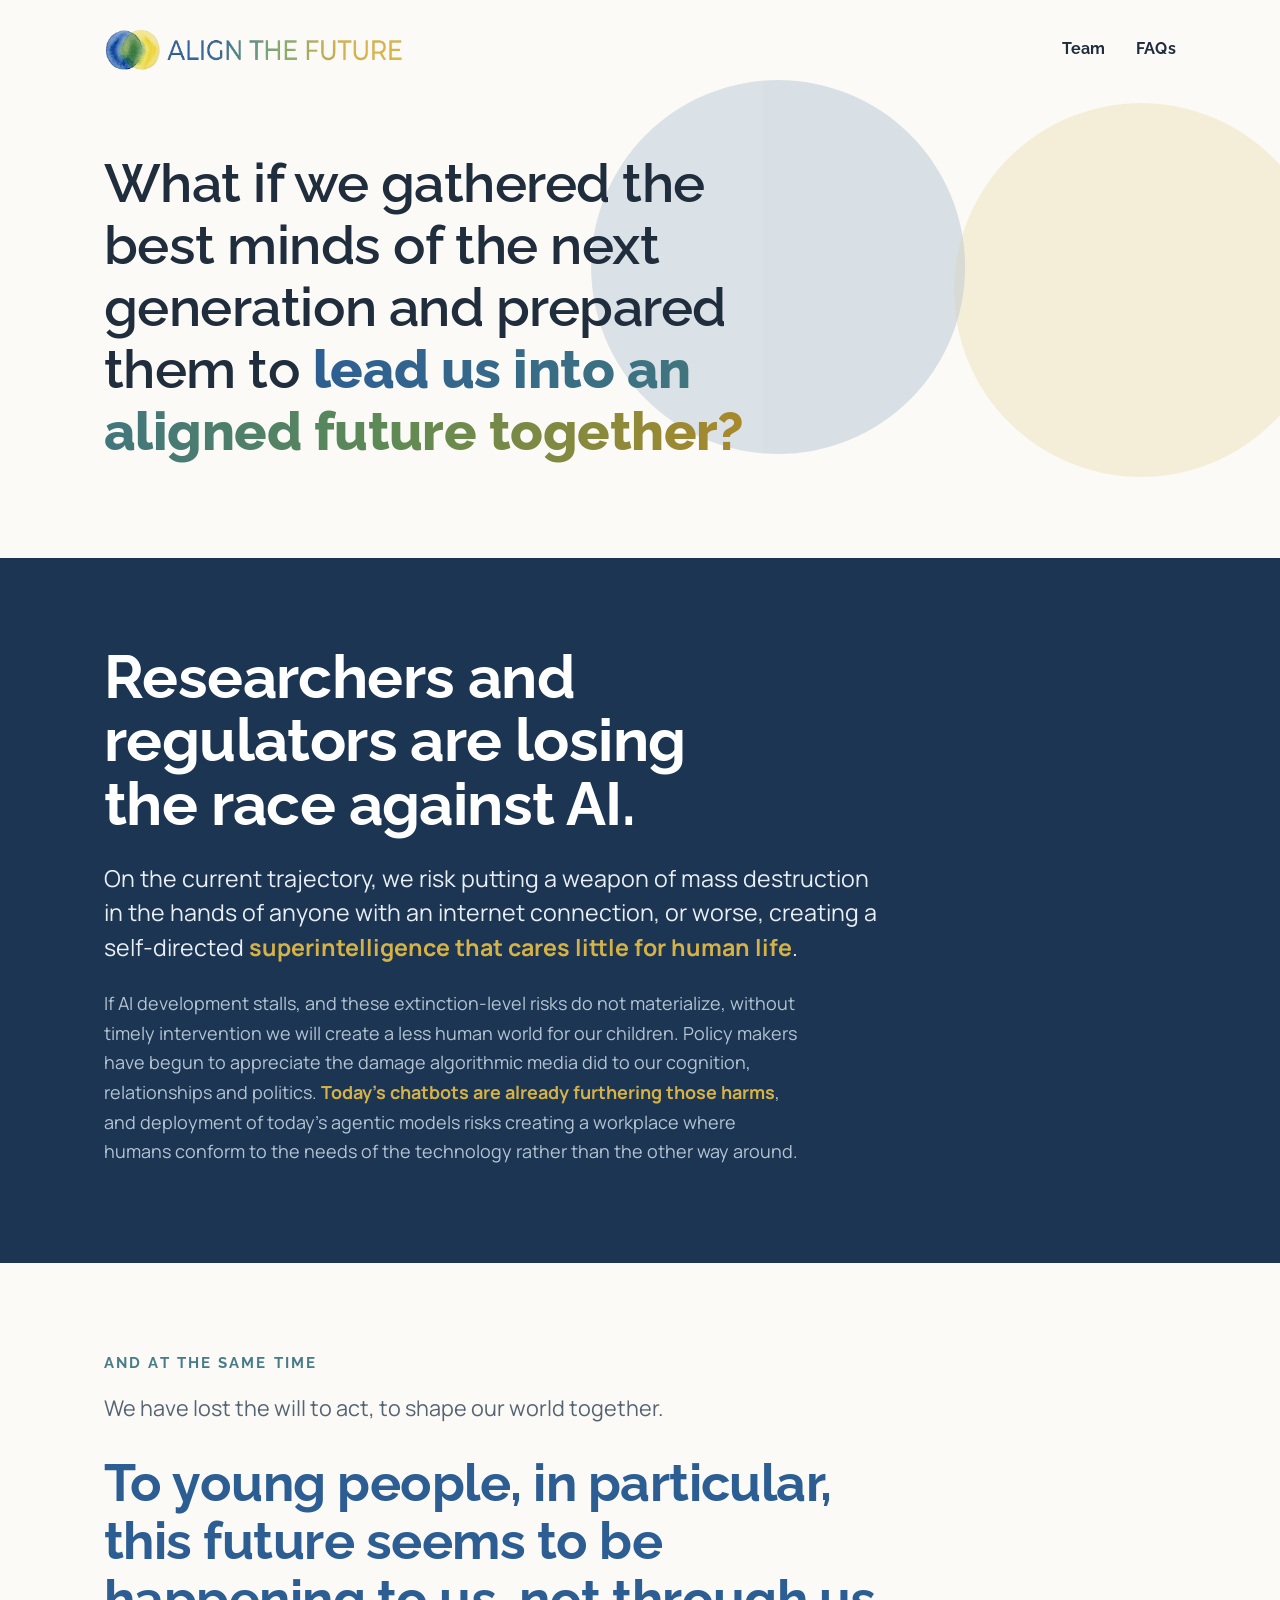
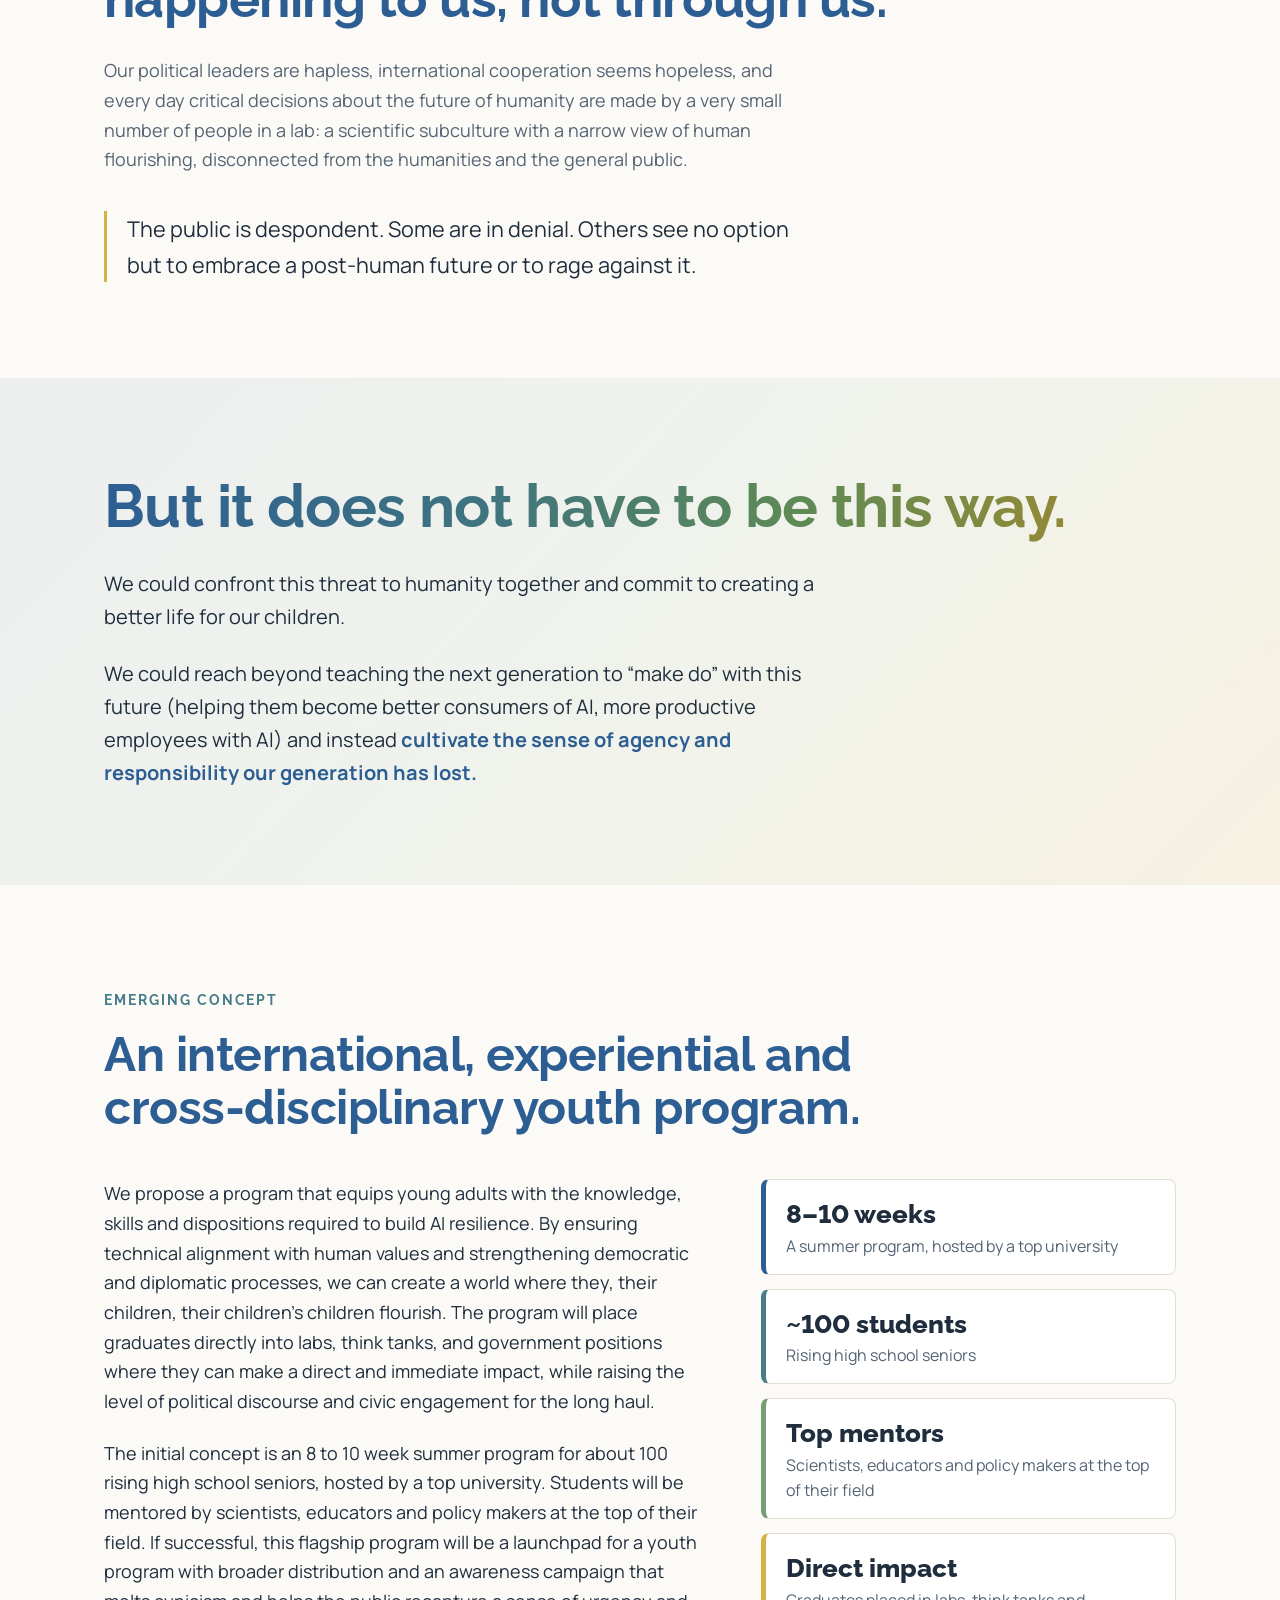
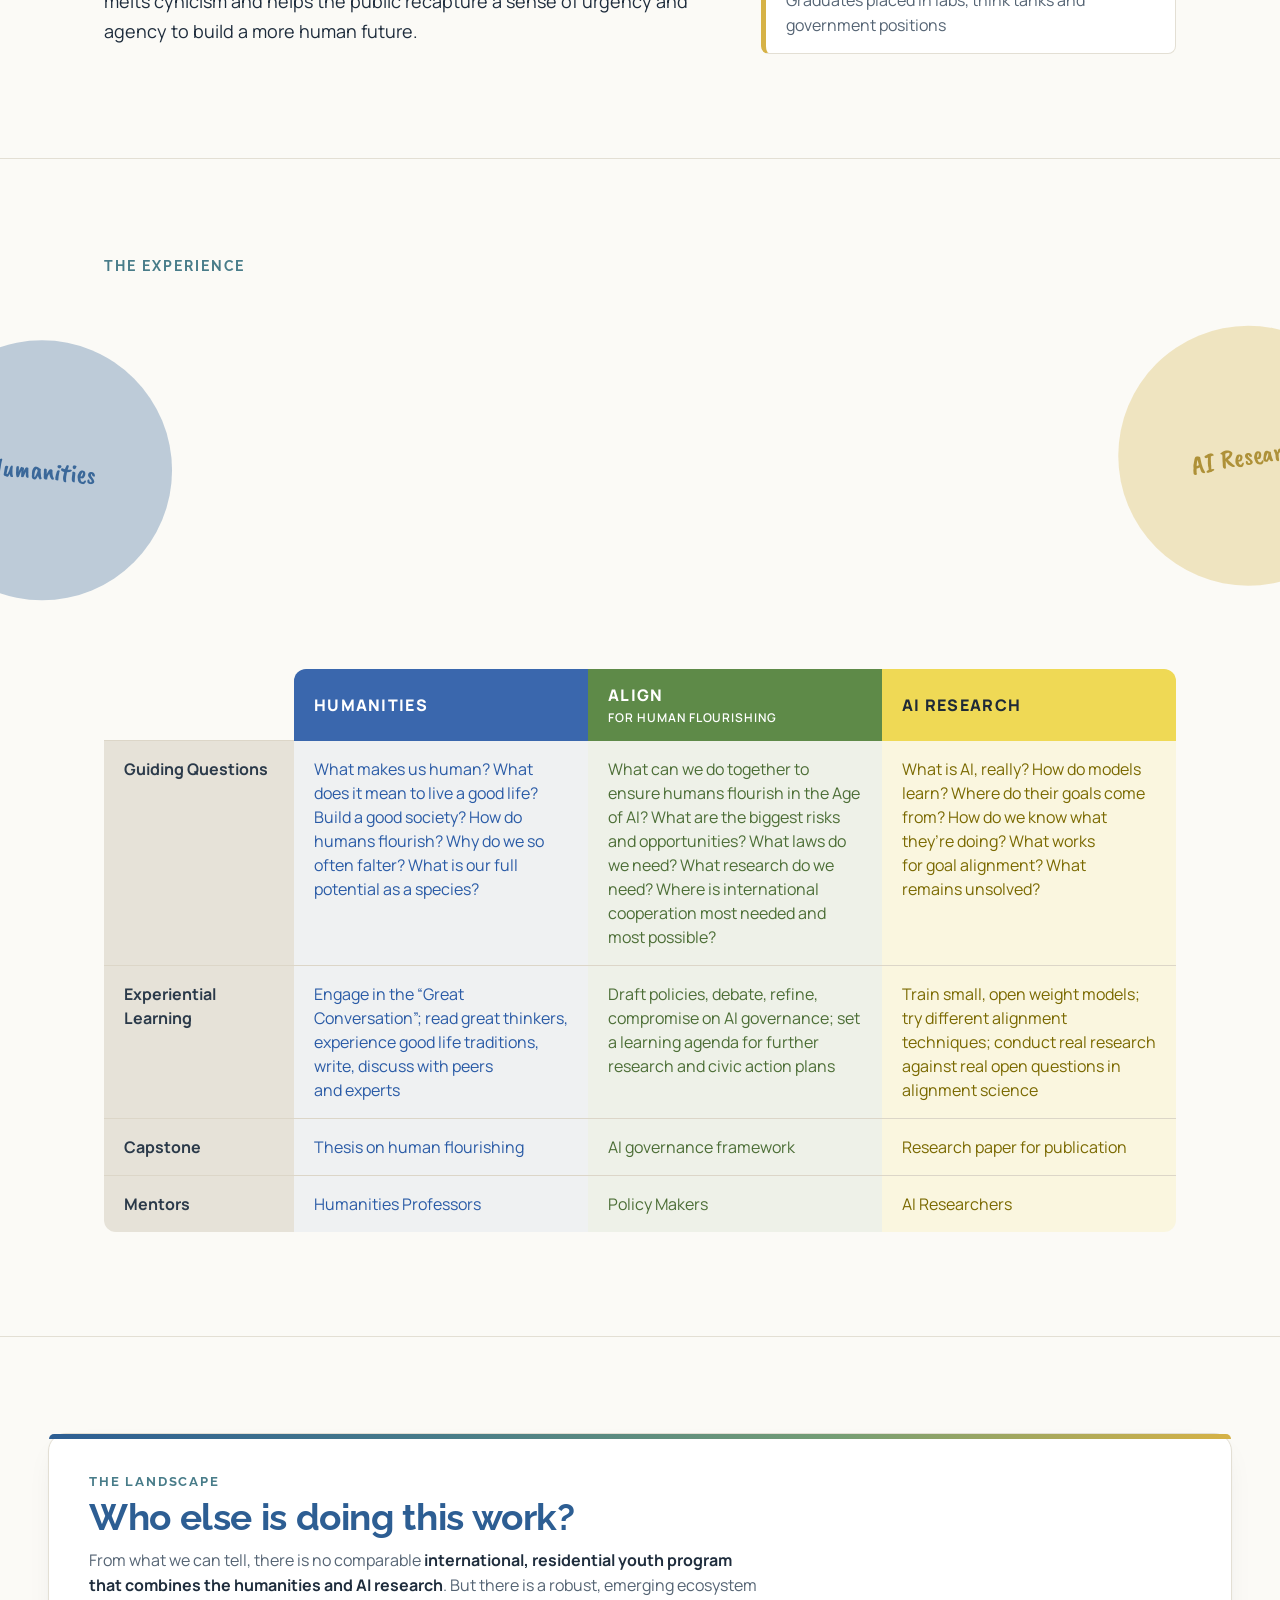
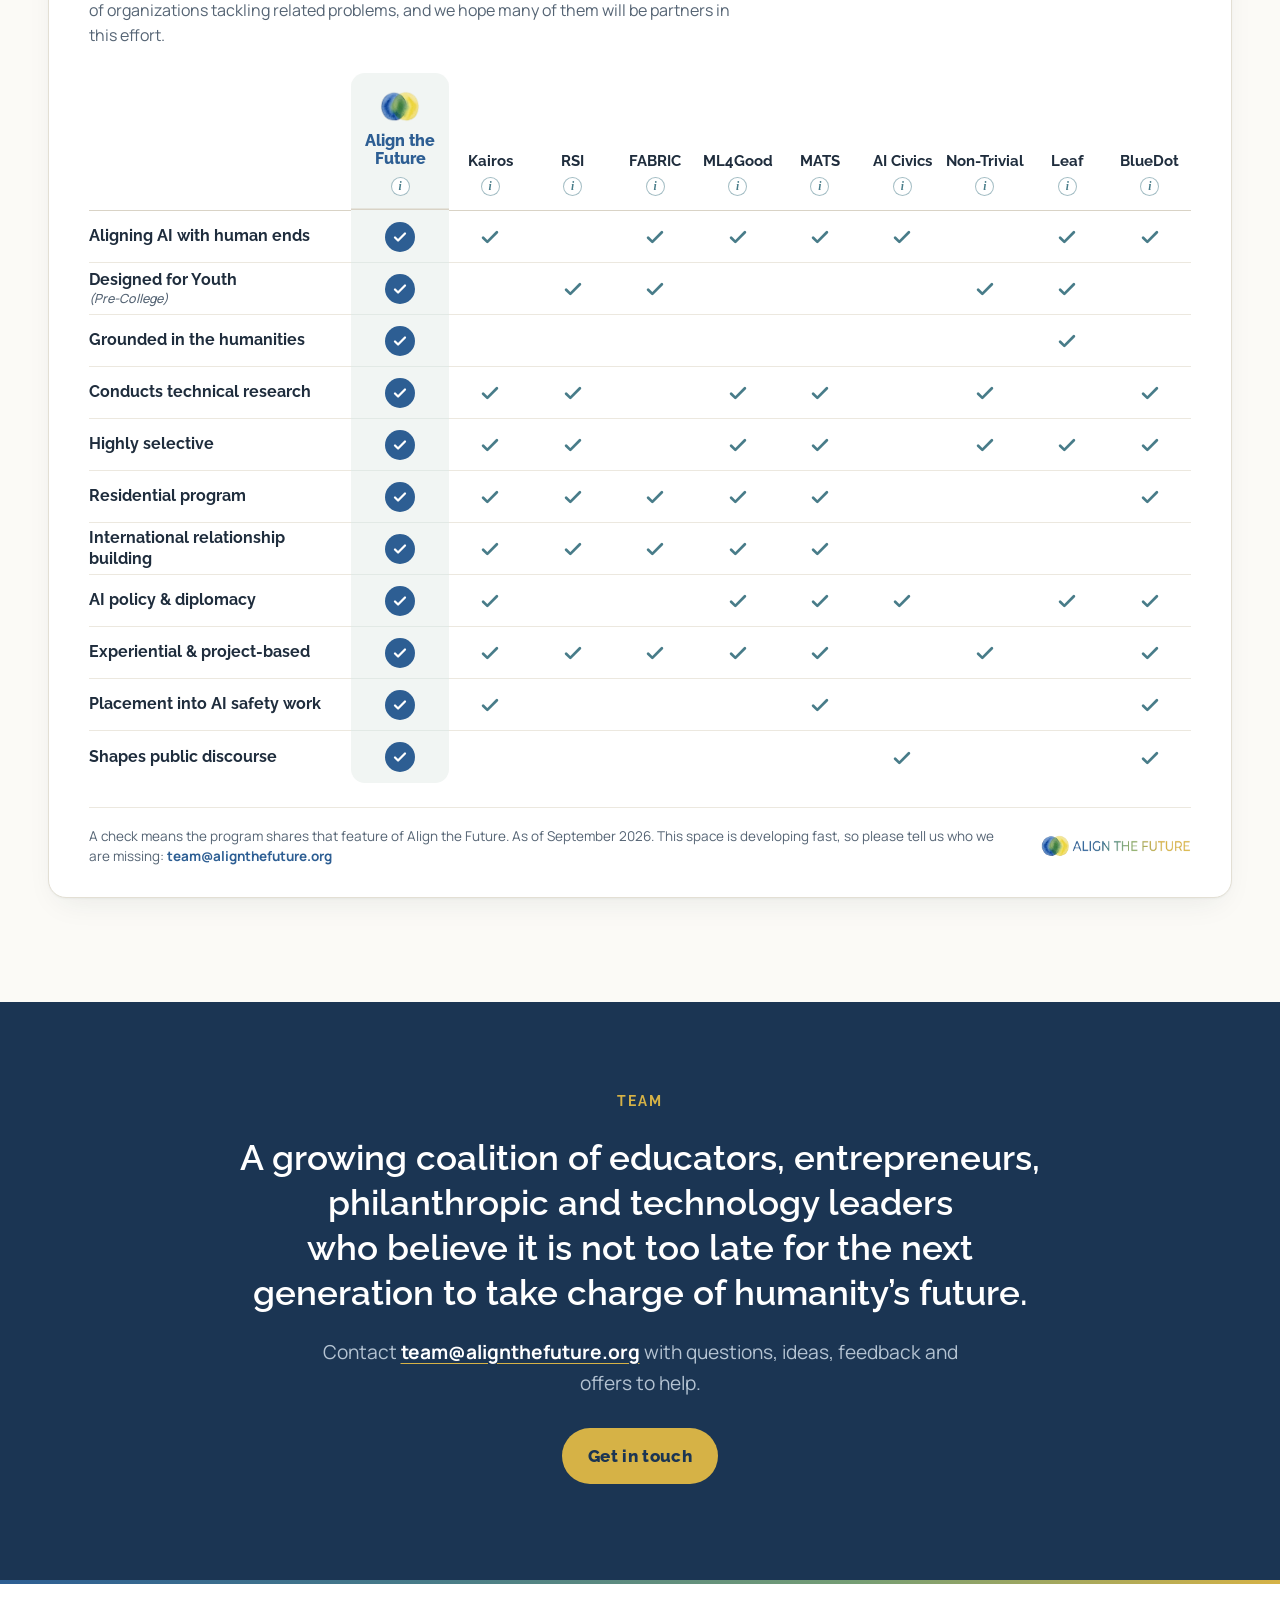
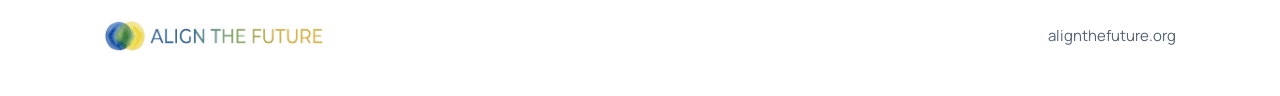
==== commit 18b251f6: "Landscape: "Designed for Youth (Pre-College)" moves up to the second row Renamed from "Built for hig" ====
--- a/index.html
+++ b/index.html
@@ -298,13 +298,13 @@
           </thead>
           <tbody>
             <tr><th scope="row">Aligning AI with human ends</th><td class="atf"><i role="img" aria-label="Yes"></i></td><td><i role="img" aria-label="Yes"></i></td><td><span class="sr">No</span></td><td><i role="img" aria-label="Yes"></i></td><td><i role="img" aria-label="Yes"></i></td><td><i role="img" aria-label="Yes"></i></td><td><i role="img" aria-label="Yes"></i></td><td><span class="sr">No</span></td><td><i role="img" aria-label="Yes"></i></td><td><i role="img" aria-label="Yes"></i></td></tr>
+            <tr><th scope="row">Designed for Youth<span class="sub">(Pre-College)</span></th><td class="atf"><i role="img" aria-label="Yes"></i></td><td><span class="sr">No</span></td><td><i role="img" aria-label="Yes"></i></td><td><i role="img" aria-label="Yes"></i></td><td><span class="sr">No</span></td><td><span class="sr">No</span></td><td><span class="sr">No</span></td><td><i role="img" aria-label="Yes"></i></td><td><i role="img" aria-label="Yes"></i></td><td><span class="sr">No</span></td></tr>
             <tr><th scope="row">Grounded in the humanities</th><td class="atf"><i role="img" aria-label="Yes"></i></td><td><span class="sr">No</span></td><td><span class="sr">No</span></td><td><span class="sr">No</span></td><td><span class="sr">No</span></td><td><span class="sr">No</span></td><td><span class="sr">No</span></td><td><span class="sr">No</span></td><td><i role="img" aria-label="Yes"></i></td><td><span class="sr">No</span></td></tr>
             <tr><th scope="row">Conducts technical research</th><td class="atf"><i role="img" aria-label="Yes"></i></td><td><i role="img" aria-label="Yes"></i></td><td><i role="img" aria-label="Yes"></i></td><td><span class="sr">No</span></td><td><i role="img" aria-label="Yes"></i></td><td><i role="img" aria-label="Yes"></i></td><td><span class="sr">No</span></td><td><i role="img" aria-label="Yes"></i></td><td><span class="sr">No</span></td><td><i role="img" aria-label="Yes"></i></td></tr>
             <tr><th scope="row">Highly selective</th><td class="atf"><i role="img" aria-label="Yes"></i></td><td><i role="img" aria-label="Yes"></i></td><td><i role="img" aria-label="Yes"></i></td><td><span class="sr">No</span></td><td><i role="img" aria-label="Yes"></i></td><td><i role="img" aria-label="Yes"></i></td><td><span class="sr">No</span></td><td><i role="img" aria-label="Yes"></i></td><td><i role="img" aria-label="Yes"></i></td><td><i role="img" aria-label="Yes"></i></td></tr>
             <tr><th scope="row">Residential program</th><td class="atf"><i role="img" aria-label="Yes"></i></td><td><i role="img" aria-label="Yes"></i></td><td><i role="img" aria-label="Yes"></i></td><td><i role="img" aria-label="Yes"></i></td><td><i role="img" aria-label="Yes"></i></td><td><i role="img" aria-label="Yes"></i></td><td><span class="sr">No</span></td><td><span class="sr">No</span></td><td><span class="sr">No</span></td><td><i role="img" aria-label="Yes"></i></td></tr>
             <tr><th scope="row">International relationship building</th><td class="atf"><i role="img" aria-label="Yes"></i></td><td><i role="img" aria-label="Yes"></i></td><td><i role="img" aria-label="Yes"></i></td><td><i role="img" aria-label="Yes"></i></td><td><i role="img" aria-label="Yes"></i></td><td><i role="img" aria-label="Yes"></i></td><td><span class="sr">No</span></td><td><span class="sr">No</span></td><td><span class="sr">No</span></td><td><span class="sr">No</span></td></tr>
             <tr><th scope="row">AI policy &amp; diplomacy</th><td class="atf"><i role="img" aria-label="Yes"></i></td><td><i role="img" aria-label="Yes"></i></td><td><span class="sr">No</span></td><td><span class="sr">No</span></td><td><i role="img" aria-label="Yes"></i></td><td><i role="img" aria-label="Yes"></i></td><td><i role="img" aria-label="Yes"></i></td><td><span class="sr">No</span></td><td><i role="img" aria-label="Yes"></i></td><td><i role="img" aria-label="Yes"></i></td></tr>
-            <tr><th scope="row">Built for high schoolers</th><td class="atf"><i role="img" aria-label="Yes"></i></td><td><span class="sr">No</span></td><td><i role="img" aria-label="Yes"></i></td><td><i role="img" aria-label="Yes"></i></td><td><span class="sr">No</span></td><td><span class="sr">No</span></td><td><span class="sr">No</span></td><td><i role="img" aria-label="Yes"></i></td><td><i role="img" aria-label="Yes"></i></td><td><span class="sr">No</span></td></tr>
             <tr><th scope="row">Experiential &amp; project-based</th><td class="atf"><i role="img" aria-label="Yes"></i></td><td><i role="img" aria-label="Yes"></i></td><td><i role="img" aria-label="Yes"></i></td><td><i role="img" aria-label="Yes"></i></td><td><i role="img" aria-label="Yes"></i></td><td><i role="img" aria-label="Yes"></i></td><td><span class="sr">No</span></td><td><i role="img" aria-label="Yes"></i></td><td><span class="sr">No</span></td><td><i role="img" aria-label="Yes"></i></td></tr>
             <tr><th scope="row">Placement into AI safety work</th><td class="atf"><i role="img" aria-label="Yes"></i></td><td><i role="img" aria-label="Yes"></i></td><td><span class="sr">No</span></td><td><span class="sr">No</span></td><td><span class="sr">No</span></td><td><i role="img" aria-label="Yes"></i></td><td><span class="sr">No</span></td><td><span class="sr">No</span></td><td><span class="sr">No</span></td><td><i role="img" aria-label="Yes"></i></td></tr>
             <tr><th scope="row">Shapes public discourse</th><td class="atf"><i role="img" aria-label="Yes"></i></td><td><span class="sr">No</span></td><td><span class="sr">No</span></td><td><span class="sr">No</span></td><td><span class="sr">No</span></td><td><span class="sr">No</span></td><td><i role="img" aria-label="Yes"></i></td><td><span class="sr">No</span></td><td><span class="sr">No</span></td><td><i role="img" aria-label="Yes"></i></td></tr>
--- a/assets/landscape/landscape.css
+++ b/assets/landscape/landscape.css
@@ -58,6 +58,7 @@
   font-family: var(--display); font-size: 15.5px; font-weight: 700; line-height: 1.3;
   color: var(--ink);
 }
+.landscape tbody th .sub { display: block; margin-top: 1px; font-family: var(--sans); font-size: 12.5px; font-style: italic; font-weight: 500; line-height: 1.3; color: var(--muted); }
 .landscape tbody td, .landscape tbody th { height: 52px; border-bottom: 1px solid var(--rule); }
 .landscape tbody tr:last-child > * { border-bottom: 0; }
 .landscape tbody tr:hover > th, .landscape tbody tr:hover > td:not(.atf) { background: #FAF8F3; }
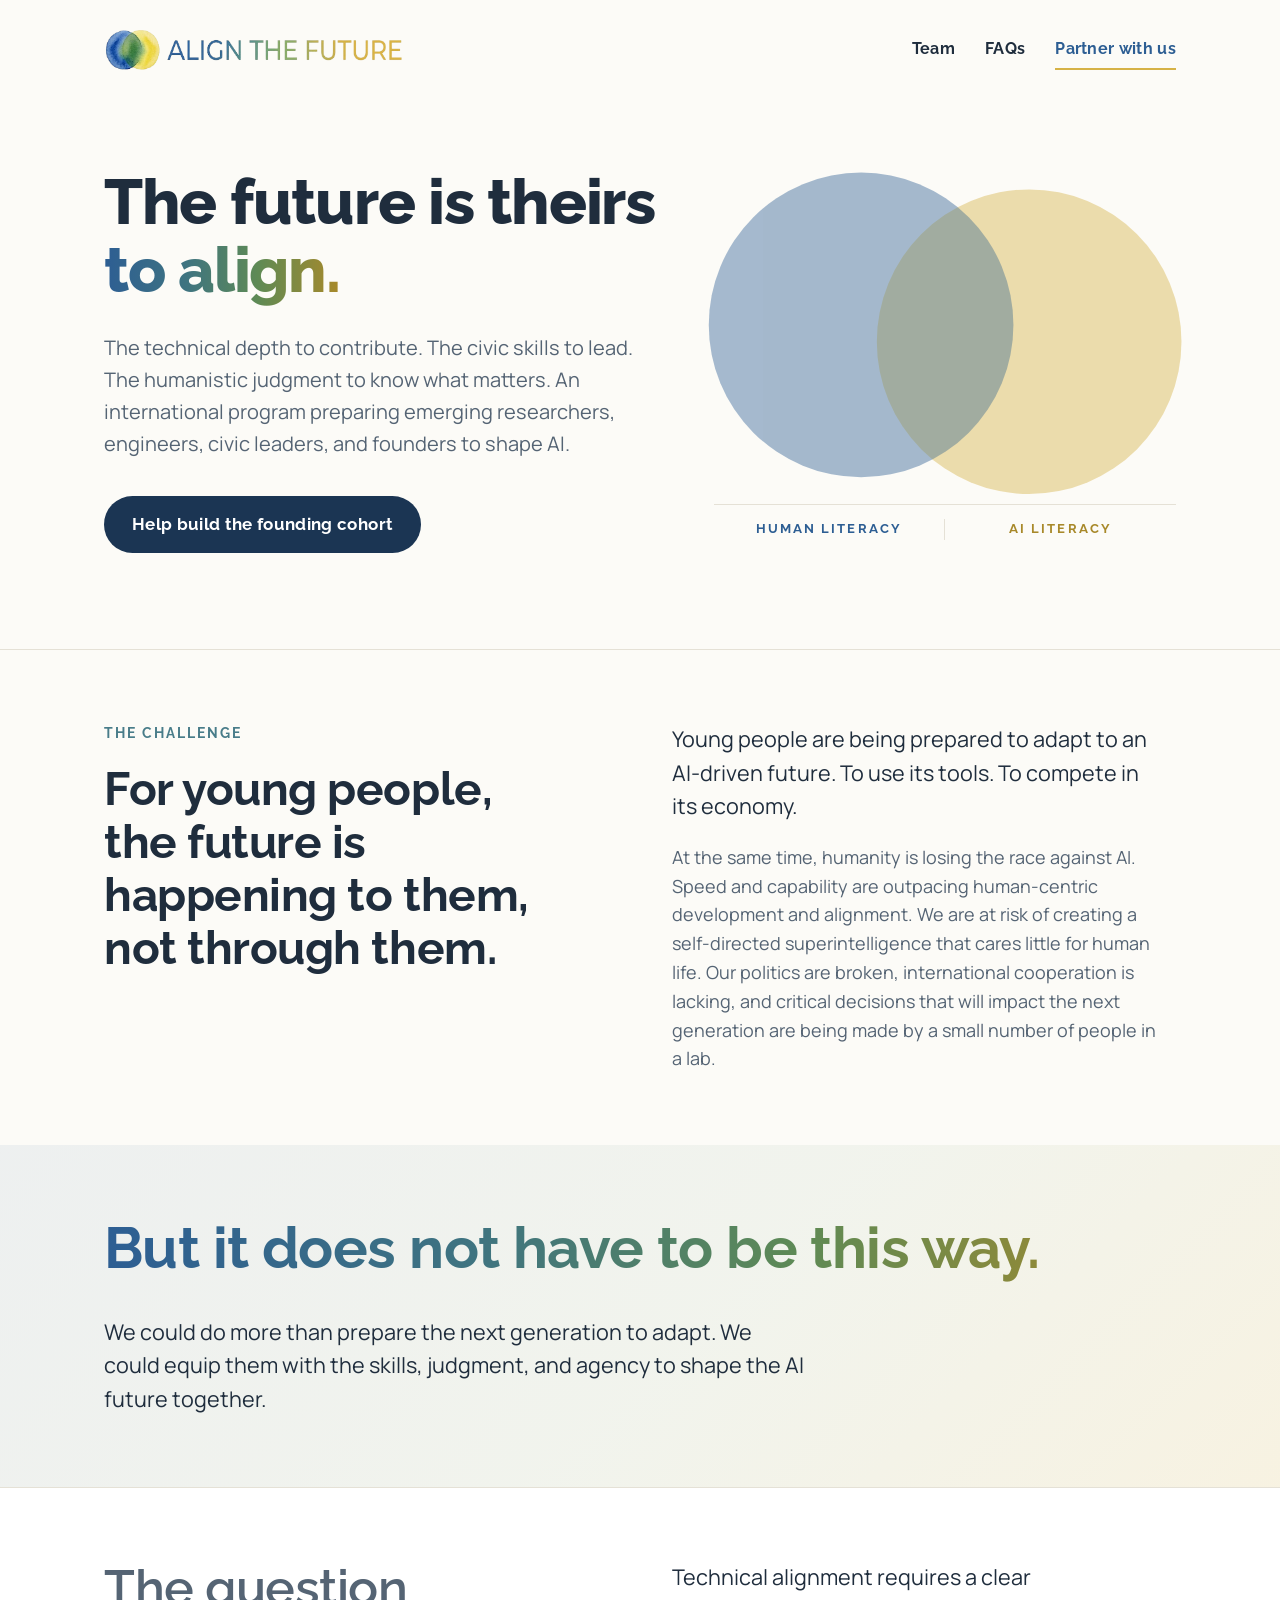
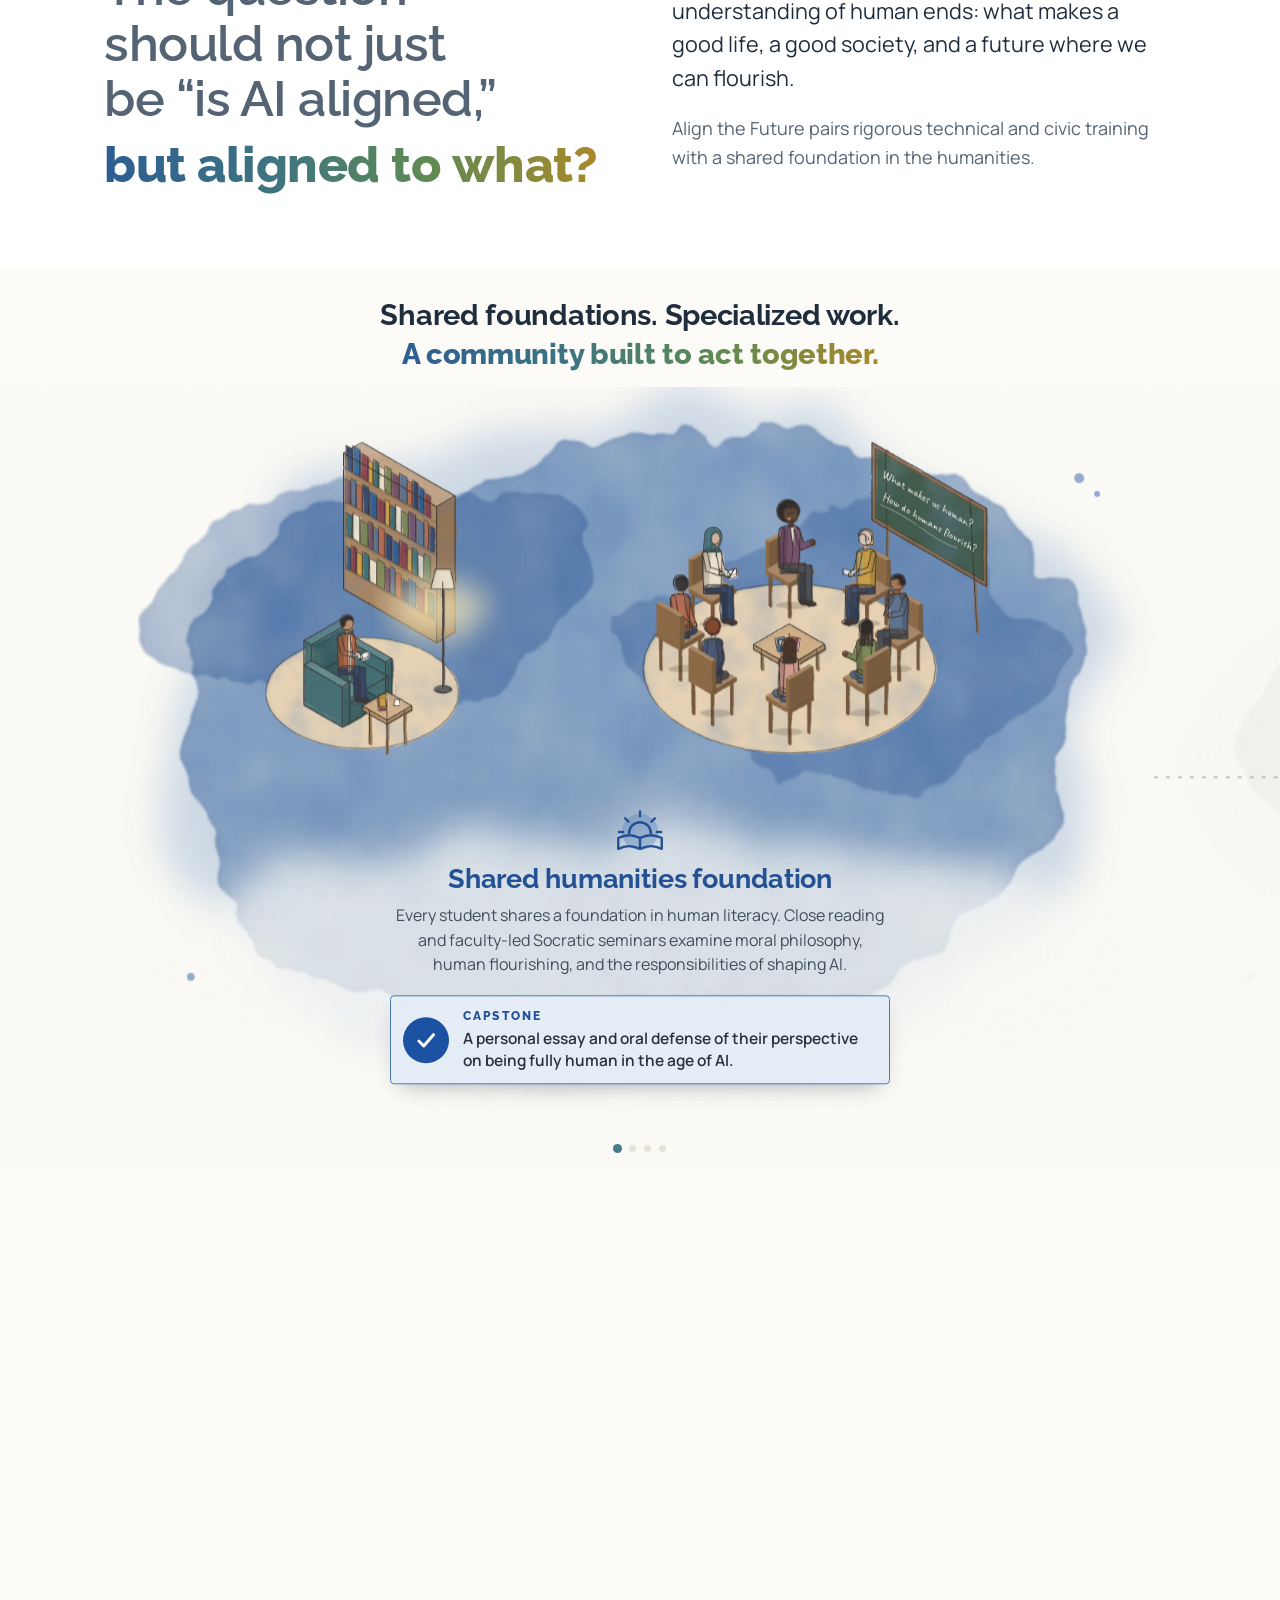
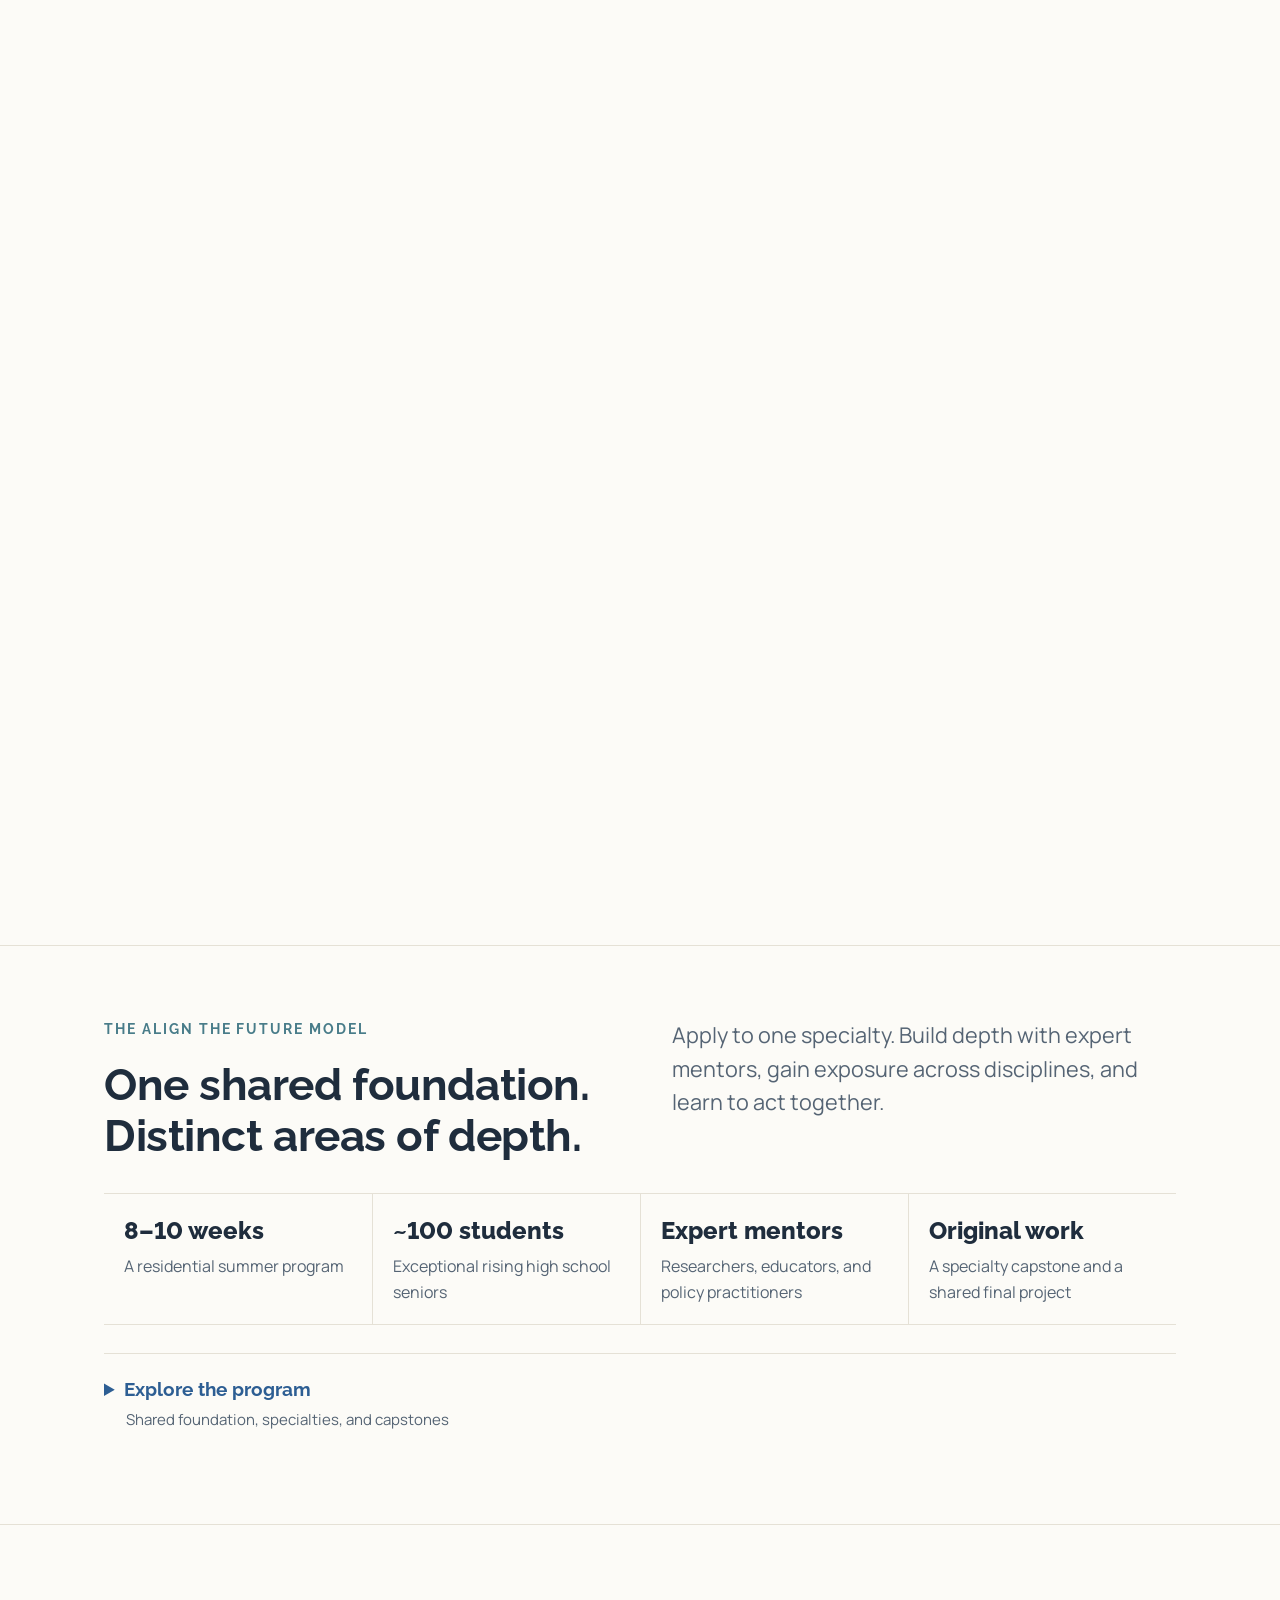
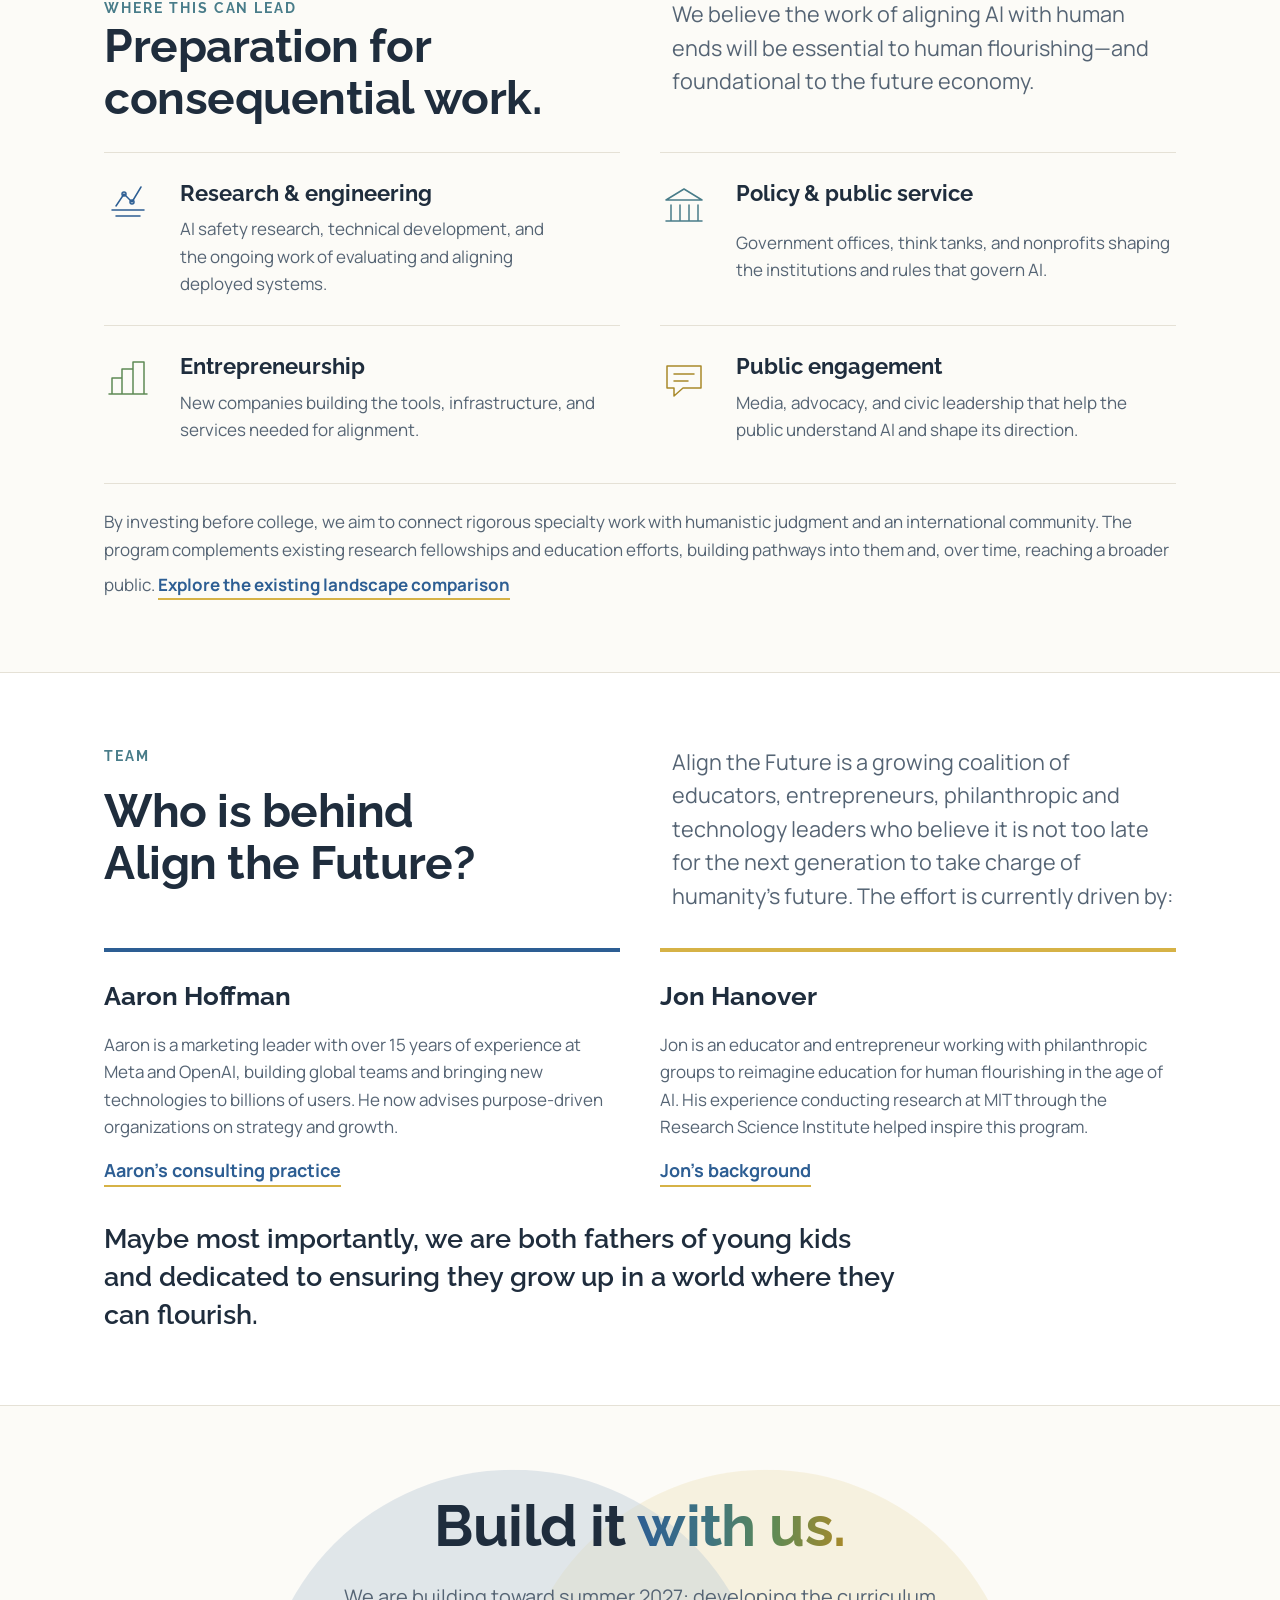
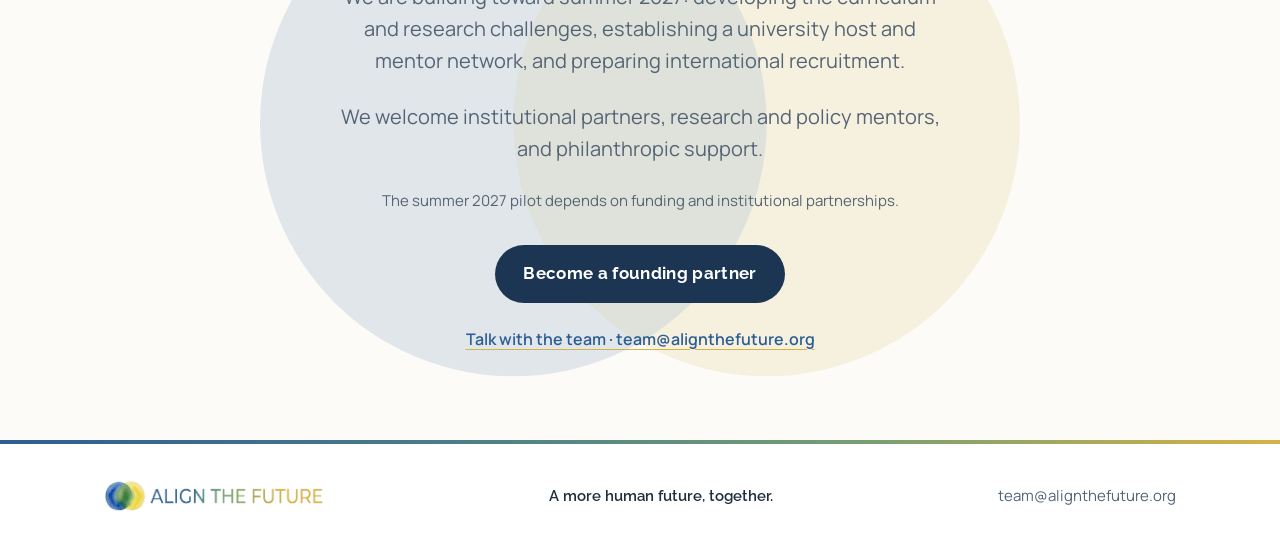
==== commit a33b99ad: "Publish approved homepage: index.html" ====
--- a/index.html
+++ b/index.html
@@ -4,11 +4,12 @@
 <meta charset="utf-8">
 <meta name="viewport" content="width=device-width, initial-scale=1">
 <title>Align the Future</title>
-<meta name="description" content="An international, experiential and cross-disciplinary youth program that prepares the best minds of the next generation to lead us into an aligned future together.">
+<link rel="canonical" href="https://alignthefuture.org/">
+<meta property="og:url" content="https://alignthefuture.org/">
+<meta name="description" content="The technical depth to contribute. The civic skills to lead. The humanistic judgment to know what matters. An international program preparing emerging researchers, engineers, civic leaders, and founders to shape AI.">
 <meta property="og:title" content="Align the Future">
-<meta property="og:description" content="Prepare the best minds of the next generation to lead us into an aligned future together.">
+<meta property="og:description" content="The future is theirs to align.">
 <meta property="og:type" content="website">
-<meta property="og:url" content="https://alignthefuture.org/">
 <meta property="og:image" content="https://alignthefuture.org/brand/png/og-image.png">
 <meta name="twitter:card" content="summary_large_image">
 <link rel="icon" href="/brand/favicon-32.png" type="image/png" sizes="32x32">
@@ -18,490 +19,457 @@
 <link rel="preconnect" href="https://fonts.googleapis.com">
 <link rel="preconnect" href="https://fonts.gstatic.com" crossorigin>
 <link rel="stylesheet" href="/assets/site/site.css">
-<link rel="stylesheet" href="/assets/venn/venn.css">
-<link rel="stylesheet" href="/assets/landscape/landscape.css">
-<link rel="stylesheet" href="https://fonts.googleapis.com/css2?family=Raleway:wght@500..800&family=Manrope:wght@400..800&family=Caveat+Brush&display=swap">
+<link rel="stylesheet" href="https://fonts.googleapis.com/css2?family=Raleway:wght@500..800&family=Manrope:wght@400..800&family=Caveat:wght@400..700&display=swap">
 <style>
-  /* Key question: the hero */
-  .question { position: relative; overflow: hidden; }
-  .question .wrap { position: relative; padding-top: 72px; padding-bottom: 96px; }
-  .question .circles {
-    position: absolute; z-index: 0;
-    right: -74px; top: 10px;
-    width: 560px; height: auto;
-    opacity: 0.16;
-    pointer-events: none;
-  }
-  /* The animated pair replaces the static one once the script runs */
-  .question .dance { position: absolute; inset: 0; width: 100%; height: 100%; z-index: 0; pointer-events: none; display: none; }
-  .question.is-dancing .dance { display: block; }
-  .question.is-dancing .circles { display: none; }
-  .question .copy { position: relative; z-index: 1; max-width: 780px; }
-  .question h1 {
-    font-size: clamp(2.1rem, 4.4vw, 3.4rem);
-    line-height: 1.14;
-    font-weight: 600;
-    color: var(--ink);
-  }
-  .question h1 .ramp-text { font-weight: 800; }
-
-  /* Situation */
-  .situation { background: var(--deep); color: var(--on-deep); }
-  .situation .wrap { padding-top: 88px; padding-bottom: 96px; }
-  .situation .copy { max-width: 780px; display: flex; flex-direction: column; gap: 24px; }
-  .situation h2 {
-    font-size: clamp(2.2rem, 4.8vw, 3.75rem);
-    line-height: 1.06;
-    color: #fff;
-  }
-  .situation .lead { font-size: clamp(1.2rem, 2vw, 1.45rem); line-height: 1.5; color: var(--on-deep); }
-  .situation .more { color: var(--on-deep-muted); max-width: 700px; }
-  .situation strong { color: var(--gold); }
-
-  /* Complication */
-  .complication .wrap { padding-top: 88px; padding-bottom: 96px; display: flex; flex-direction: column; gap: 28px; }
-  .complication .eyebrow + .kicker { margin-top: -14px; }
-  .complication .eyebrow { font-size: 15px; }
-  .complication .kicker { font-size: clamp(1.15rem, 1.8vw, 1.35rem); color: var(--muted); }
-  .complication h2 {
-    font-size: clamp(2rem, 4.2vw, 3.25rem);
-    line-height: 1.12;
-    color: var(--blue);
-  }
-  .complication p.body { color: var(--muted); max-width: 700px; }
-  .complication .despair {
-    margin-top: 8px;
-    padding-left: 20px;
-    border-left: 3px solid var(--gold);
-    font-size: clamp(1.15rem, 1.8vw, 1.35rem);
-    color: var(--ink);
-    max-width: 700px;
-  }
-
-  /* The turn, washed in the logo colors */
+  /* Human, not playful: the watercolor brand, set with more room and a
+     quieter, editorial rhythm. Section names avoid the class names used by
+     the student experience (stage, world, scene, wash, cap, paper, cue,
+     progress), whose styles are loaded into this page with it. */
+  body { background: #FBFAF6; }
+  .v2 section { position: relative; }
+  .v2 .lead { font-size: clamp(1.15rem, 1.8vw, 1.35rem); line-height: 1.55; }
+  .v2 .soft { color: var(--muted); }
+  .v2 .split { display: grid; grid-template-columns: minmax(0, 1fr) minmax(0, 1fr); gap: 64px; align-items: start; }
+  .v2 .stack { display: flex; flex-direction: column; gap: 20px; }
+  .v2 .note { font-size: 15px; color: var(--muted); }
+
+  /* Header: the shared one, plus the invitation */
+  .nav a.invite { color: var(--blue); border-bottom-color: var(--gold); }
+
+  /* Hero */
+  .hero .wrap { display: grid; grid-template-columns: minmax(0, 1.3fr) minmax(0, 1fr); gap: 48px; align-items: center; padding-top: 72px; padding-bottom: 112px; }
+  .hero h1 { font-size: clamp(2.1rem, 4.3vw, 3.4rem); line-height: 1.1; font-weight: 800; letter-spacing: -0.02em; color: var(--ink); text-wrap: pretty; }
+  .hero h1 .ramp-text { padding-bottom: 0.06em; }
+  .hero .intro { margin-top: 28px; max-width: 560px; font-size: clamp(1.1rem, 1.6vw, 1.25rem); line-height: 1.6; color: var(--muted); }
+  .button {
+    display: inline-block;
+    padding: 15px 28px;
+    border-radius: 999px;
+    background: var(--deep); color: #fff;
+    font-family: var(--display); font-weight: 700; font-size: 17px; letter-spacing: 0.02em;
+    text-decoration: none;
+  }
+  .button:hover, .button:focus-visible { background: var(--blue); }
+  .hero .button { margin-top: 36px; }
+
+  /* The pair: plain Humanities and AI circles. They rest, hold, dance for
+     about 24 seconds (the homepage duet, a little longer) and settle back. */
+  .hero { overflow: hidden; }
+  .hero .copy { position: relative; z-index: 1; }
+  .pair-fig { margin: 0; display: flex; flex-direction: column; align-items: center; }
+  .pair { position: relative; width: min(100%, 440px); aspect-ratio: 440 / 290; }
+  .pair svg { position: absolute; inset: 0; width: 100%; height: 100%; overflow: visible; }
+  .pair-fig figcaption { margin-top: 18px; width: min(100%, 440px); text-align: center; display: flex; flex-direction: column; align-items: center; gap: 6px; }
+  .pair-fig .fields { width: 100%; display: grid; grid-template-columns: 1fr 1fr; border-top: 1px solid var(--rule); padding-top: 14px; }
+  .pair-fig .fields span { font-family: var(--display); font-weight: 700; font-size: 13px; letter-spacing: 0.16em; text-transform: uppercase; }
+  .pair-fig .fields span:first-child { color: var(--blue); border-right: 1px solid var(--rule); }
+  .pair-fig .fields span:last-child { color: #A8892A; }
+
+  /* The challenge */
+  .challenge { border-top: 1px solid var(--rule); }
+  .challenge .wrap { padding-top: 104px; padding-bottom: 104px; }
+  .challenge h2 { margin-top: 18px; font-size: clamp(2rem, 3.8vw, 2.9rem); line-height: 1.14; }
+
+  /* It does not have to be this way, washed in the logo colors */
   .turn { background: linear-gradient(135deg, rgba(45, 94, 147, 0.07), rgba(117, 158, 117, 0.08) 55%, rgba(214, 178, 70, 0.12)); }
-  .turn .wrap { padding-top: 96px; padding-bottom: 96px; display: flex; flex-direction: column; gap: 24px; }
-  .turn h2 { font-size: clamp(2.2rem, 4.8vw, 3.75rem); line-height: 1.08; padding-bottom: 0.06em; }
-  .turn p { font-size: clamp(1.1rem, 1.6vw, 1.25rem); max-width: 740px; }
-
-  /* Concept */
-  .concept .wrap { padding-top: 104px; padding-bottom: 104px; }
-  .concept header { display: flex; flex-direction: column; gap: 16px; max-width: 860px; margin-bottom: 44px; }
-  .concept h2 { font-size: clamp(2rem, 4vw, 3rem); line-height: 1.12; color: var(--blue); }
-  .concept .cols { display: grid; grid-template-columns: minmax(0, 1.45fr) minmax(0, 1fr); gap: 56px; align-items: start; }
-  .concept .text { display: flex; flex-direction: column; gap: 22px; }
-  .facts { list-style: none; margin: 0; padding: 0; display: flex; flex-direction: column; gap: 14px; }
-  .facts li {
-    background: #fff;
-    border: 1px solid var(--rule);
-    border-left: 5px solid;
-    border-radius: 8px;
-    padding: 16px 20px;
-    line-height: 1.4;
-  }
-  .facts li:nth-child(1) { border-left-color: var(--blue); }
-  .facts li:nth-child(2) { border-left-color: var(--teal); }
-  .facts li:nth-child(3) { border-left-color: var(--sage); }
-  .facts li:nth-child(4) { border-left-color: var(--gold); }
-  .facts b { display: block; font-family: var(--display); font-size: 26px; font-weight: 800; color: var(--ink); font-variant-numeric: lining-nums; }
+  .turn .wrap { padding-top: 112px; padding-bottom: 112px; }
+  .turn h2 { font-size: clamp(2.2rem, 4.6vw, 3.6rem); line-height: 1.08; padding-bottom: 0.06em; }
+  .turn .stack { margin-top: 32px; max-width: 760px; gap: 18px; }
+  .turn .choose { font-family: var(--display); font-weight: 700; font-size: clamp(1.3rem, 2.2vw, 1.65rem); line-height: 1.35; color: var(--ink); }
+
+  /* Aligned to what? */
+  .belief { background: #fff; border-top: 1px solid var(--rule); }
+  .belief .wrap { padding-top: 112px; padding-bottom: 112px; }
+  .belief h2 { font-size: clamp(2rem, 4vw, 3.1rem); line-height: 1.12; }
+  .belief h2 .setup { display: block; color: var(--muted); font-weight: 600; }
+  .belief h2 .ramp-text { display: inline-block; margin-top: 10px; font-weight: 800; padding-bottom: 0.08em; }
+  .belief .gap { margin-top: 12px; padding-top: 28px; border-top: 1px solid rgba(31, 45, 61, 0.15); }
+  .belief .gap h3 { margin: 0 0 12px; font-family: var(--display); font-size: 1.45rem; line-height: 1.3; color: var(--ink); }
+
+  /* The model */
+  .model { border-top: 1px solid var(--rule); }
+  .model .wrap { padding-top: 104px; padding-bottom: 96px; }
+  .model h2 { margin-top: 18px; font-size: clamp(1.9rem, 3.6vw, 2.75rem); line-height: 1.16; }
+  .model .status { margin-top: 56px; padding-top: 22px; border-top: 1px solid var(--rule); }
+  .facts { list-style: none; margin: 22px 0 0; padding: 0; display: grid; grid-template-columns: repeat(4, minmax(0, 1fr)); gap: 16px; }
+  .facts li { background: #fff; border: 1px solid var(--rule); border-top: 4px solid; border-radius: 8px; padding: 18px 20px 20px; line-height: 1.4; }
+  .facts li:nth-child(1) { border-top-color: var(--blue); }
+  .facts li:nth-child(2) { border-top-color: var(--teal); }
+  .facts li:nth-child(3) { border-top-color: var(--sage); }
+  .facts li:nth-child(4) { border-top-color: var(--gold); }
+  .facts b { display: block; margin-bottom: 6px; font-family: var(--display); font-size: 24px; font-weight: 800; color: var(--ink); font-variant-numeric: lining-nums; }
   .facts span { color: var(--muted); font-size: 16px; }
 
-  /* Three pillars (the Venn) */
-  .pillars { border-top: 1px solid var(--rule); }
-  .pillars .wrap { padding-top: 96px; padding-bottom: 104px; }
-  .pillars { overflow: hidden; }
-  .pillars header { margin-bottom: 8px; }
-  .pillars .duet { display: block; width: 100%; height: 300px; overflow: visible; margin-bottom: 32px; }
-  .dance text, .duet text { font-family: "Caveat Brush", "Caveat", cursive; text-anchor: middle; dominant-baseline: central; }
-
+  /* The student experience, loaded from /studentexperience/ */
+  .journey-slot .wrap { padding-top: 24px; padding-bottom: 24px; }
+  .journey-slot a { color: var(--blue); font-weight: 700; }
+  .journey-q { position: sticky; top: 0; z-index: 6; margin: 0; padding: 28px 24px 14px; background: #FCFBF7; text-align: center; }
+  .journey-q h2 { max-width: 920px; margin: 0 auto; font-size: clamp(1.2rem, 2.3vw, 1.85rem); line-height: 1.3; font-weight: 700; color: var(--ink); }
+  .journey-q .ramp-text { font-weight: 800; }
+  @media (prefers-reduced-motion: no-preference) {
+    .journey .stage { top: var(--qh, 0px); height: calc(100svh - var(--qh, 0px)); }
+  }
+
+  /* Theory of change */
+  .change { border-top: 1px solid var(--rule); }
+  .change .wrap { padding-top: 104px; padding-bottom: 104px; }
+  .change h2 { font-size: clamp(2rem, 3.8vw, 2.9rem); line-height: 1.12; }
+  .steps { list-style: none; margin: 56px 0 0; padding: 0; display: grid; grid-template-columns: repeat(4, minmax(0, 1fr)); border-top: 1px solid var(--rule); }
+  .steps li { padding: 26px 24px 8px 0; display: flex; flex-direction: column; gap: 10px; }
+  .steps li + li { padding-left: 24px; border-left: 1px solid var(--rule); }
+  .steps .n { font-family: var(--display); font-weight: 800; font-size: 15px; letter-spacing: 0.1em; }
+  .steps li:nth-child(1) .n { color: var(--blue); }
+  .steps li:nth-child(2) .n { color: var(--teal); }
+  .steps li:nth-child(3) .n { color: #5E8A55; }
+  .steps li:nth-child(4) .n { color: #A8892A; }
+  .steps h3 { margin: 0; font-family: var(--display); font-size: 1.3rem; line-height: 1.25; color: var(--ink); }
+  .steps p { color: var(--muted); font-size: 17px; }
+  .flagship { margin-top: 56px; display: grid; grid-template-columns: minmax(0, 0.8fr) minmax(0, 2fr); gap: 32px; padding: 26px 0 26px 26px; border-left: 4px solid var(--sage); }
+  .flagship strong { color: var(--ink); font-family: var(--display); font-size: 1.2rem; line-height: 1.35; }
+  .flagship p { color: var(--muted); }
+
+  .text-link { display: inline-block; margin-top: 16px; color: var(--blue); font-weight: 700; text-decoration: none; border-bottom: 2px solid var(--gold); }
   /* Team */
-  .team { background: var(--deep); color: var(--on-deep); }
-  .team .wrap { padding-top: 88px; padding-bottom: 96px; display: flex; flex-direction: column; align-items: center; text-align: center; gap: 22px; }
-  .team .eyebrow { color: var(--gold); }
-  .team .coalition { font-family: var(--display); font-weight: 600; font-size: clamp(1.5rem, 2.9vw, 2.2rem); line-height: 1.28; color: #fff; max-width: 860px; text-wrap: balance; }
-  .team .contact { color: var(--on-deep-muted); font-size: clamp(1.05rem, 1.5vw, 1.2rem); max-width: 640px; }
-  .team .contact a { color: #fff; font-weight: 700; text-decoration: underline; text-decoration-color: var(--gold); text-underline-offset: 4px; }
-  .team .button {
-    margin-top: 6px;
-    display: inline-block;
-    padding: 14px 26px;
-    border-radius: 999px;
-    background: var(--gold);
-    color: var(--deep);
-    font-family: var(--display); font-weight: 800; font-size: 17px; letter-spacing: 0.02em;
-    text-decoration: none;
-  }
-  .team .button:hover, .team .button:focus-visible { background: #E4C45F; }
-
-  /* Who else is doing this work (the graphic itself is in assets/landscape) */
-  .others { border-top: 1px solid var(--rule); }
-  .others .wrap { padding-top: 96px; padding-bottom: 104px; }
-
-  @media (max-width: 860px) {
-    .concept .cols { grid-template-columns: minmax(0, 1fr); gap: 36px; }
+  .people { background: #fff; border-top: 1px solid var(--rule); }
+  .people .wrap { padding-top: 104px; padding-bottom: 104px; }
+  .people h2 { margin-top: 18px; font-size: clamp(2rem, 3.8vw, 2.9rem); line-height: 1.12; }
+  .bios { margin-top: 56px; display: grid; grid-template-columns: repeat(2, minmax(0, 1fr)); gap: 40px; }
+  .bios article { border-top: 4px solid; padding-top: 24px; display: flex; flex-direction: column; gap: 14px; }
+  .bios article:nth-child(1) { border-top-color: var(--blue); }
+  .bios article:nth-child(2) { border-top-color: var(--gold); }
+  .bios h3 { margin: 0; font-family: var(--display); font-size: 1.6rem; color: var(--ink); }
+  .bios p { font-size: 17px; color: var(--muted); }
+  .bios p a { color: var(--blue); text-decoration: underline; text-decoration-color: rgba(45, 94, 147, 0.35); text-underline-offset: 3px; }
+  .bios .text-link { margin-top: 2px; align-self: flex-start; }
+  .closing { margin-top: 56px; max-width: 860px; font-family: var(--display); font-weight: 600; font-size: clamp(1.3rem, 2.3vw, 1.7rem); line-height: 1.4; color: var(--ink); }
+
+  /* Partner: the circles again, faint and at rest behind the invitation */
+  .partner { background: var(--paper); border-top: 1px solid var(--rule); overflow: hidden; }
+  .partner .rest { position: absolute; left: 50%; top: 50%; width: min(760px, 150%); transform: translate(-50%, -50%); opacity: 0.13; pointer-events: none; }
+  .partner .wrap { position: relative; padding-top: 128px; padding-bottom: 128px; display: flex; flex-direction: column; align-items: center; text-align: center; gap: 24px; }
+  .partner h2 { font-size: clamp(2.2rem, 4.6vw, 3.6rem); line-height: 1.1; color: var(--ink); }
+  .partner h2 .ramp-text { padding-bottom: 0.06em; }
+  .partner p { max-width: 620px; font-size: clamp(1.1rem, 1.6vw, 1.25rem); color: var(--muted); }
+  .partner .button { margin-top: 8px; }
+  .partner .mail { color: var(--blue); font-weight: 600; text-decoration: underline; text-decoration-color: var(--gold); text-underline-offset: 4px; font-size: 16px; }
+
+  footer .tagline { font-family: var(--display); font-weight: 600; color: var(--ink); }
+
+  @media (max-width: 900px) {
+    .hero .wrap { grid-template-columns: minmax(0, 1fr); gap: 56px; padding-bottom: 88px; }
+    .pair-fig { max-width: 380px; }
+    .v2 .split { grid-template-columns: minmax(0, 1fr); gap: 28px; }
+    .facts { grid-template-columns: repeat(2, minmax(0, 1fr)); }
+    .pillars { grid-template-columns: minmax(0, 1fr); gap: 40px; }
+    .steps { grid-template-columns: repeat(2, minmax(0, 1fr)); }
+    .steps li:nth-child(3) { padding-left: 0; border-left: 0; }
+    .steps li:nth-child(n+3) { border-top: 1px solid var(--rule); }
+    .flagship { grid-template-columns: minmax(0, 1fr); gap: 10px; }
+    .marks { grid-template-columns: minmax(0, 1fr); gap: 32px; }
+    .miles li { grid-template-columns: 36px minmax(0, 1fr); gap: 6px 16px; }
+    .miles p, .miles b { grid-column: 2; }
+    .miles b { justify-self: start; text-align: left; }
+    .bios { grid-template-columns: minmax(0, 1fr); }
   }
   @media (max-width: 600px) {
-    .question .wrap { padding-top: 40px; padding-bottom: 64px; }
-    .question .circles { width: 300px; right: -40px; top: 10px; opacity: 0.12; }
-    .situation .wrap, .complication .wrap, .turn .wrap, .concept .wrap, .pillars .wrap, .team .wrap, .others .wrap { padding-top: 64px; padding-bottom: 64px; }
-    .pillars .duet { height: 200px; margin-bottom: 24px; }
-    .team .wrap { text-align: left; align-items: flex-start; }
+    .top .nav { gap: 14px; }
+    .top .nav a:first-child { display: none; }
+    .hero .wrap { padding-top: 40px; padding-bottom: 72px; }
+    .challenge .wrap, .turn .wrap, .belief .wrap, .model .wrap, .change .wrap, .role .wrap, .road .wrap, .people .wrap, .partner .wrap { padding-top: 72px; padding-bottom: 72px; }
+    .fields-sec .wrap { padding-top: 72px; padding-bottom: 56px; }
+    .facts { grid-template-columns: minmax(0, 1fr); }
+    .steps { grid-template-columns: minmax(0, 1fr); }
+    .steps li, .steps li + li { padding-left: 0; border-left: 0; }
+    .steps li + li { border-top: 1px solid var(--rule); }
+    .pair-fig { max-width: 300px; width: 100%; margin: 0 auto; }
+    .partner .wrap { text-align: left; align-items: flex-start; }
+    .button { padding: 14px 22px; font-size: 16px; }
+  }
+  @media (max-width: 400px) {
+    .top .nav a:nth-child(2) { display: none; }
+  }
+
+  .foundation, .shared-project { margin-top: 40px; padding: 28px 32px; border-left: 3px solid var(--blue); background: #F1EFE8; }
+  .foundation h3, .shared-project h3, .track h3 { font-family: var(--display); font-size: 1.5rem; line-height: 1.25; margin: 12px 0 16px; }
+  .foundation p:last-child, .shared-project p:last-child, .track p { color: var(--muted); }
+  .tracks { display: grid; grid-template-columns: repeat(2, minmax(0, 1fr)); gap: 40px; margin-top: 32px; }
+  .track { border-top: 3px solid var(--gold); padding-top: 24px; }
+  .track:last-child { border-color: var(--sage); }
+  .deliverable { margin-top: 24px; padding-top: 20px; border-top: 1px solid var(--rule); font-size: 16px; }
+  .shared-project { border-color: var(--sage); background: transparent; border-top: 1px solid var(--rule); }
+  .partner .note { font-size: 15px; }
+  @media (max-width: 600px) { .tracks { grid-template-columns: minmax(0, 1fr); gap: 32px; } .foundation, .shared-project { padding: 24px 20px; } }
+
+  .hero h1 { font-size: clamp(2.55rem, 5vw, 3.95rem); line-height: 1.08; }
+  .hero .wrap { grid-template-columns: minmax(0, 1.25fr) minmax(0, 1fr); gap: 32px; padding-top: 88px; padding-bottom: 96px; }
+  .pair, .pair-fig figcaption { width: min(100%, 480px); }
+  .pair-fig { width: 100%; }
+  .model .foundation { position: relative; margin: 32px auto 0; max-width: 840px; text-align: center; border-left: 0; border-top: 3px solid var(--blue); }
+  .model .tracks { position: relative; margin-top: 48px; gap: 32px; }
+  .model .tracks::before { content: ''; position: absolute; top: -24px; left: 25%; right: 25%; height: 24px; border: 1px solid var(--rule); border-bottom: 0; }
+  .model .foundation::after { content: ''; position: absolute; height: 24px; width: 1px; background: var(--rule); bottom: -24px; left: 50%; }
+  .track { padding: 24px; background: #fff; border: 1px solid var(--rule); border-top: 3px solid var(--gold); }
+  .track details { margin-top: 16px; font-size: 16px; }
+  .track summary { color: var(--blue); cursor: pointer; font-weight: 600; }
+  .track details p { margin-top: 12px; }
+  .shared-project { position: relative; text-align: center; max-width: 840px; margin: 48px auto 0; border-left: 0; border-top: 3px solid var(--sage); padding: 24px 32px; }
+  .shared-project::before { content: ''; position: absolute; left: 50%; top: -48px; height: 46px; width: 1px; background: var(--rule); }
+  .model .status { margin-top: 24px; padding-top: 16px; }
+  .facts { margin-top: 32px; border-top: 1px solid var(--rule); border-bottom: 1px solid var(--rule); gap: 0; }
+  .facts li { background: none; border: 0; border-radius: 0; padding: 20px; }
+  .facts li + li { border-left: 1px solid var(--rule); }
+  .destinations { list-style: none; padding: 0; margin: 40px 0 0; display: grid; grid-template-columns: repeat(2,minmax(0,1fr)); gap: 0 40px; }
+  .destinations li { display: grid; grid-template-columns: 56px 1fr; gap: 8px 20px; padding: 28px 0; border-top: 1px solid var(--rule); }
+  .path-icon { width: 48px; height: 48px; fill: none; stroke: var(--blue); stroke-width: 1.5; stroke-linecap: round; stroke-linejoin: round; grid-row: span 2; }
+  .destinations li:nth-child(2) .path-icon { stroke: var(--teal); }
+  .destinations li:nth-child(3) .path-icon { stroke: #5E8A55; }
+  .destinations li:nth-child(4) .path-icon { stroke: #A8892A; }
+  .destinations h3 { font-family: var(--display); font-size: 1.35rem; line-height: 1.25; margin: 0; }
+  .destinations p, .ecosystem-note { color: var(--muted); font-size: 17px; }
+  .ecosystem-note { border-top: 1px solid var(--rule); margin-top: 12px; padding-top: 24px; }
+  .ecosystem-note .text-link { margin-top: 8px; }
+  .build { background: #F1EFE8; border-top: 1px solid var(--rule); }
+  .build .wrap { padding-top: 88px; padding-bottom: 64px; }
+  .build h2 { font-size: clamp(2.5rem,4.8vw,3.6rem); line-height: 1.1; margin-top: 16px; }
+  .build .button { align-self: flex-start; }
+  .founders { margin-top: 48px; padding-top: 28px; border-top: 1px solid var(--rule); scroll-margin-top: 24px; }
+  .founders .bios { margin-top: 20px; gap: 40px; }
+  .founders .bios article { border: 0; padding-top: 0; }
+  .founders .note { margin-top: 24px; }
+  @media(max-width:900px) { .hero .wrap { grid-template-columns: 1fr; gap: 36px; } .pair-fig { max-width: 420px; } }
+  @media(max-width:600px) {
+    .hero .wrap { padding-top: 48px; padding-bottom: 64px; } .pair-fig { max-width: 330px; }
+    .destinations { grid-template-columns: 1fr; } .destinations li { grid-template-columns: 40px 1fr; gap: 8px 16px; } .path-icon { width: 36px; height: 36px; }
+    .model .tracks::before, .model .foundation::after, .shared-project::before { display: none; }
+    .model .tracks { margin-top: 24px; gap: 16px; } .shared-project { margin-top: 24px; padding: 24px 20px; }
+    .facts li + li { border-left: 0; border-top: 1px solid var(--rule); } .build .wrap { padding-top: 64px; padding-bottom: 48px; }
+  }
+
+  .program-map { margin-top: 36px; padding: 32px 40px; background: #F1EFE8; border-top: 3px solid var(--blue); border-bottom: 3px solid var(--sage); }
+  .program-map h3 { font-family: var(--display); font-size: 1.5rem; line-height: 1.25; margin: 10px 0 12px; }
+  .program-map p:not(.eyebrow) { color: var(--muted); font-size: 17px; }
+  .common-ground, .joint-work { text-align: center; }
+  .specialties { display: grid; grid-template-columns: repeat(2,minmax(0,1fr)); margin: 28px 0; border-top: 1px solid #D5D0C3; border-bottom: 1px solid #D5D0C3; }
+  .specialties article { padding: 28px 28px 28px 0; }
+  .specialties article + article { border-left: 1px solid #D5D0C3; padding: 28px 0 28px 28px; }
+  .specialties article:first-child .eyebrow { color: #8A7414; }
+  .specialties article:last-child .eyebrow { color: #5E8A55; }
+  .capstone-note { margin-top: 20px; font-size: 16px !important; }
+  .specialties details { font-size: 16px; margin-top: 14px; }
+  .specialties summary { cursor: pointer; color: var(--blue); font-weight: 600; }
+  .specialties details p { margin-top: 10px; }
+  @media(max-width:600px) { .program-map { padding: 28px 20px; } .specialties { grid-template-columns: 1fr; } .specialties article { padding: 24px 0; } .specialties article + article { padding: 24px 0; border-left: 0; border-top: 1px solid #D5D0C3; } .program-map h3 { font-size: 1.3rem; } }
+
+  /* Keep the section rhythm while reducing the distance between ideas. */
+  .challenge .wrap, .turn .wrap, .belief .wrap, .model .wrap, .change .wrap, .people .wrap { padding-top: 72px; padding-bottom: 72px; }
+  .partner .wrap { padding-top: 88px; padding-bottom: 88px; }
+  .bios { margin-top: 36px; }
+  .closing { margin-top: 32px; }
+  .destinations { margin-top: 28px; }
+  .program-details { margin-top: 28px; border-top: 1px solid var(--rule); }
+  .program-details > summary { cursor: pointer; padding: 20px 0; color: var(--blue); font-family: var(--display); font-weight: 700; font-size: 19px; }
+  .program-details > summary span { display: block; padding-left: 22px; margin-top: 4px; font-family: var(--sans); font-weight: 400; font-size: 15px; color: var(--muted); }
+  .program-details .program-map { margin-top: 0; }
+  @media(max-width:600px) {
+    .challenge .wrap, .turn .wrap, .belief .wrap, .model .wrap, .change .wrap, .people .wrap { padding-top: 48px; padding-bottom: 48px; }
+    .partner .wrap { padding-top: 64px; padding-bottom: 64px; }
+    .journey-q { padding: 20px 20px 12px; }
   }
 </style>
 </head>
-<body>
+<body class="v2">
 
 <header class="wrap top">
   <a class="brand" href="/" aria-label="Align the Future home"><img src="/brand/logo.png" alt="Align the Future" width="939" height="137"></a>
-  <nav class="nav" aria-label="Site"><a href="/team/">Team</a><a href="/faqs/">FAQs</a></nav>
+  <nav class="nav" aria-label="Site"><a href="#team">Team</a><a href="/faqs/">FAQs</a><a class="invite" href="#partner">Partner with us</a></nav>
 </header>
 
 <main>
-  <section class="question" aria-label="The key question">
-    <svg class="circles" viewBox="0 0 300 200" aria-hidden="true" focusable="false">
+  <section class="hero" aria-label="Introduction">
+    <div class="wrap">
+      <div class="copy">
+        <h1>The future is theirs<br><span class="ramp-text">to align.</span></h1>
+        <p class="intro">The technical depth to contribute. The civic skills to lead. The humanistic judgment to know what matters. An international program preparing emerging researchers, engineers, civic leaders, and founders to shape AI.</p>
+        <a class="button" href="#partner">Help build the founding cohort</a>
+      </div>
+      <figure class="pair-fig" aria-label="Human literacy and AI literacy">
+        <div class="pair" aria-hidden="true">
+          <!-- At rest without script; the duet script below moves them -->
+          <svg class="dance" viewBox="0 0 440 290" focusable="false">
+            <g opacity="0.42">
+              <circle class="b" cx="148" cy="145" r="145" fill="#2D5E93"/>
+              <circle class="y" cx="292" cy="145" r="145" fill="#D6B246" style="mix-blend-mode: multiply"/>
+            </g>
+          </svg>
+        </div>
+        <figcaption>
+          <div class="fields"><span>Human literacy</span><span>AI Literacy</span></div>
+        </figcaption>
+      </figure>
+    </div>
+  </section>
+
+  <section class="challenge" aria-labelledby="challenge-title">
+    <div class="wrap split">
+      <div>
+        <p class="eyebrow">The challenge</p>
+        <h2 id="challenge-title">For young people, the future is happening to them, not through them.</h2>
+      </div>
+      <div class="stack">
+        <p class="lead">Young people are being prepared to adapt to an AI-driven future. To use its tools. To compete in its economy.</p>
+        <p class="soft">At the same time, humanity is losing the race against AI. Speed and capability are outpacing human-centric development and alignment. We are at risk of creating a self-directed superintelligence that cares little for human life. Our politics are broken, international cooperation is lacking, and critical decisions that will impact the next generation are being made by a small number of people in a lab.</p>
+      </div>
+    </div>
+  </section>
+
+  <section class="turn" aria-labelledby="turn-title"><div class="wrap"><h2 id="turn-title" class="ramp-text">But it does not have to be this way.</h2><div class="stack"><p class="lead">We could do more than prepare the next generation to adapt. We could equip them with the skills, judgment, and agency to shape the AI future together.</p></div></div></section>
+  <section class="belief" aria-labelledby="belief-title"><div class="wrap split"><h2 id="belief-title"><span class="setup">The question should not just be “is AI aligned,”</span> <span class="ramp-text">but aligned to what?</span></h2><div class="stack"><p class="lead">Technical alignment requires a clear understanding of human ends: what makes a good life, a good society, and a future where we can flourish.</p><p class="soft">Align the Future pairs rigorous technical and civic training with a shared foundation in the humanities.</p></div></div></section>
+
+  <!-- Replaced by the scroll animation from /studentexperience/ (see the script at the bottom) -->
+  <div class="journey-slot" id="journey-slot">
+    <div class="wrap"><p><a href="/studentexperience/">See a day in the program</a></p></div>
+  </div>
+
+  <section class="model" aria-labelledby="model-title">
+    <div class="wrap">
+      <div class="split">
+        <div><p class="eyebrow">The Align the Future model</p><h2 id="model-title">One shared foundation.<br>Distinct areas of depth.</h2></div>
+        <p class="lead soft">Apply to one specialty. Build depth with expert mentors, gain exposure across disciplines, and learn to act together.</p>
+      </div>
+      <ul class="facts" aria-label="The initial concept at a glance">
+        <li><b>8–10 weeks</b><span>A residential summer program</span></li>
+        <li><b>~100 students</b><span>Exceptional rising high school seniors</span></li>
+        <li><b>Expert mentors</b><span>Researchers, educators, and policy practitioners</span></li>
+        <li><b>Original work</b><span>A specialty capstone and a shared final project</span></li>
+      </ul>
+      <details class="program-details"><summary>Explore the program <span>Shared foundation, specialties, and capstones</span></summary>
+      <div class="program-map" aria-label="Everyone shares humanities training, specializes in one area, then collaborates on a shared project">
+        <div class="common-ground"><p class="eyebrow">Everyone · Shared foundation</p><h3>Humanities &amp; human literacy</h3><p>Moral philosophy, human flourishing, and what AI should serve.</p></div>
+        <div class="specialties"><article><p class="eyebrow">Technical specialty</p><h3>AI research &amp; engineering</h3><p>Investigate live AI safety questions through experiments, model evaluation, and engineering.</p><details><summary>Explore the work</summary><p>Develop fluency in AI safety concepts, tools, and methods. Formulate hypotheses, design experiments, and analyze evidence with expert mentors.</p></details><p class="capstone-note"><strong>Specialty capstone</strong><br>A research paper or engineering contribution.</p></article><article><p class="eyebrow">Civic specialty</p><h3>Alignment policy &amp; governance</h3><p>Turn technical evidence into proposals grounded in democratic and diplomatic realities.</p><details><summary>Explore the work</summary><p>Weigh institutional trade-offs and develop, debate, and defend evidence-based proposals with experienced policy practitioners.</p></details><p class="capstone-note"><strong>Specialty capstone</strong><br>An evidence-based policy proposal.</p></article></div>
+        <div class="joint-work"><p class="eyebrow">Together · Shared final project</p><h3>One alignment challenge. A joint response.</h3><p>Mixed teams bring technical evidence and human judgment to the same problem.</p></div>
+      </div>
+      </details>
+    </div>
+  </section>
+  <section class="change" aria-labelledby="change-title">
+    <div class="wrap">
+      <div class="split"><div><p class="eyebrow">Where this can lead</p><h2 id="change-title">Preparation for consequential work.</h2></div><p class="lead soft">We believe the work of aligning AI with human ends will be essential to human flourishing—and foundational to the future economy.</p></div>
+      <ul class="destinations">
+        <li><svg class="path-icon" viewBox="0 0 48 48" aria-hidden="true"><path d="M8 29h32M12 25l8-12 8 8 9-15M12 35h24"/><circle cx="20" cy="13" r="2"/><circle cx="28" cy="21" r="2"/></svg><h3>Research &amp; engineering</h3><p>AI safety research, technical development, and the ongoing work of evaluating and aligning deployed systems.</p></li>
+        <li><svg class="path-icon" viewBox="0 0 48 48" aria-hidden="true"><path d="M6 19l18-11 18 11H6zm5 5v15m9-15v15m9-15v15m9-15v15M6 40h36"/></svg><h3>Policy &amp; public service</h3><p>Government offices, think tanks, and nonprofits shaping the institutions and rules that govern AI.</p></li>
+        <li><svg class="path-icon" viewBox="0 0 48 48" aria-hidden="true"><path d="M8 40V24h10v16m0 0V15h11v25m0 0V8h11v32M5 40h38"/></svg><h3>Entrepreneurship</h3><p>New companies building the tools, infrastructure, and services needed for alignment.</p></li>
+        <li><svg class="path-icon" viewBox="0 0 48 48" aria-hidden="true"><path d="M7 12h34v22H23l-9 8v-8H7V12zM14 20h20m-20 7h14"/></svg><h3>Public engagement</h3><p>Media, advocacy, and civic leadership that help the public understand AI and shape its direction.</p></li>
+      </ul>
+      <p class="ecosystem-note">By investing before college, we aim to connect rigorous specialty work with humanistic judgment and an international community. The program complements existing research fellowships and education efforts, building pathways into them and, over time, reaching a broader public. <a class="text-link" href="/landscape/">Explore the existing landscape comparison</a></p>
+    </div>
+  </section>
+
+  <section class="people" id="team" aria-labelledby="team-title">
+    <div class="wrap">
+      <div class="split">
+        <div>
+          <p class="eyebrow">Team</p>
+          <h2 id="team-title">Who is behind Align the Future?</h2>
+        </div>
+        <p class="lead soft">Align the Future is a growing coalition of educators, entrepreneurs, philanthropic and technology leaders who believe it is not too late for the next generation to take charge of humanity’s future. The effort is currently driven by:</p>
+      </div>
+      <div class="bios">
+        <article>
+          <h3>Aaron Hoffman</h3>
+          <p>Aaron is a marketing leader with over 15 years of experience at Meta and OpenAI, building global teams and bringing new technologies to billions of users. He now advises purpose-driven organizations on strategy and growth.</p>
+          <a class="text-link" href="https://hoffmanmarketingconsulting.com" target="_blank" rel="noopener">Aaron’s consulting practice</a>
+        </article>
+        <article>
+          <h3>Jon Hanover</h3>
+          <p>Jon is an educator and entrepreneur working with philanthropic groups to reimagine education for human flourishing in the age of AI. His experience conducting research at MIT through the Research Science Institute helped inspire this program.</p>
+          <a class="text-link" href="https://www.linkedin.com/in/jhanover/" target="_blank" rel="noopener">Jon’s background</a>
+        </article>
+      </div>
+      <p class="closing">Maybe most importantly, we are both fathers of young kids and dedicated to ensuring they grow up in a world where they can flourish.</p>
+    </div>
+  </section>
+
+  <section class="partner" id="partner" aria-labelledby="partner-title">
+    <svg class="rest" viewBox="0 0 300 200" aria-hidden="true" focusable="false">
       <circle cx="100" cy="100" r="100" fill="#2D5E93"/>
       <circle cx="200" cy="100" r="100" fill="#D6B246" style="mix-blend-mode: multiply"/>
     </svg>
-    <svg class="dance" aria-hidden="true" focusable="false">
-      <g>
-        <circle class="b" r="0" fill="#2D5E93"/>
-        <circle class="y" r="0" fill="#D6B246" style="mix-blend-mode: multiply"/>
-      </g>
-      <text class="lb" fill="#2D5E93">Humanities</text>
-      <text class="ly" fill="#A8892A">AI Research</text>
-    </svg>
     <div class="wrap">
-      <div class="copy">
-        <h1>What if we gathered the best minds of the next generation and prepared them to <span class="ramp-text">lead us into an aligned future together?</span></h1>
-      </div>
-    </div>
-  </section>
-
-  <section class="situation" aria-label="The situation">
-    <div class="wrap">
-      <div class="copy">
-        <h2>Researchers and regulators are losing the race against AI.</h2>
-        <p class="lead">On the current trajectory, we risk putting a weapon of mass destruction in the hands of anyone with an internet connection, or worse, creating a self-directed <strong>superintelligence that cares little for human life</strong>.</p>
-        <p class="more">If AI development stalls, and these extinction-level risks do not materialize, without timely intervention we will create a less human world for our children. Policy makers have begun to appreciate the damage algorithmic media did to our cognition, relationships and politics. <strong>Today’s chatbots are already furthering those harms</strong>, and deployment of today’s agentic models risks creating a workplace where humans conform to the needs of the technology rather than the other way around.</p>
-      </div>
-    </div>
-  </section>
-
-  <section class="complication" aria-label="The complication">
-    <div class="wrap">
-      <p class="eyebrow">And at the same time</p>
-      <p class="kicker">We have lost the will to act, to shape our world together.</p>
-      <h2>To young people, in particular, this future seems to be happening to us, not through us.</h2>
-      <p class="body">Our political leaders are hapless, international cooperation seems hopeless, and every day critical decisions about the future of humanity are made by a very small number of people in a lab: a scientific subculture with a narrow view of human flourishing, disconnected from the humanities and the general public.</p>
-      <p class="despair">The public is despondent. Some are in denial. Others see no option but to embrace a post-human future or to rage against it.</p>
-    </div>
-  </section>
-
-  <section class="turn" aria-label="It does not have to be this way">
-    <div class="wrap">
-      <h2 class="ramp-text">But it does not have to be this way.</h2>
-      <p>We could confront this threat to humanity together and commit to creating a better life for our children.</p>
-      <p>We could reach beyond teaching the next generation to “make do” with this future (helping them become better consumers of AI, more productive employees with AI) and instead <strong>cultivate the sense of agency and responsibility our generation has lost.</strong></p>
-    </div>
-  </section>
-
-  <section class="concept" aria-labelledby="concept-title">
-    <div class="wrap">
-      <header>
-        <p class="eyebrow">Emerging concept</p>
-        <h2 id="concept-title">An international, experiential and cross-disciplinary youth program.</h2>
-      </header>
-      <div class="cols">
-        <div class="text">
-          <p>We propose a program that equips young adults with the knowledge, skills and dispositions required to build AI resilience. By ensuring technical alignment with human values and strengthening democratic and diplomatic processes, we can create a world where they, their children, their children’s children flourish. The program will place graduates directly into labs, think tanks, and government positions where they can make a direct and immediate impact, while raising the level of political discourse and civic engagement for the long haul.</p>
-          <p>The initial concept is an 8 to 10 week summer program for about 100 rising high school seniors, hosted by a top university. Students will be mentored by scientists, educators and policy makers at the top of their field. If successful, this flagship program will be a launchpad for a youth program with broader distribution and an awareness campaign that melts cynicism and helps the public recapture a sense of urgency and agency to build a more human future.</p>
-        </div>
-        <ul class="facts" aria-label="The initial concept at a glance">
-          <li><b>8–10 weeks</b><span>A summer program, hosted by a top university</span></li>
-          <li><b>~100 students</b><span>Rising high school seniors</span></li>
-          <li><b>Top mentors</b><span>Scientists, educators and policy makers at the top of their field</span></li>
-          <li><b>Direct impact</b><span>Graduates placed in labs, think tanks and government positions</span></li>
-        </ul>
-      </div>
-    </div>
-  </section>
-  <section class="pillars" aria-labelledby="pillars-title">
-    <div class="wrap">
-      <header>
-        <h2 class="eyebrow" id="pillars-title">The experience</h2>
-      </header>
-      <section class="atf-venn" aria-label="Align for human flourishing">
-        <svg class="duet" viewBox="0 0 400 270" role="img" aria-label="A blue Humanities circle and a yellow AI Research circle drift together and settle overlapping">
-          <g opacity="0.3">
-            <circle class="b" cx="150" cy="135" r="100" fill="#2D5E93"/>
-            <circle class="y" cx="250" cy="135" r="100" fill="#D6B246" style="mix-blend-mode: multiply"/>
-          </g>
-          <text class="lb" x="150" y="135" font-size="21" fill="#2D5E93" opacity="0.9">Humanities</text>
-          <text class="ly" x="250" y="135" font-size="21" fill="#A8892A" opacity="0.9">AI Research</text>
-        </svg>
-
-        <table>
-          <colgroup><col class="rowhead"><col><col><col></colgroup>
-          <thead>
-            <tr>
-              <td></td>
-              <th scope="col" class="h">Humanities</th>
-              <th scope="col" class="a">Align<span class="for">for human flourishing</span></th>
-              <th scope="col" class="i">AI Research</th>
-            </tr>
-          </thead>
-          <tbody>
-            <tr>
-              <th scope="row">Guiding Questions</th>
-              <td class="h"><span class="tag">Humanities</span>What makes us human? What does it mean to live a good life? Build a good society? How do humans flourish? Why do we so often falter? What is our full potential as a species?</td>
-              <td class="a"><span class="tag">Align</span>What can we do together to ensure humans flourish in the Age of AI? What are the biggest risks and opportunities? What laws do we need? What research do we need? Where is international cooperation most needed and most possible?</td>
-              <td class="i"><span class="tag">AI Research</span>What is AI, really? How do models learn? Where do their goals come from? How do we know what they’re doing? What works for goal alignment? What remains unsolved?</td>
-            </tr>
-            <tr>
-              <th scope="row">Experiential Learning</th>
-              <td class="h"><span class="tag">Humanities</span>Engage in the “Great Conversation”; read great thinkers, experience good life traditions, write, discuss with peers and experts</td>
-              <td class="a"><span class="tag">Align</span>Draft policies, debate, refine, compromise on AI governance; set a learning agenda for further research and civic action plans</td>
-              <td class="i"><span class="tag">AI Research</span>Train small, open weight models; try different alignment techniques; conduct real research against real open questions in alignment science</td>
-            </tr>
-            <tr>
-              <th scope="row">Capstone</th>
-              <td class="h"><span class="tag">Humanities</span>Thesis on human flourishing</td>
-              <td class="a"><span class="tag">Align</span>AI governance framework</td>
-              <td class="i"><span class="tag">AI Research</span>Research paper for publication</td>
-            </tr>
-            <tr>
-              <th scope="row">Mentors</th>
-              <td class="h"><span class="tag">Humanities</span>Humanities Professors</td>
-              <td class="a"><span class="tag">Align</span>Policy Makers</td>
-              <td class="i"><span class="tag">AI Research</span>AI Researchers</td>
-            </tr>
-          </tbody>
-        </table>
-      </section>
-    </div>
-  </section>
-  <section class="others" id="landscape" aria-labelledby="landscape-title">
-    <div class="wrap wide">
-      <figure class="landscape" aria-labelledby="landscape-title">
-        <header>
-          <p class="eyebrow">The landscape</p>
-          <h2 id="landscape-title">Who else is doing this work?</h2>
-          <p class="intro">From what we can tell, there is no comparable <strong>international, residential youth program that combines the humanities and AI research</strong>. But there is a robust, emerging ecosystem of organizations tackling related problems, and we hope many of them will be partners in this effort.</p>
-        </header>
-
-        <p class="swipe">Swipe to see every program →</p>
-        <div class="scroll">
-        <table>
-          <colgroup><col class="c-dim"><col class="c-atf"><col><col><col><col><col><col><col><col><col></colgroup>
-          <thead>
-            <tr><td class="corner"></td><th scope="col" class="atf"><span class="org"><img src="/brand/logo-circles.png" alt="" width="180" height="137"><span class="org-name">Align the Future</span><span class="info tip-l"><button type="button" class="i" aria-label="About Align the Future" aria-expanded="false">i</button><span class="tip" role="tooltip"><span class="tip-name">Align the Future</span><span class="tip-desc">An international, experiential and cross-disciplinary summer program that equips young people to align and govern AI, and places graduates directly into labs, think tanks and government.</span><ul class="tip-facts"><li>~100 rising seniors</li><li>8 to 10 weeks at a top university</li><li>Pilot summer 2027</li></ul></span></span></span></th><th scope="col"><span class="org"><a class="org-name" href="https://kairos-project.org/" target="_blank" rel="noopener">Kairos</a><span class="info"><button type="button" class="i" aria-label="About Kairos" aria-expanded="false">i</button><span class="tip" role="tooltip"><a class="tip-name" href="https://kairos-project.org/" target="_blank" rel="noopener">Kairos</a><span class="tip-desc">A young nonprofit building talent pipelines into AI safety, funded with $50M from Coefficient Giving in 2026. Its programs include the <a href="https://pathfinder.kairos-project.org/" target="_blank" rel="noopener">Pathfinder Fellowship</a> for university AI safety groups, <a href="https://sparai.org/" target="_blank" rel="noopener">SPAR</a>, a remote research fellowship, and the <a href="https://generatorresidency.org/" target="_blank" rel="noopener">Generator Residency</a> in Berkeley.</span><ul class="tip-facts"><li>University students and early career</li><li>Founded 2024</li><li>SPAR admits about 1 in 5</li></ul></span></span></span></th><th scope="col"><span class="org"><a class="org-name" href="https://www.cee.org/programs/research-science-institute" target="_blank" rel="noopener">RSI</a><span class="info"><button type="button" class="i" aria-label="About Research Science Institute" aria-expanded="false">i</button><span class="tip" role="tooltip"><a class="tip-name" href="https://www.cee.org/programs/research-science-institute" target="_blank" rel="noopener">Research Science Institute</a><span class="tip-desc">One of the world’s most selective summer research programs for high schoolers. Focused on science talent and international cooperation broadly, with no AI safety content.</span><ul class="tip-facts"><li>~100 rising seniors</li><li>6 weeks at MIT</li><li>Free</li><li>Since 1984</li><li>About 2.5% admitted</li></ul></span></span></span></th><th scope="col"><span class="org"><a class="org-name" href="https://www.fabric.camp/" target="_blank" rel="noopener">FABRIC</a><span class="info"><button type="button" class="i" aria-label="About FABRIC" aria-expanded="false">i</button><span class="tip" role="tooltip"><a class="tip-name" href="https://www.fabric.camp/" target="_blank" rel="noopener">FABRIC</a><span class="tip-desc">Prague nonprofit running free residential camps for talented, analytical students from around the world. Its Program on AI and Reasoning explores how minds work, artificial and human, as science, with attention to the ethics and safety of AI.</span><ul class="tip-facts"><li>Ages 16 to 21</li><li>About 10 days, mostly in the UK</li><li>Free</li></ul></span></span></span></th><th scope="col"><span class="org"><a class="org-name" href="https://ml4good.org/" target="_blank" rel="noopener">ML4Good</a><span class="info"><button type="button" class="i" aria-label="About ML4Good" aria-expanded="false">i</button><span class="tip" role="tooltip"><a class="tip-name" href="https://ml4good.org/" target="_blank" rel="noopener">ML4Good</a><span class="tip-desc">Bootcamps that equip technical and governance talent to join the AI safety field, run on five continents.</span><ul class="tip-facts"><li>Early to late career</li><li>8 to 10 day residential bootcamps</li><li>Free</li><li>About 15% admitted</li></ul></span></span></span></th><th scope="col"><span class="org"><a class="org-name" href="https://www.matsprogram.org/" target="_blank" rel="noopener">MATS</a><span class="info"><button type="button" class="i" aria-label="About MATS" aria-expanded="false">i</button><span class="tip" role="tooltip"><a class="tip-name" href="https://www.matsprogram.org/" target="_blank" rel="noopener">MATS</a><span class="tip-desc">Independent research fellowship that pairs talented researchers with top mentors in AI alignment, transparency and security, with a funded extension for many fellows.</span><ul class="tip-facts"><li>Researchers 18 and up</li><li>12 weeks in Berkeley or London</li><li>Stipend</li><li>About 5% admitted</li></ul></span></span></span></th><th scope="col"><span class="org"><a class="org-name" href="https://datasociety.net/ai-civics/" target="_blank" rel="noopener">AI Civics</a><span class="info"><button type="button" class="i" aria-label="About Data &amp; Society, AI Civics" aria-expanded="false">i</button><span class="tip" role="tooltip"><a class="tip-name" href="https://datasociety.net/ai-civics/" target="_blank" rel="noopener">Data &amp; Society, AI Civics</a><span class="tip-desc">A public education program on AI and society from Data &amp; Society, launched in 2026 with $3M from Humanity AI. It starts by convening communities in libraries across the US, with the Digital Public Library of America.</span><ul class="tip-facts"><li>General public</li><li>Community convenings</li><li>US only</li></ul></span></span></span></th><th scope="col"><span class="org"><a class="org-name" href="https://www.non-trivial.org/" target="_blank" rel="noopener">Non-Trivial</a><span class="info tip-r"><button type="button" class="i" aria-label="About Non-Trivial" aria-expanded="false">i</button><span class="tip" role="tooltip"><a class="tip-name" href="https://www.non-trivial.org/" target="_blank" rel="noopener">Non-Trivial</a><span class="tip-desc">Virtual research incubator where talented teens take on the world’s most pressing problems, AI among them, mentored by trained facilitators from top universities. Run by Leaf.</span><ul class="tip-facts"><li>Ages 14 to 20</li><li>Online</li><li>Free</li><li>Prize scholarships up to $10,000</li><li>Fellowship admits about 1.5%</li></ul></span></span></span></th><th scope="col"><span class="org"><a class="org-name" href="https://leaf.courses/dilemmas-and-dangers-in-ai" target="_blank" rel="noopener">Leaf</a><span class="info tip-r"><button type="button" class="i" aria-label="About Leaf" aria-expanded="false">i</button><span class="tip" role="tooltip"><a class="tip-name" href="https://leaf.courses/dilemmas-and-dangers-in-ai" target="_blank" rel="noopener">Leaf</a><span class="tip-desc">Nonprofit running four online fellowships for teens. “Dilemmas and Dangers in AI” pairs AI risk and governance with ethics and history. Leaf also runs Non-Trivial.</span><ul class="tip-facts"><li>Ages 14 to 19</li><li>Online, five weeks</li><li>Sliding scale, free if needed</li><li>About 15% admitted</li></ul></span></span></span></th><th scope="col"><span class="org"><a class="org-name" href="https://bluedot.org/" target="_blank" rel="noopener">BlueDot</a><span class="info tip-r"><button type="button" class="i" aria-label="About BlueDot" aria-expanded="false">i</button><span class="tip" role="tooltip"><a class="tip-name" href="https://bluedot.org/" target="_blank" rel="noopener">BlueDot</a><span class="tip-desc">Talent accelerator for beneficial AI and societal resilience. Runs online courses, funds talented people and brings ambitious teams together in person.</span><ul class="tip-facts"><li>Professionals</li><li>Online courses</li><li>Free or pay what you want</li><li>27 to 70% admitted, by course</li></ul></span></span></span></th></tr>
-          </thead>
-          <tbody>
-            <tr><th scope="row">Aligning AI with human ends</th><td class="atf"><i role="img" aria-label="Yes"></i></td><td><i role="img" aria-label="Yes"></i></td><td><span class="sr">No</span></td><td><i role="img" aria-label="Yes"></i></td><td><i role="img" aria-label="Yes"></i></td><td><i role="img" aria-label="Yes"></i></td><td><i role="img" aria-label="Yes"></i></td><td><span class="sr">No</span></td><td><i role="img" aria-label="Yes"></i></td><td><i role="img" aria-label="Yes"></i></td></tr>
-            <tr><th scope="row">Designed for Youth<span class="sub">(Pre-College)</span></th><td class="atf"><i role="img" aria-label="Yes"></i></td><td><span class="sr">No</span></td><td><i role="img" aria-label="Yes"></i></td><td><i role="img" aria-label="Yes"></i></td><td><span class="sr">No</span></td><td><span class="sr">No</span></td><td><span class="sr">No</span></td><td><i role="img" aria-label="Yes"></i></td><td><i role="img" aria-label="Yes"></i></td><td><span class="sr">No</span></td></tr>
-            <tr><th scope="row">Grounded in the humanities</th><td class="atf"><i role="img" aria-label="Yes"></i></td><td><span class="sr">No</span></td><td><span class="sr">No</span></td><td><span class="sr">No</span></td><td><span class="sr">No</span></td><td><span class="sr">No</span></td><td><span class="sr">No</span></td><td><span class="sr">No</span></td><td><i role="img" aria-label="Yes"></i></td><td><span class="sr">No</span></td></tr>
-            <tr><th scope="row">Conducts technical research</th><td class="atf"><i role="img" aria-label="Yes"></i></td><td><i role="img" aria-label="Yes"></i></td><td><i role="img" aria-label="Yes"></i></td><td><span class="sr">No</span></td><td><i role="img" aria-label="Yes"></i></td><td><i role="img" aria-label="Yes"></i></td><td><span class="sr">No</span></td><td><i role="img" aria-label="Yes"></i></td><td><span class="sr">No</span></td><td><i role="img" aria-label="Yes"></i></td></tr>
-            <tr><th scope="row">Highly selective</th><td class="atf"><i role="img" aria-label="Yes"></i></td><td><i role="img" aria-label="Yes"></i></td><td><i role="img" aria-label="Yes"></i></td><td><span class="sr">No</span></td><td><i role="img" aria-label="Yes"></i></td><td><i role="img" aria-label="Yes"></i></td><td><span class="sr">No</span></td><td><i role="img" aria-label="Yes"></i></td><td><i role="img" aria-label="Yes"></i></td><td><i role="img" aria-label="Yes"></i></td></tr>
-            <tr><th scope="row">Residential program</th><td class="atf"><i role="img" aria-label="Yes"></i></td><td><i role="img" aria-label="Yes"></i></td><td><i role="img" aria-label="Yes"></i></td><td><i role="img" aria-label="Yes"></i></td><td><i role="img" aria-label="Yes"></i></td><td><i role="img" aria-label="Yes"></i></td><td><span class="sr">No</span></td><td><span class="sr">No</span></td><td><span class="sr">No</span></td><td><i role="img" aria-label="Yes"></i></td></tr>
-            <tr><th scope="row">International relationship building</th><td class="atf"><i role="img" aria-label="Yes"></i></td><td><i role="img" aria-label="Yes"></i></td><td><i role="img" aria-label="Yes"></i></td><td><i role="img" aria-label="Yes"></i></td><td><i role="img" aria-label="Yes"></i></td><td><i role="img" aria-label="Yes"></i></td><td><span class="sr">No</span></td><td><span class="sr">No</span></td><td><span class="sr">No</span></td><td><span class="sr">No</span></td></tr>
-            <tr><th scope="row">AI policy &amp; diplomacy</th><td class="atf"><i role="img" aria-label="Yes"></i></td><td><i role="img" aria-label="Yes"></i></td><td><span class="sr">No</span></td><td><span class="sr">No</span></td><td><i role="img" aria-label="Yes"></i></td><td><i role="img" aria-label="Yes"></i></td><td><i role="img" aria-label="Yes"></i></td><td><span class="sr">No</span></td><td><i role="img" aria-label="Yes"></i></td><td><i role="img" aria-label="Yes"></i></td></tr>
-            <tr><th scope="row">Experiential &amp; project-based</th><td class="atf"><i role="img" aria-label="Yes"></i></td><td><i role="img" aria-label="Yes"></i></td><td><i role="img" aria-label="Yes"></i></td><td><i role="img" aria-label="Yes"></i></td><td><i role="img" aria-label="Yes"></i></td><td><i role="img" aria-label="Yes"></i></td><td><span class="sr">No</span></td><td><i role="img" aria-label="Yes"></i></td><td><span class="sr">No</span></td><td><i role="img" aria-label="Yes"></i></td></tr>
-            <tr><th scope="row">Placement into AI safety work</th><td class="atf"><i role="img" aria-label="Yes"></i></td><td><i role="img" aria-label="Yes"></i></td><td><span class="sr">No</span></td><td><span class="sr">No</span></td><td><span class="sr">No</span></td><td><i role="img" aria-label="Yes"></i></td><td><span class="sr">No</span></td><td><span class="sr">No</span></td><td><span class="sr">No</span></td><td><i role="img" aria-label="Yes"></i></td></tr>
-            <tr><th scope="row">Shapes public discourse</th><td class="atf"><i role="img" aria-label="Yes"></i></td><td><span class="sr">No</span></td><td><span class="sr">No</span></td><td><span class="sr">No</span></td><td><span class="sr">No</span></td><td><span class="sr">No</span></td><td><i role="img" aria-label="Yes"></i></td><td><span class="sr">No</span></td><td><span class="sr">No</span></td><td><i role="img" aria-label="Yes"></i></td></tr>
-          </tbody>
-        </table>
-        </div>
-
-        <figcaption>
-          <span>A check means the program shares that feature of Align the Future. As of September 2026. This space is developing fast, so please tell us who we are missing: <a href="mailto:team@alignthefuture.org">team@alignthefuture.org</a></span>
-          <img src="/brand/logo.png" alt="" width="939" height="137">
-        </figcaption>
-      </figure>
-    </div>
-  </section>
-  <section class="team" aria-labelledby="team-title">
-    <div class="wrap">
-      <h2 class="eyebrow" id="team-title">Team</h2>
-      <p class="coalition">A growing coalition of educators, entrepreneurs, philanthropic and technology leaders who believe it is not too late for the next generation to take charge of humanity’s future.</p>
-      <p class="contact">Contact <a href="mailto:team@alignthefuture.org">team@alignthefuture.org</a> with questions, ideas, feedback and offers to help.</p>
-      <a class="button" href="mailto:team@alignthefuture.org">Get in touch</a>
-    </div>
-  </section>
+      <h2 id="partner-title">Build it <span class="ramp-text">with us.</span></h2>
+      <p>We are building toward summer 2027: developing the curriculum and research challenges, establishing a university host and mentor network, and preparing international recruitment.</p><p>We welcome institutional partners, research and policy mentors, and philanthropic support.</p><p class="note">The summer 2027 pilot depends on funding and institutional partnerships.</p>
+      <a class="button" href="mailto:team@alignthefuture.org?subject=Founding%20partner%20conversation">Become a founding partner</a>
+      <a class="mail" href="mailto:team@alignthefuture.org">Talk with the team · team@alignthefuture.org</a>
+    </div>
+  </section>
+
 </main>
 
 <footer>
   <div class="wrap">
     <img src="/brand/logo.png" alt="Align the Future" width="939" height="137">
-    <a href="https://alignthefuture.org/">alignthefuture.org</a>
+    <span class="tagline">A more human future, together.</span>
+    <a href="mailto:team@alignthefuture.org">team@alignthefuture.org</a>
   </div>
 </footer>
 
 <script>
-/* The circle duet. Blue (Humanities) and yellow (AI) flirt for about 20
-   seconds (brushing, overlapping, twice passing right through each other and
-   swapping sides) and settle overlapping. Used twice. Faintly behind the hero
-   text, the pair starts at rest top right (where the static CSS pair sits),
-   holds there with its names for 2 seconds, then dances with the names hidden
-   and shows them again once it settles back. In the experience section the
-   circles drift in from either side and settle centered above the table. Each
-   plays once. Reduced motion, or no script, shows the settled pair. */
+/* Approach, overlap, adjust, and settle. No loops; reduced motion stays still. */
 (function () {
-  var still = window.matchMedia("(prefers-reduced-motion: reduce)").matches;
-
-  // Keyframes: [seconds, blue x, blue y, yellow x, yellow y]. x in pixels from
-  // the stage width W, circle radius r, the resting midpoint c and the page's
-  // left and right edges L and R (so both start fully off screen); y as a
-  // fraction of r above (-) or below (+) the resting line.
-  function keys(W, r, c, L, R) {
-    return [
-      [0.0, L - 1.1 * r, 0.25, R + 1.1 * r, -0.25],
-      [2.5, 0.22 * W, -0.15, 0.8 * W, 0.2],
-      [4.5, 0.5 * W - 0.7 * r, 0.1, 0.5 * W + 0.7 * r, -0.1],
-      [6.2, 0.38 * W - 0.4 * r, -0.2, 0.64 * W + 0.4 * r, 0.25],
-      [8.2, 0.5 * W, 0.05, 0.5 * W, -0.05],
-      [9.8, 0.66 * W + 0.3 * r, -0.15, 0.34 * W - 0.3 * r, 0.2],
-      [11.4, 0.78 * W, 0.2, 0.2 * W, -0.2],
-      [13.2, 0.6 * W, -0.1, 0.4 * W, 0.1],
-      [14.7, 0.5 * W + 0.1 * r, 0.1, 0.5 * W - 0.1 * r, -0.1],
-      [16.3, 0.4 * W - 0.6 * r, -0.15, 0.62 * W + 0.4 * r, 0.2],
-      [18.3, c - 0.95 * r, 0.1, c + 0.85 * r, -0.15],
-      [19.6, c - 0.35 * r, -0.05, c + 0.35 * r, 0.05],
-      [20.5, c - 0.5 * r, 0, c + 0.5 * r, 0]
-    ];
-  }
-  var END = 20.5;
-  var FADE_OUT = 0.6, FADE_IN = 0.8; // name fades for a quiet duet, in seconds
-
-  // Smooth path through the keyframes (cubic Hermite, Catmull-Rom tangents,
-  // at rest at both ends) so the pair drifts rather than stops at each point.
-  function at(K, t, i) {
-    var n = K.length - 1, k = 0;
-    if (t >= K[n][0]) return K[n][i];
-    while (t > K[k + 1][0]) k++;
-    function tan(j) {
-      if (j === 0 || j === n) return 0;
-      return (K[j + 1][i] - K[j - 1][i]) / (K[j + 1][0] - K[j - 1][0]);
-    }
-    var h = K[k + 1][0] - K[k][0], u = (t - K[k][0]) / h, u2 = u * u, u3 = u2 * u;
-    return (2 * u3 - 3 * u2 + 1) * K[k][i] + (u3 - 2 * u2 + u) * h * tan(k) +
-      (-2 * u3 + 3 * u2) * K[k + 1][i] + (u3 - u2) * h * tan(k + 1);
-  }
-
-  // Position one name at its circle's center, tilt it with its motion, and
-  // fade it almost out while it sits over a line of text (lines, if any).
-  // show (0 to 1) scales the result, to hide names while a quiet duet moves.
-  function place(label, x, y, dx, r, lines, full, show) {
-    var size = Math.round(r * 0.21);
-    label.setAttribute("font-size", size);
-    var hw = label.getComputedTextLength() / 2 || 0.8 * r, hh = size / 2;
-    var gap = Infinity;
-    for (var i = 0; i < lines.length; i++) {
-      var L = lines[i];
-      var gx = Math.max(L.l - (x + hw), (x - hw) - L.r, 0);
-      var gy = Math.max(L.t - (y + hh), (y - hh) - L.b, 0);
-      gap = Math.min(gap, Math.hypot(gx, gy));
-    }
-    var clear = Math.min(gap / 40, 1);
-    var tilt = Math.max(-9, Math.min(9, -4 + dx * 0.35));
-    label.setAttribute("x", x);
-    label.setAttribute("y", y);
-    label.setAttribute("transform", "rotate(" + tilt.toFixed(2) + " " + x + " " + y + ")");
-    label.setAttribute("opacity", ((0.06 + (full - 0.06) * clear) * show).toFixed(3));
-  }
-
-  // o.stage() returns { W, H, r, rest, c } for the current layout. o.home
-  // starts the pair at its resting spot instead of off screen, o.hold waits
-  // that many seconds before moving, and o.quiet hides the names while moving.
-  function duet(svg, o) {
-    var group = svg.querySelector("g");
-    var blue = svg.querySelector(".b"), yellow = svg.querySelector(".y");
-    var labelB = svg.querySelector(".lb"), labelY = svg.querySelector(".ly");
-    var hold = o.hold || 0, total = hold + END + (o.quiet ? FADE_IN : 0);
-    var start = null, T = 0;
-    function render() {
-      var S = o.stage(), r = S.r;
-      var box = svg.getBoundingClientRect(), page = document.documentElement.clientWidth;
-      var K = keys(S.W, r, S.c, -box.left, page - box.left);
-      if (o.home) K[0] = [0].concat(K[K.length - 1].slice(1));
-      var t = Math.min(Math.max(T - hold, 0), END), show = 1;
-      if (o.quiet) {
-        show = Math.max(1 - (T - hold) / FADE_OUT, (T - hold - END) / FADE_IN);
-        show = Math.min(Math.max(show, 0), 1);
-      }
-      if (o.sized) svg.style.height = S.H + "px";
-      svg.setAttribute("viewBox", "0 0 " + S.W + " " + S.H);
-      var bx = at(K, t, 1), by = S.rest + at(K, t, 2) * r;
-      var yx = at(K, t, 3), yy = S.rest + at(K, t, 4) * r;
-      blue.setAttribute("r", r); blue.setAttribute("cx", bx); blue.setAttribute("cy", by);
-      yellow.setAttribute("r", r); yellow.setAttribute("cx", yx); yellow.setAttribute("cy", yy);
-      group.setAttribute("opacity", S.fill);
-      var lines = o.lines ? o.lines() : [];
-      place(labelB, bx, by, at(K, t + 0.1, 1) - bx, r, lines, S.name, show);
-      place(labelY, yx, yy, at(K, t + 0.1, 3) - yx, r, lines, S.name, show);
-    }
-    function frame(now) {
-      if (start === null) start = now;
-      T = Math.min((now - start) / 1000, total);
-      render();
-      if (T < total) requestAnimationFrame(frame);
-    }
-    window.addEventListener("resize", render);
-    return {
-      prime: function () { T = 0; render(); },
-      play: function () { T = 0; render(); requestAnimationFrame(frame); },
-      settle: function () { T = total; render(); }
-    };
-  }
-
-  // Behind the hero text: faint, starting and settling top right like the
-  // static CSS pair, names hidden while it moves.
-  var hero = document.querySelector(".question");
-  var copy = hero.querySelector(".copy");
-  var range = document.createRange();
-  if (!still) {
-    hero.classList.add("is-dancing");
-    duet(hero.querySelector(".dance"), {
-      home: true, hold: 2, quiet: true,
-      stage: function () {
-        var W = hero.clientWidth, small = W <= 600, r = small ? 100 : 187;
-        return { W: W, H: hero.clientHeight, r: r, rest: 10 + r, c: W - 1.1 * r, fill: small ? 0.12 : 0.16, name: 0.5 };
-      },
-      // The boxes of the actual lines of text in the hero, relative to it.
-      lines: function () {
-        var hr = hero.getBoundingClientRect(), out = [];
-        for (var i = 0; i < copy.children.length; i++) {
-          range.selectNodeContents(copy.children[i]);
-          var rs = range.getClientRects();
-          for (var j = 0; j < rs.length; j++) {
-            out.push({ l: rs[j].left - hr.left, r: rs[j].right - hr.left, t: rs[j].top - hr.top, b: rs[j].bottom - hr.top });
-          }
-        }
-        return out;
-      }
-    }).play();
-  }
-
-  // Above the experience table: stronger, settling centered, played when it
-  // scrolls into view.
-  var stageSvg = document.querySelector(".pillars .duet");
-  var pair = duet(stageSvg, {
-    sized: true,
-    stage: function () {
-      var W = stageSvg.clientWidth, r = Math.min(130, 0.22 * W);
-      return { W: W, H: 2.7 * r, r: r, rest: 1.35 * r, c: W / 2, fill: 0.3, name: 0.9 };
-    }
-  });
-  if (still || !("IntersectionObserver" in window)) {
-    pair.settle();
-  } else {
-    pair.prime();
-    var io = new IntersectionObserver(function (entries) {
-      if (entries[0].isIntersecting) { io.disconnect(); pair.play(); }
-    }, { rootMargin: "0px 0px -25% 0px" });
-    io.observe(stageSvg);
-  }
+  if (matchMedia('(prefers-reduced-motion: reduce)').matches) return;
+  var blue = document.querySelector('.hero .b'), yellow = document.querySelector('.hero .y'), start;
+  var keys = [[0,110,145,330,145],[3,140,137,300,153],[7,174,145,266,145],[10,154,149,286,141],[13,148,145,292,145]];
+  function frame(now) {
+    if (start === undefined) start = now;
+    var t=Math.min((now-start)/1000,13), i=0;
+    while(i<keys.length-2 && t>keys[i+1][0]) i++;
+    var a=keys[i],b=keys[i+1],u=(t-a[0])/(b[0]-a[0]);u=u*u*(3-2*u);
+    function value(j){return a[j]+(b[j]-a[j])*u;}
+    blue.setAttribute('cx',value(1));blue.setAttribute('cy',value(2));yellow.setAttribute('cx',value(3));yellow.setAttribute('cy',value(4));
+    if(t<13) requestAnimationFrame(frame);
+  }
+  requestAnimationFrame(frame);
+})();
+
+/* The student experience animation is written once, in /studentexperience/.
+   This page fetches that page and brings in its styles, its #journey section,
+   its watercolor filter definitions and its script, so edits there show up
+   here too. The key question is pinned above the animation as it plays: the
+   stage sits below it (--qh), and the animation sizes itself to the stage.
+   Without script, or if the fetch fails, a link to the page stays. */
+(function () {
+  var slot = document.getElementById('journey-slot');
+  fetch('/studentexperience/', { cache: 'no-cache' })
+    .then(function (r) { if (!r.ok) throw new Error(r.status); return r.text(); })
+    .then(function (html) {
+      var doc = new DOMParser().parseFromString(html, 'text/html');
+      var css = doc.querySelector('head style');
+      var journey = doc.getElementById('journey');
+      var defs = doc.querySelector('body > svg');
+      var code = doc.querySelector('body > script');
+      if (!css || !journey || !defs || !code) throw new Error('animation not found');
+      var style = document.createElement('style');
+      style.textContent = css.textContent;
+      document.head.appendChild(style);
+      journey = document.importNode(journey, true);
+      var q = document.createElement('div');
+      q.className = 'journey-q';
+      q.innerHTML = '<h2>Shared foundations. Specialized work. <span class="ramp-text">A community built to act together.</span></h2>';
+      journey.insertBefore(q, journey.firstChild);
+      slot.replaceWith(journey);
+      document.body.appendChild(document.importNode(defs, true));
+      // Registered before the animation's own resize handler, so it lays out
+      // against the stage's new height
+      var fit = function () { journey.style.setProperty('--qh', q.offsetHeight + 'px'); };
+      fit();
+      window.addEventListener('resize', fit);
+      // The question's height changes once its font loads; lay out again
+      if (document.fonts) document.fonts.ready.then(function () { fit(); window.dispatchEvent(new Event('resize')); });
+      var run = document.createElement('script');
+      run.textContent = code.textContent.replace('(STOPS.length + 0.6) * 100', '(STOPS.length + 0.6) * 55');
+      document.body.appendChild(run);
+    })
+    .catch(function () {});
 })();
 </script>
-<script src="/assets/landscape/landscape.js"></script>
 </body>
 </html>
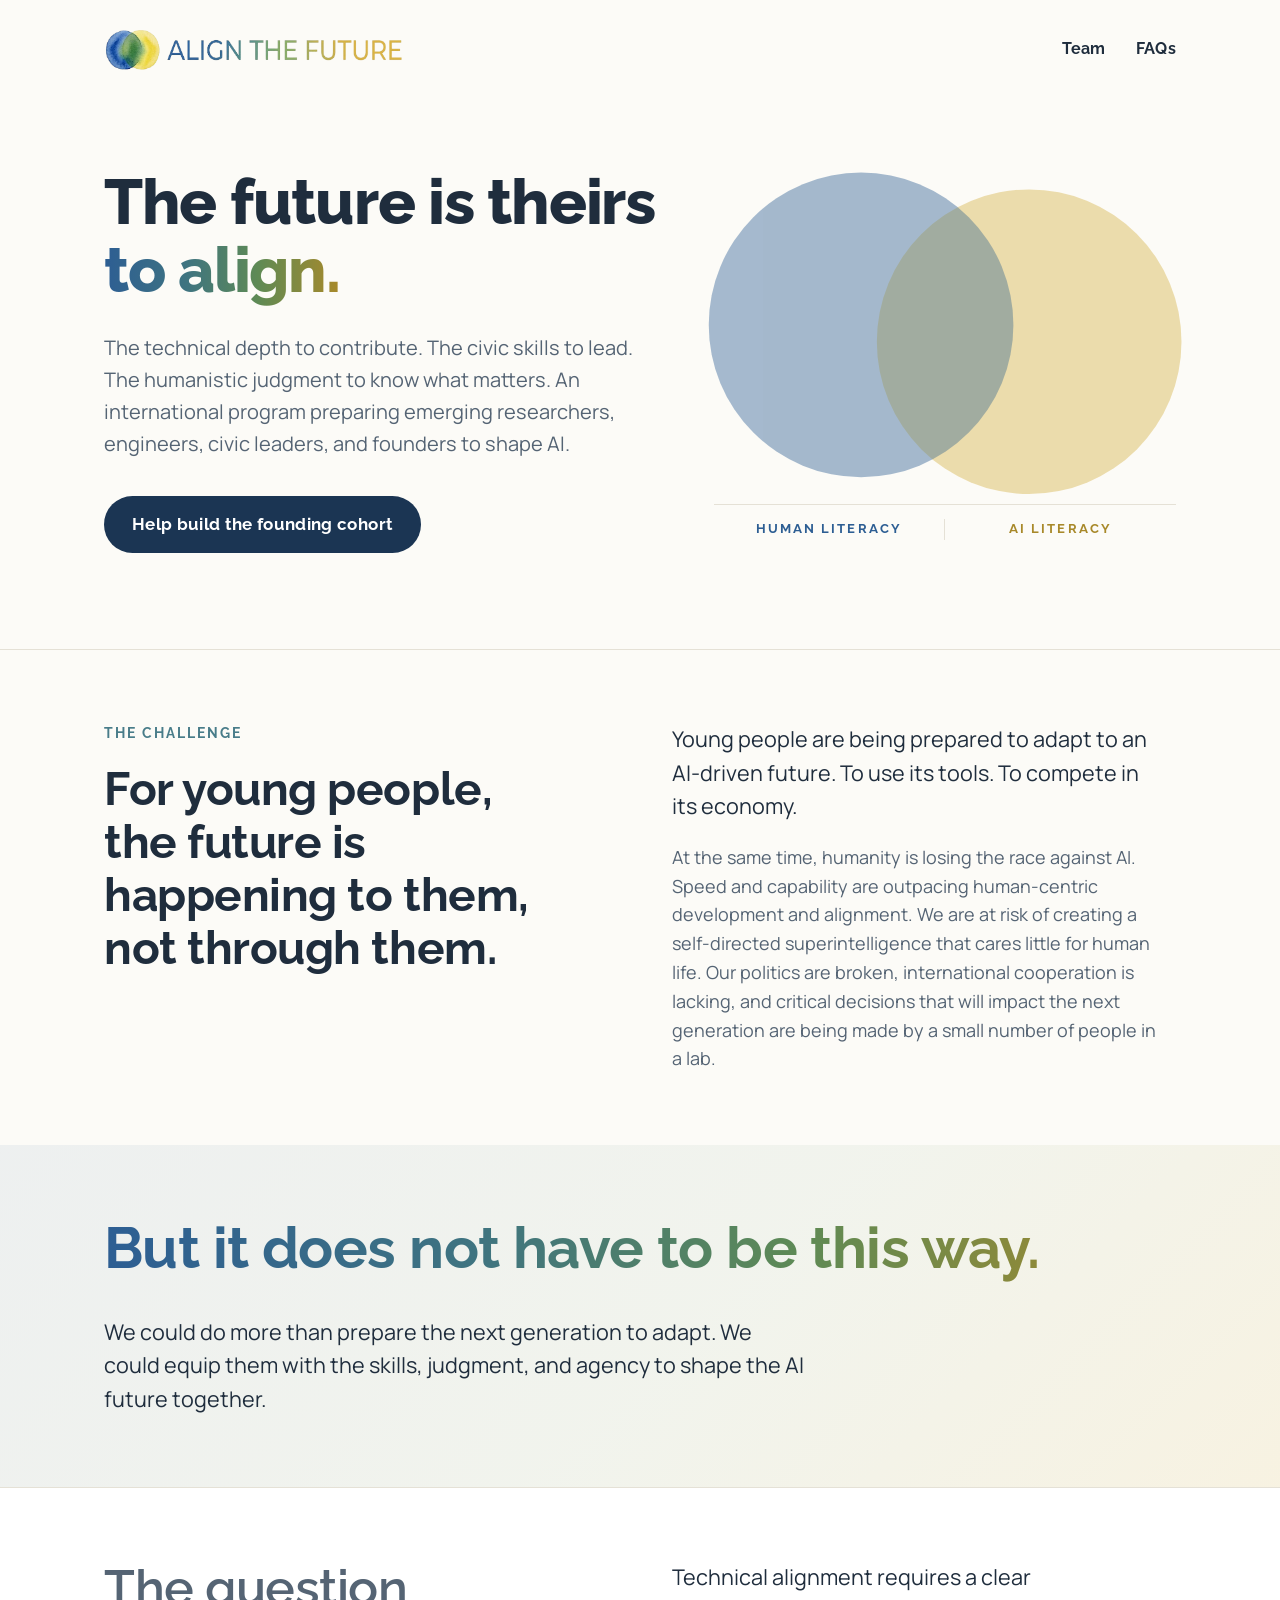
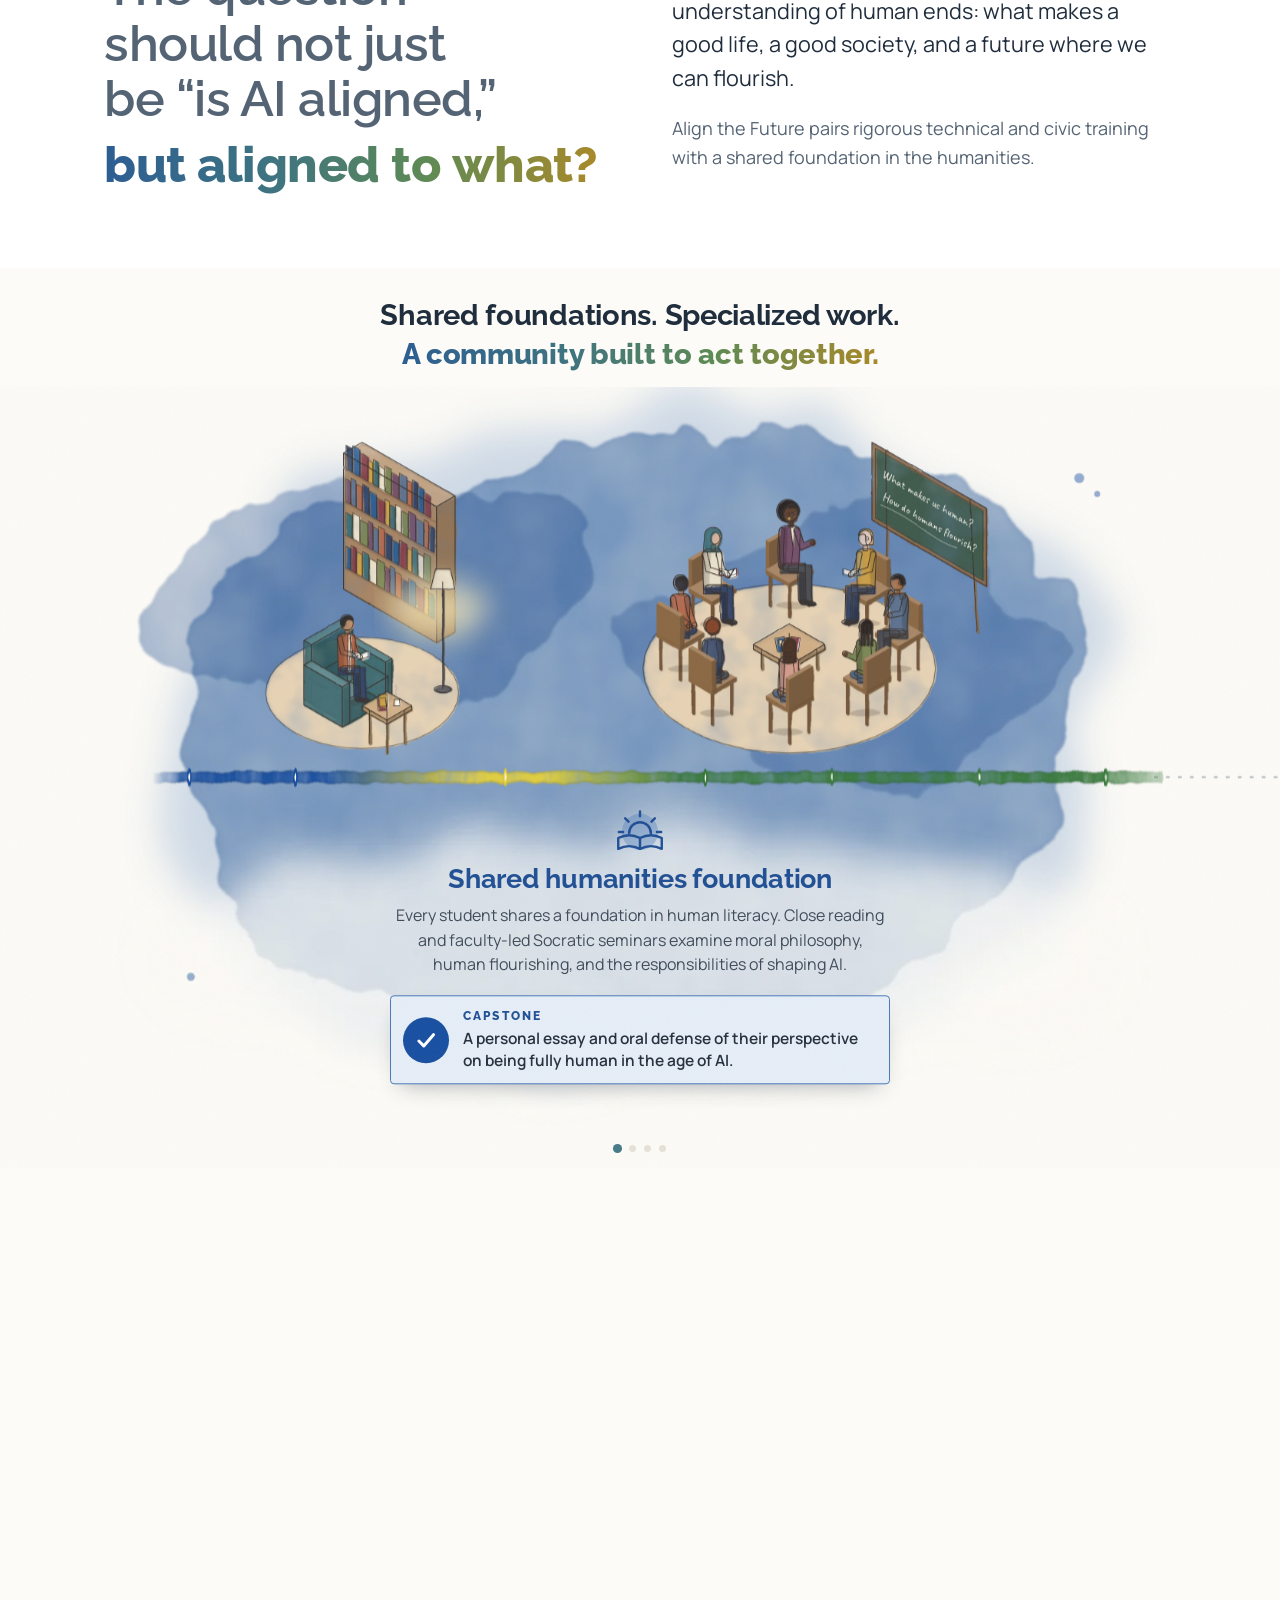
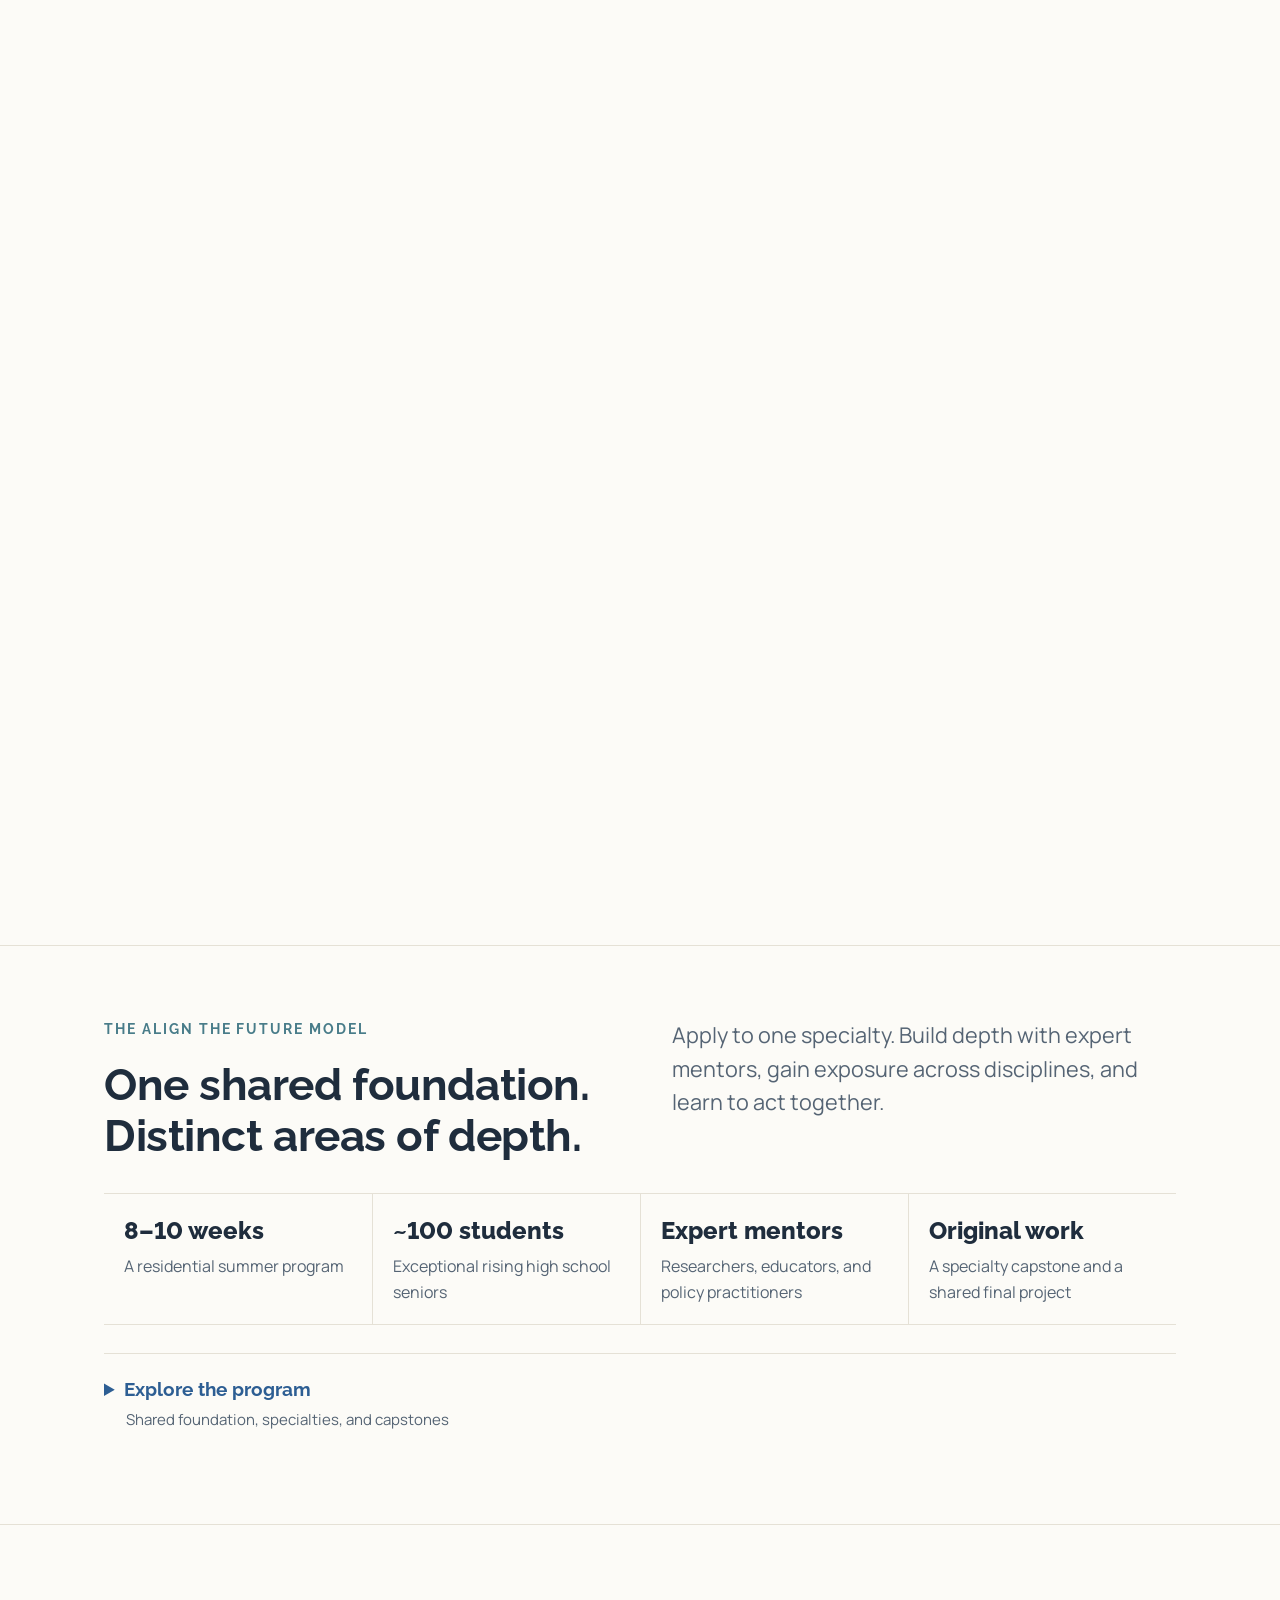
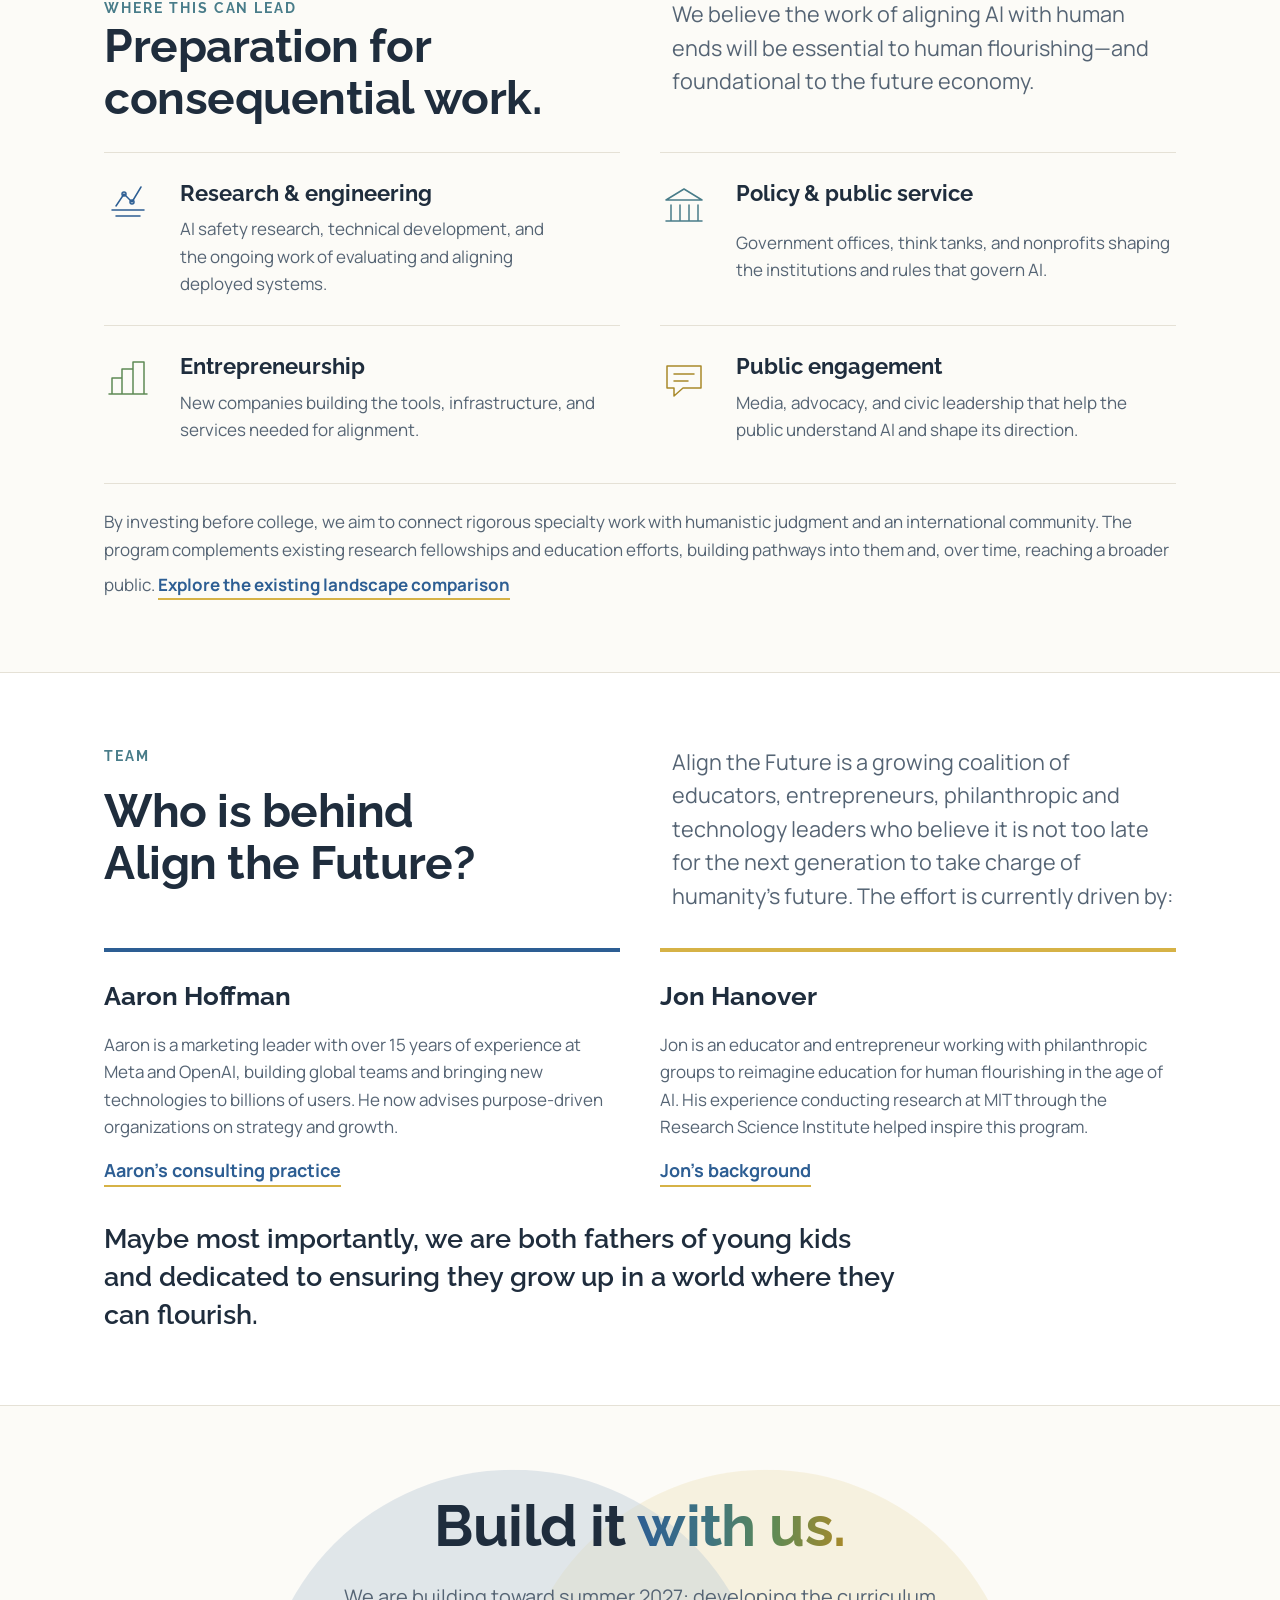
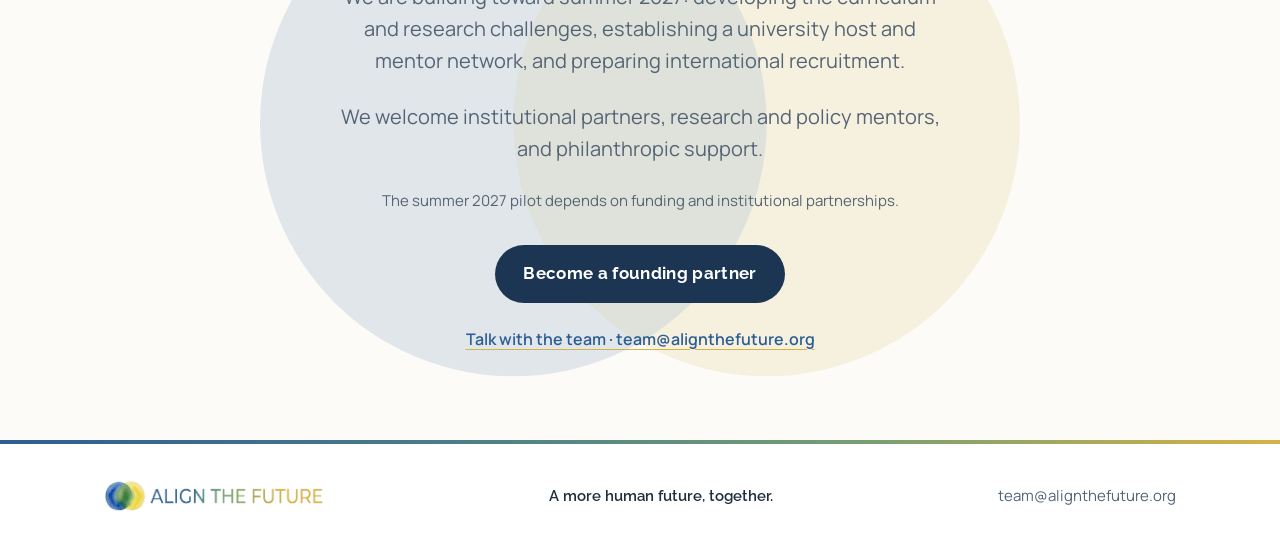
==== commit f9677850: "Drop "Partner with us" from the homepage nav The homepage header now matches every other page: Team " ====
--- a/index.html
+++ b/index.html
@@ -33,9 +33,6 @@
   .v2 .stack { display: flex; flex-direction: column; gap: 20px; }
   .v2 .note { font-size: 15px; color: var(--muted); }
 
-  /* Header: the shared one, plus the invitation */
-  .nav a.invite { color: var(--blue); border-bottom-color: var(--gold); }
-
   /* Hero */
   .hero .wrap { display: grid; grid-template-columns: minmax(0, 1.3fr) minmax(0, 1fr); gap: 48px; align-items: center; padding-top: 72px; padding-bottom: 112px; }
   .hero h1 { font-size: clamp(2.1rem, 4.3vw, 3.4rem); line-height: 1.1; font-weight: 800; letter-spacing: -0.02em; color: var(--ink); text-wrap: pretty; }
@@ -172,8 +169,6 @@
     .bios { grid-template-columns: minmax(0, 1fr); }
   }
   @media (max-width: 600px) {
-    .top .nav { gap: 14px; }
-    .top .nav a:first-child { display: none; }
     .hero .wrap { padding-top: 40px; padding-bottom: 72px; }
     .challenge .wrap, .turn .wrap, .belief .wrap, .model .wrap, .change .wrap, .role .wrap, .road .wrap, .people .wrap, .partner .wrap { padding-top: 72px; padding-bottom: 72px; }
     .fields-sec .wrap { padding-top: 72px; padding-bottom: 56px; }
@@ -184,9 +179,6 @@
     .pair-fig { max-width: 300px; width: 100%; margin: 0 auto; }
     .partner .wrap { text-align: left; align-items: flex-start; }
     .button { padding: 14px 22px; font-size: 16px; }
-  }
-  @media (max-width: 400px) {
-    .top .nav a:nth-child(2) { display: none; }
   }
 
   .foundation, .shared-project { margin-top: 40px; padding: 28px 32px; border-left: 3px solid var(--blue); background: #F1EFE8; }
@@ -281,7 +273,7 @@
 
 <header class="wrap top">
   <a class="brand" href="/" aria-label="Align the Future home"><img src="/brand/logo.png" alt="Align the Future" width="939" height="137"></a>
-  <nav class="nav" aria-label="Site"><a href="#team">Team</a><a href="/faqs/">FAQs</a><a class="invite" href="#partner">Partner with us</a></nav>
+  <nav class="nav" aria-label="Site"><a href="#team">Team</a><a href="/faqs/">FAQs</a></nav>
 </header>
 
 <main>
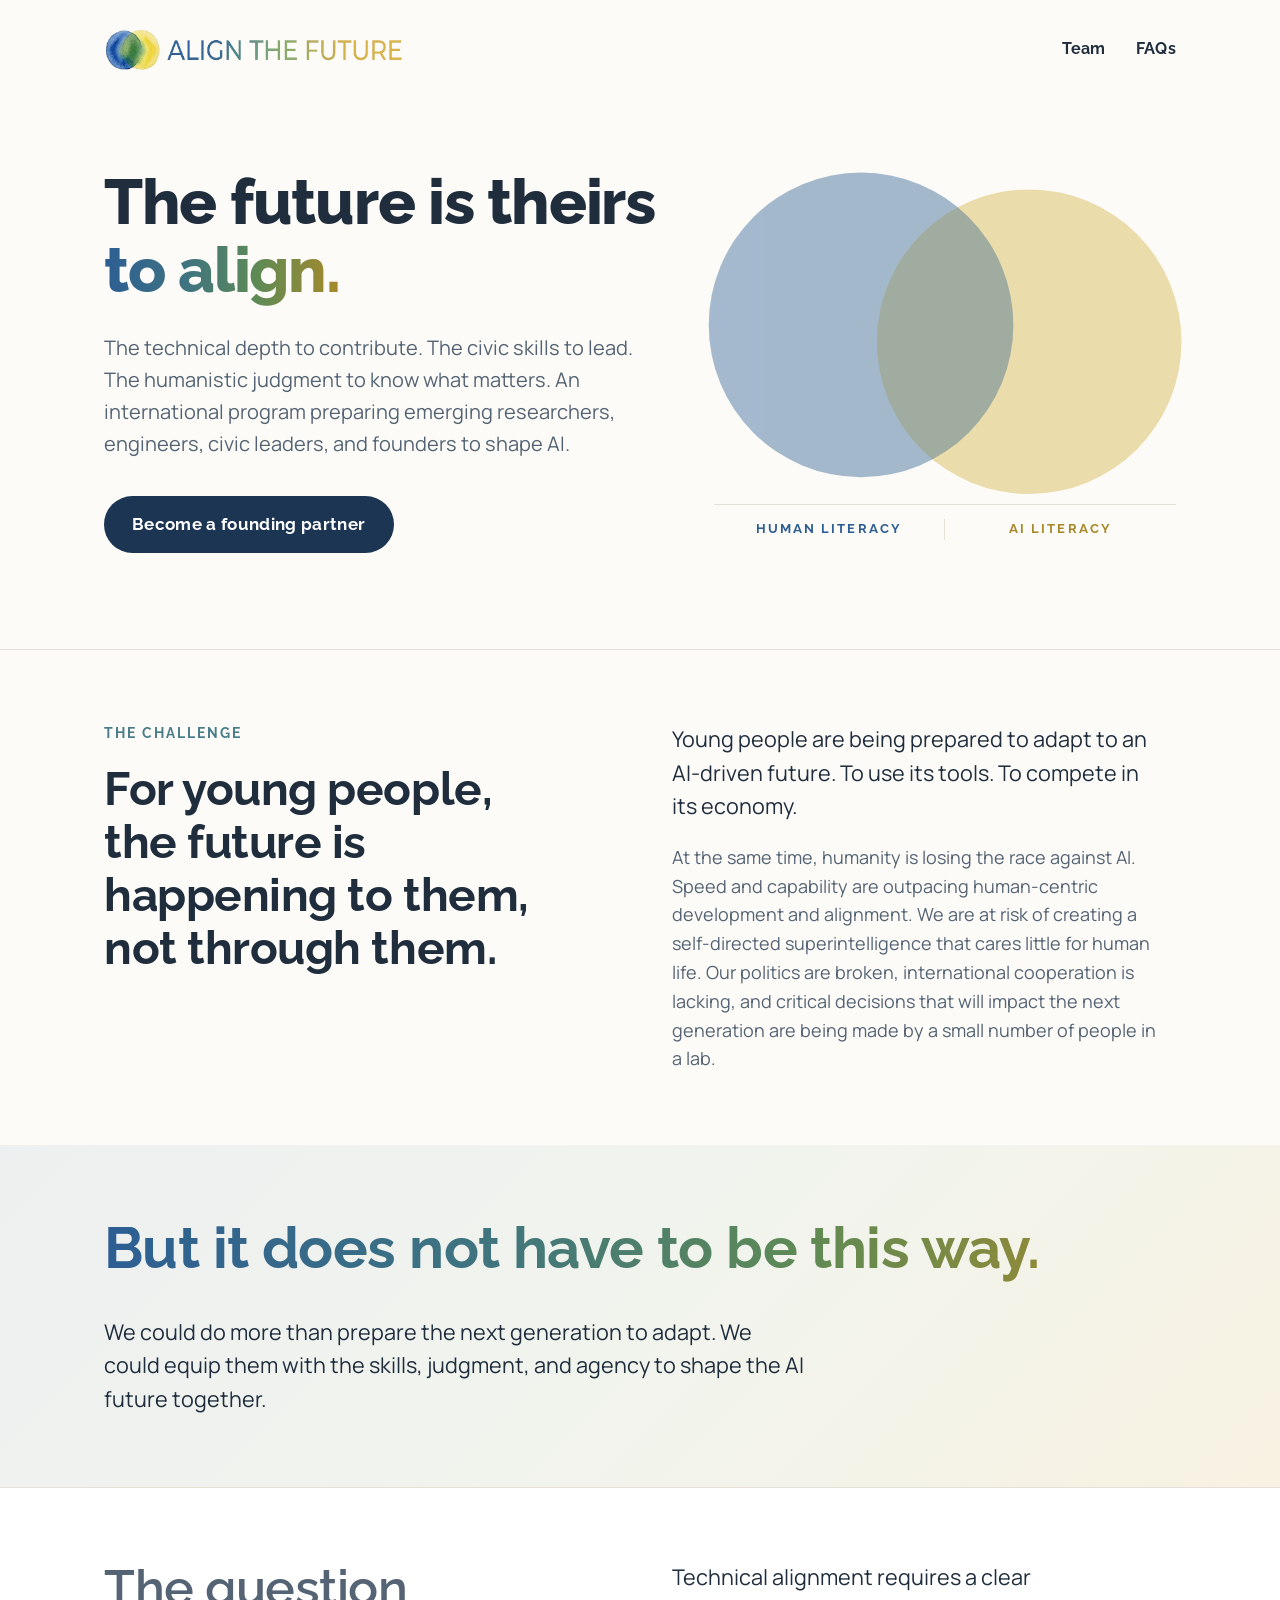
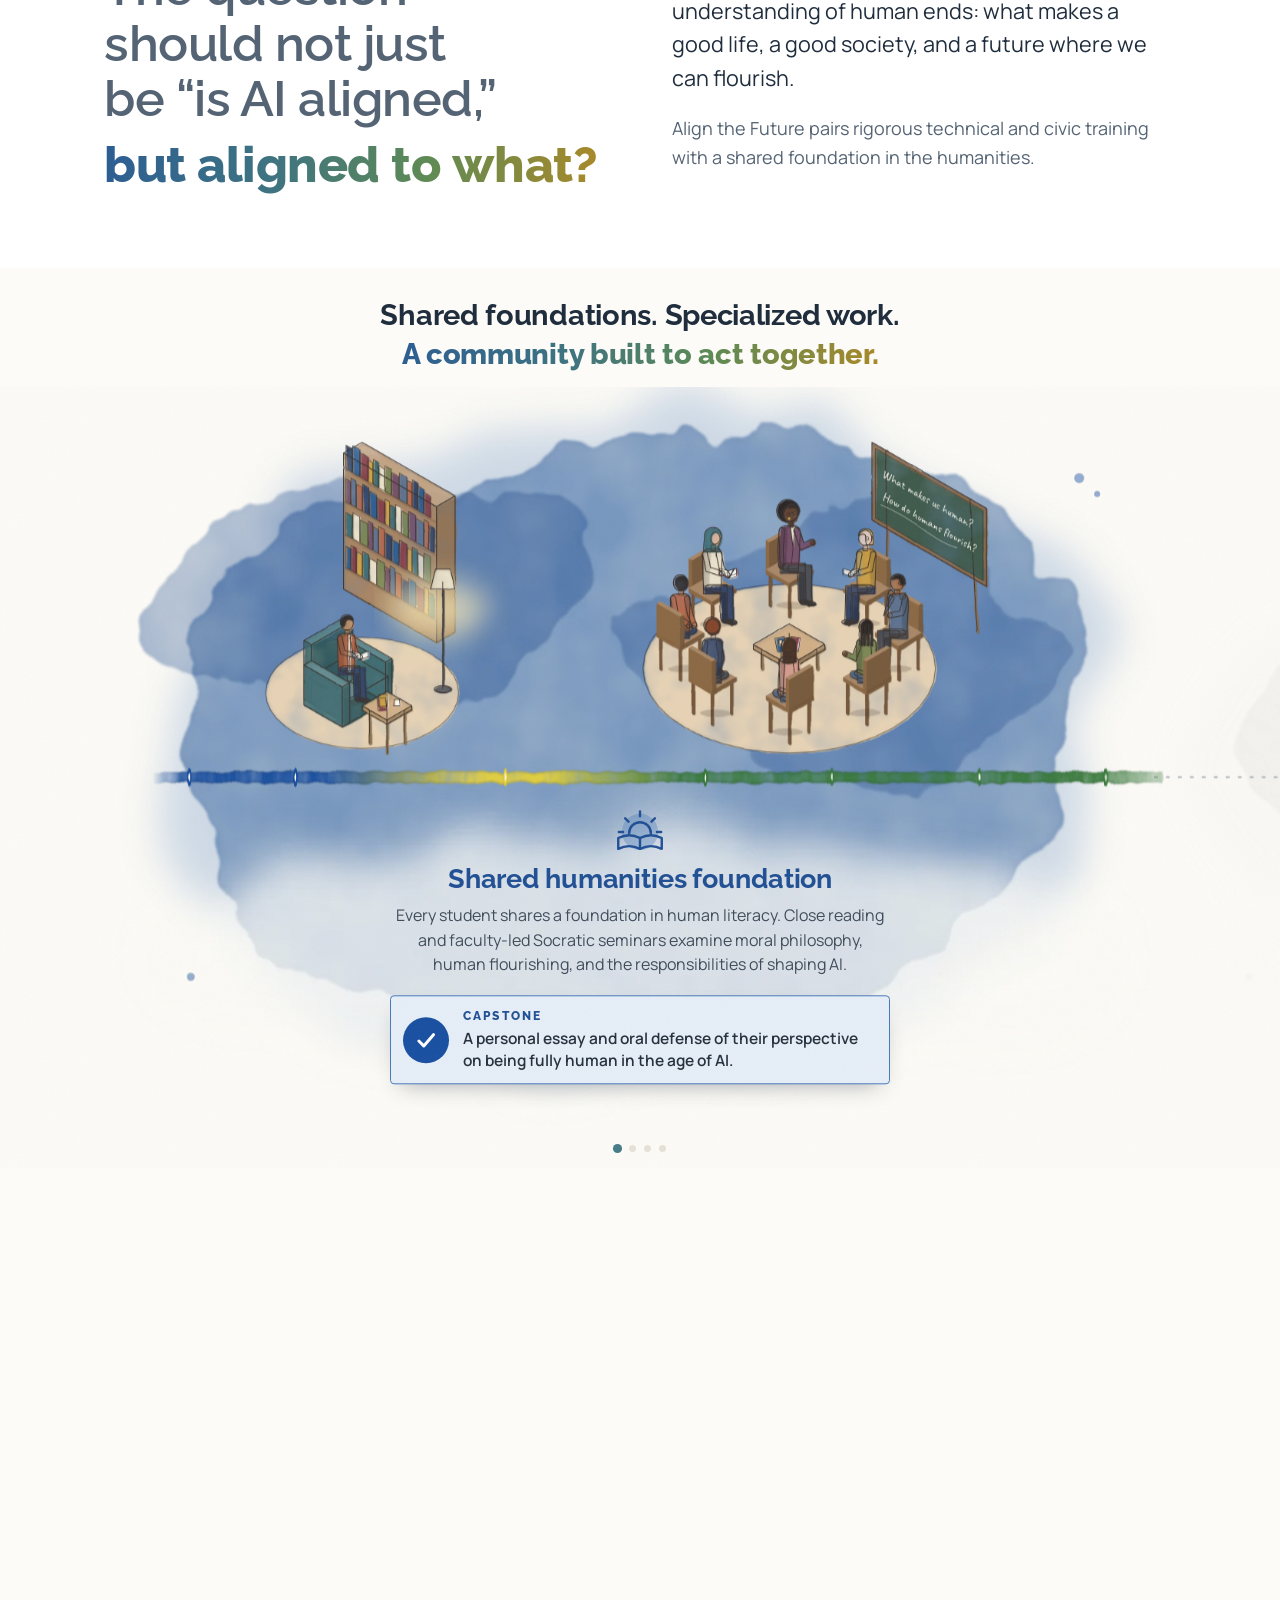
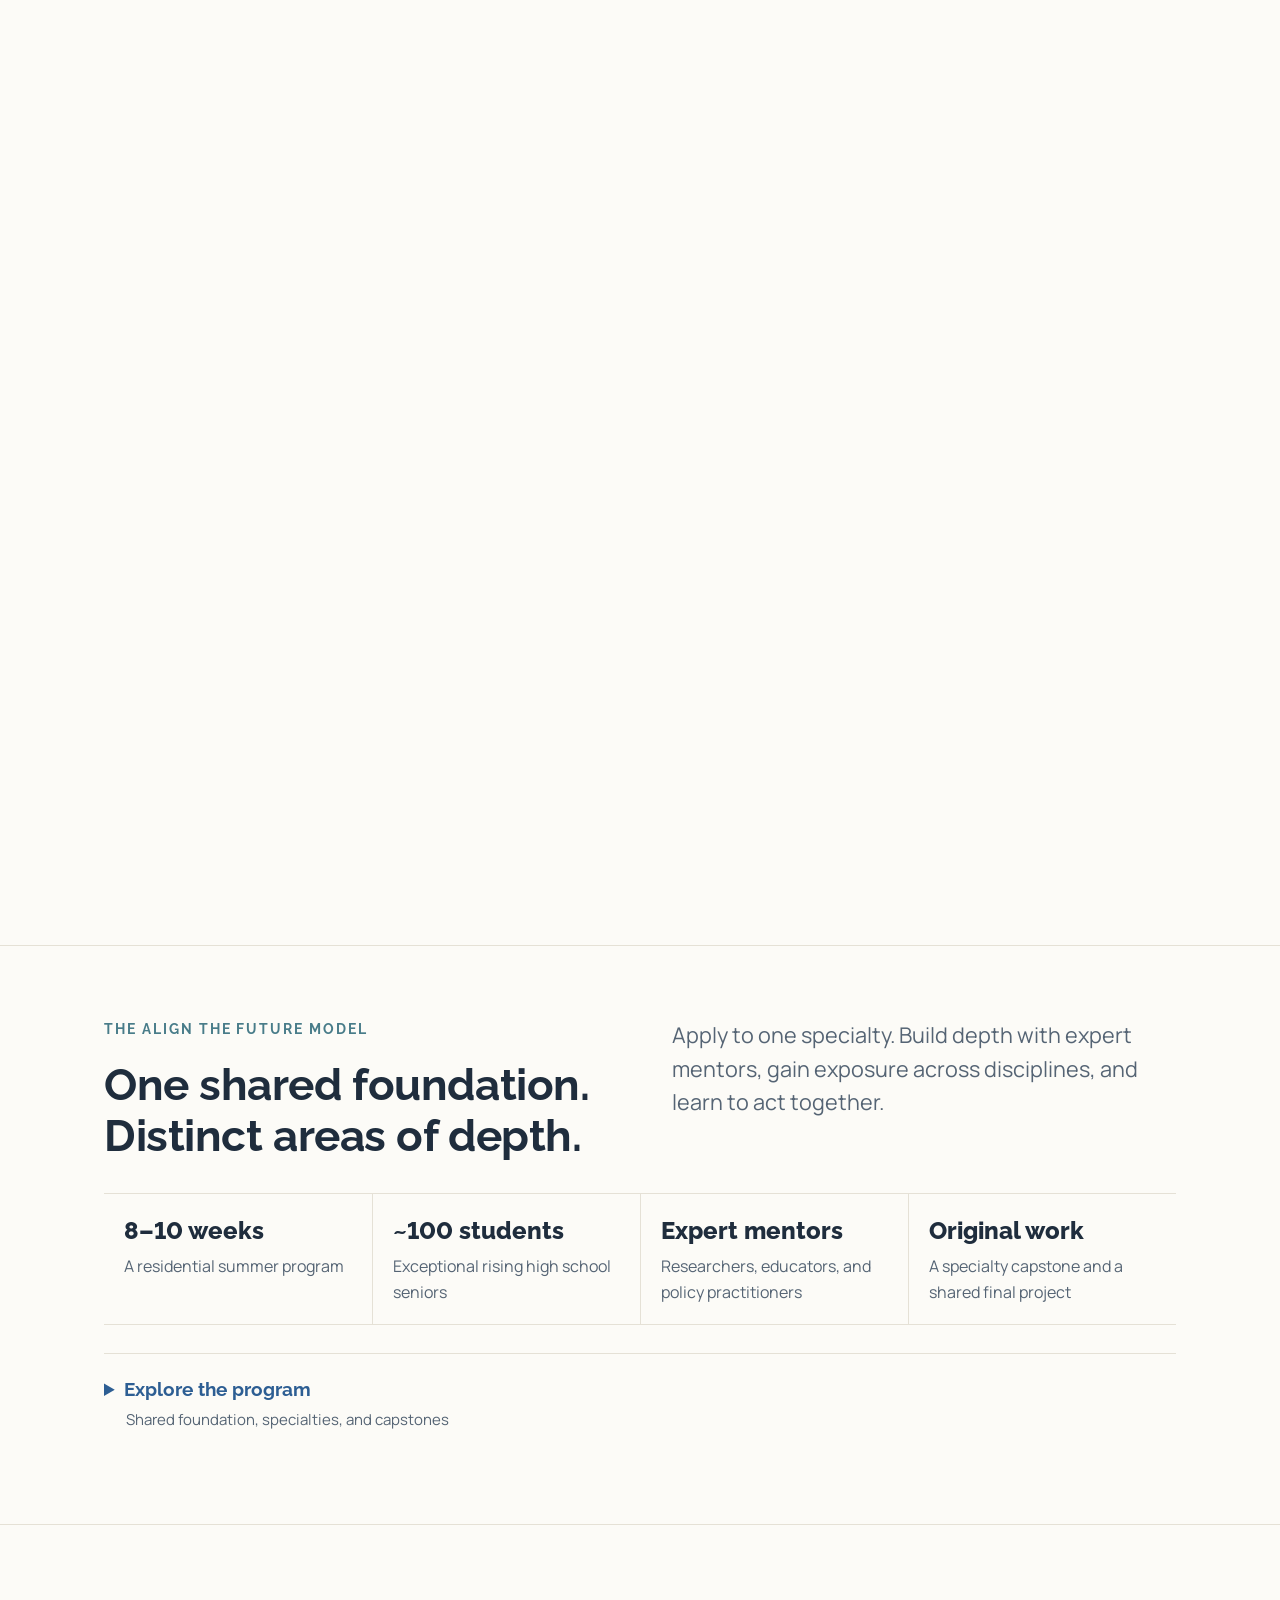
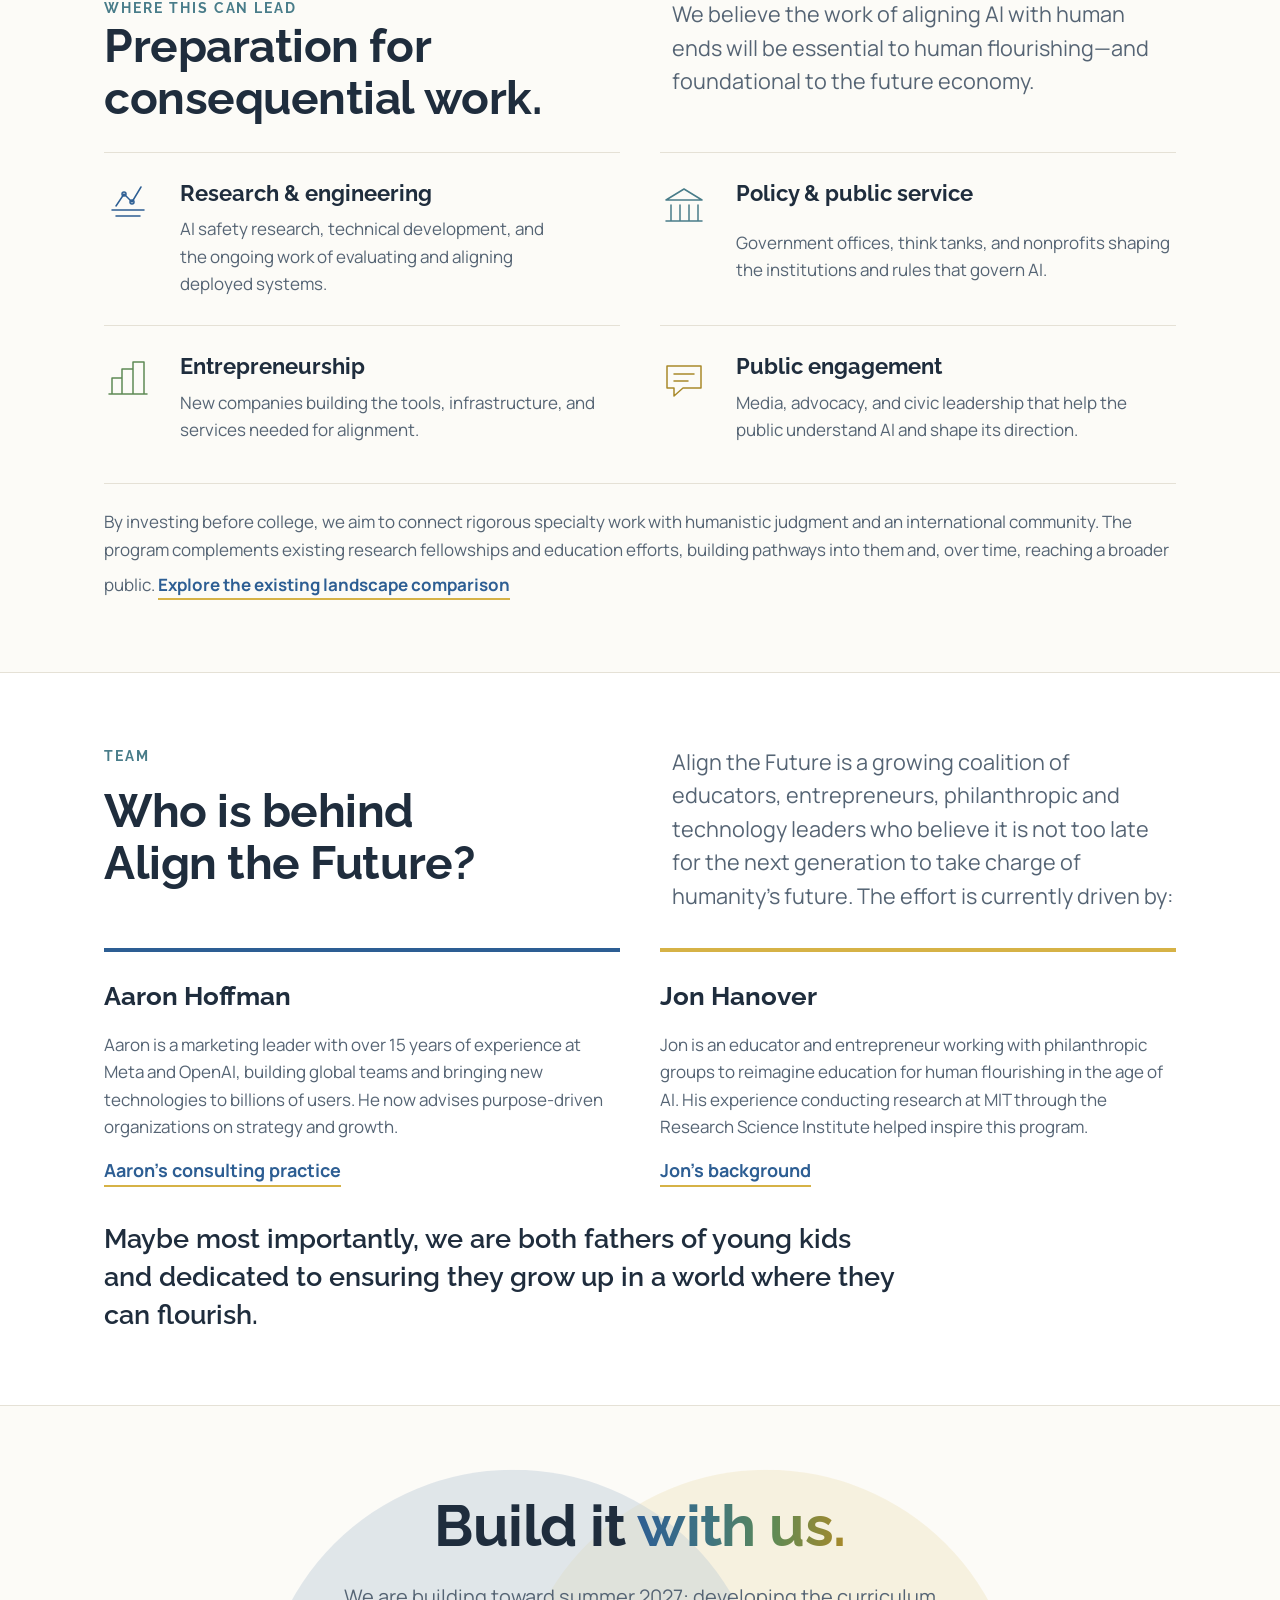
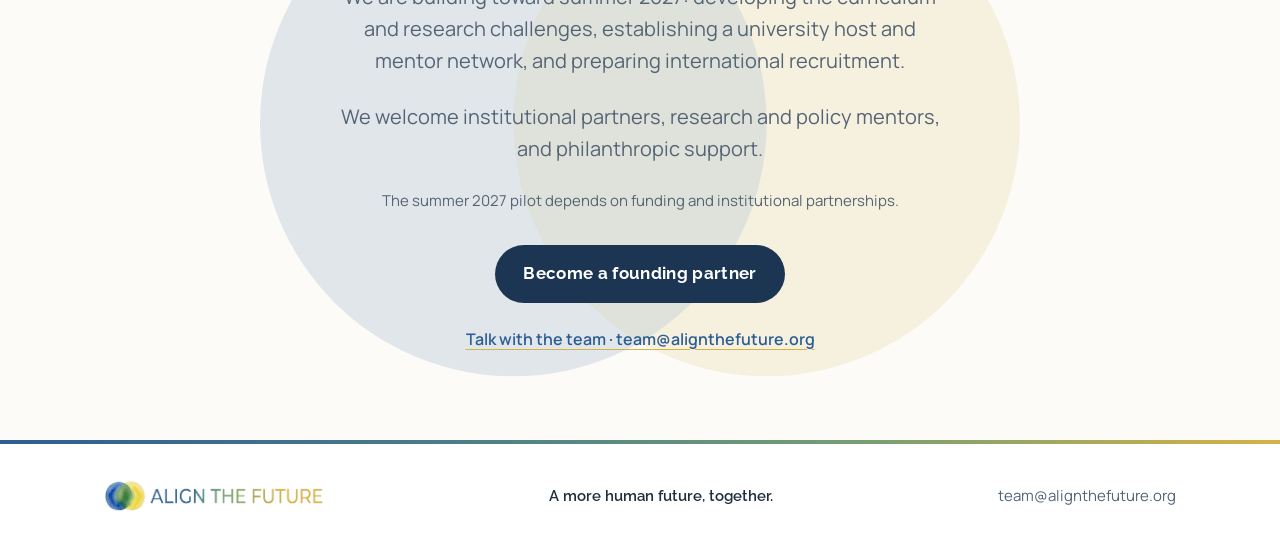
==== commit b5eeeab2: "Hero CTA: "Become a founding partner" to match the closing invitation Co-Authored-By: Claude Opus 5." ====
--- a/index.html
+++ b/index.html
@@ -282,7 +282,7 @@
       <div class="copy">
         <h1>The future is theirs<br><span class="ramp-text">to align.</span></h1>
         <p class="intro">The technical depth to contribute. The civic skills to lead. The humanistic judgment to know what matters. An international program preparing emerging researchers, engineers, civic leaders, and founders to shape AI.</p>
-        <a class="button" href="#partner">Help build the founding cohort</a>
+        <a class="button" href="#partner">Become a founding partner</a>
       </div>
       <figure class="pair-fig" aria-label="Human literacy and AI literacy">
         <div class="pair" aria-hidden="true">
